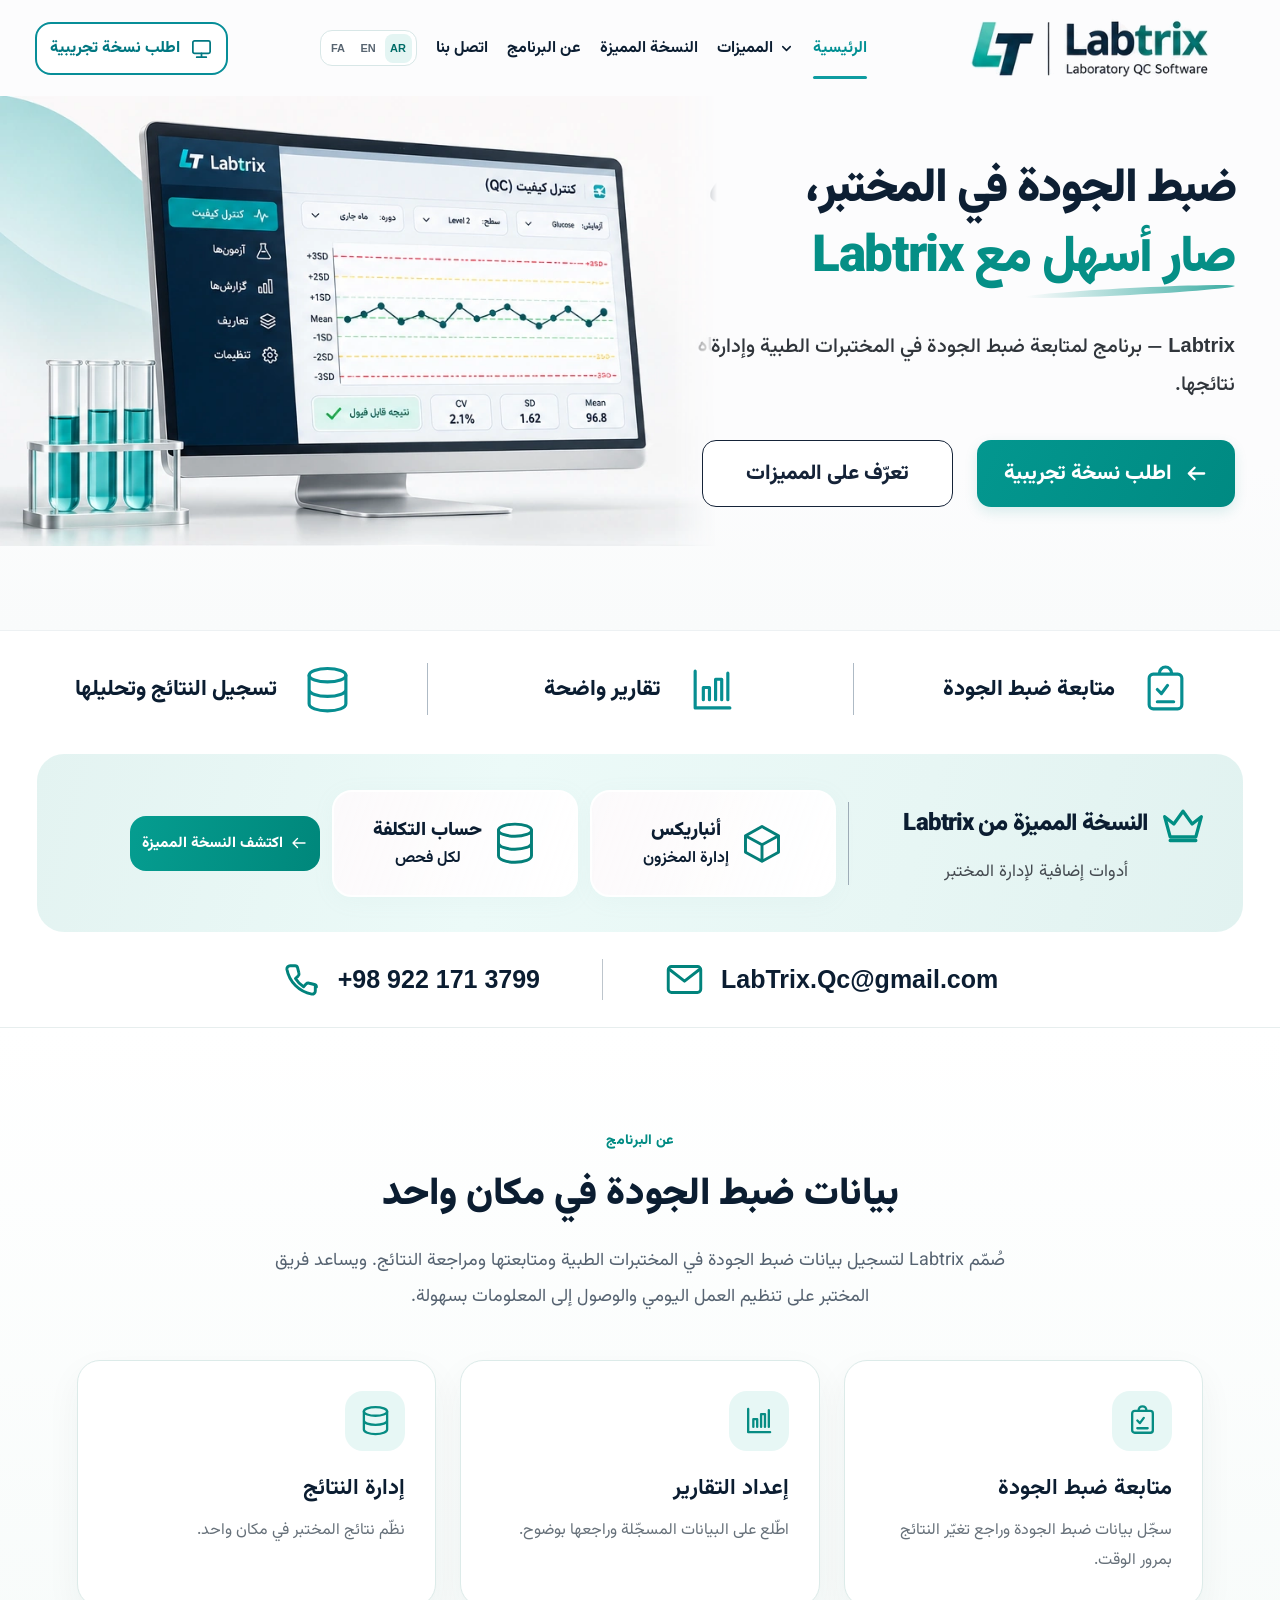
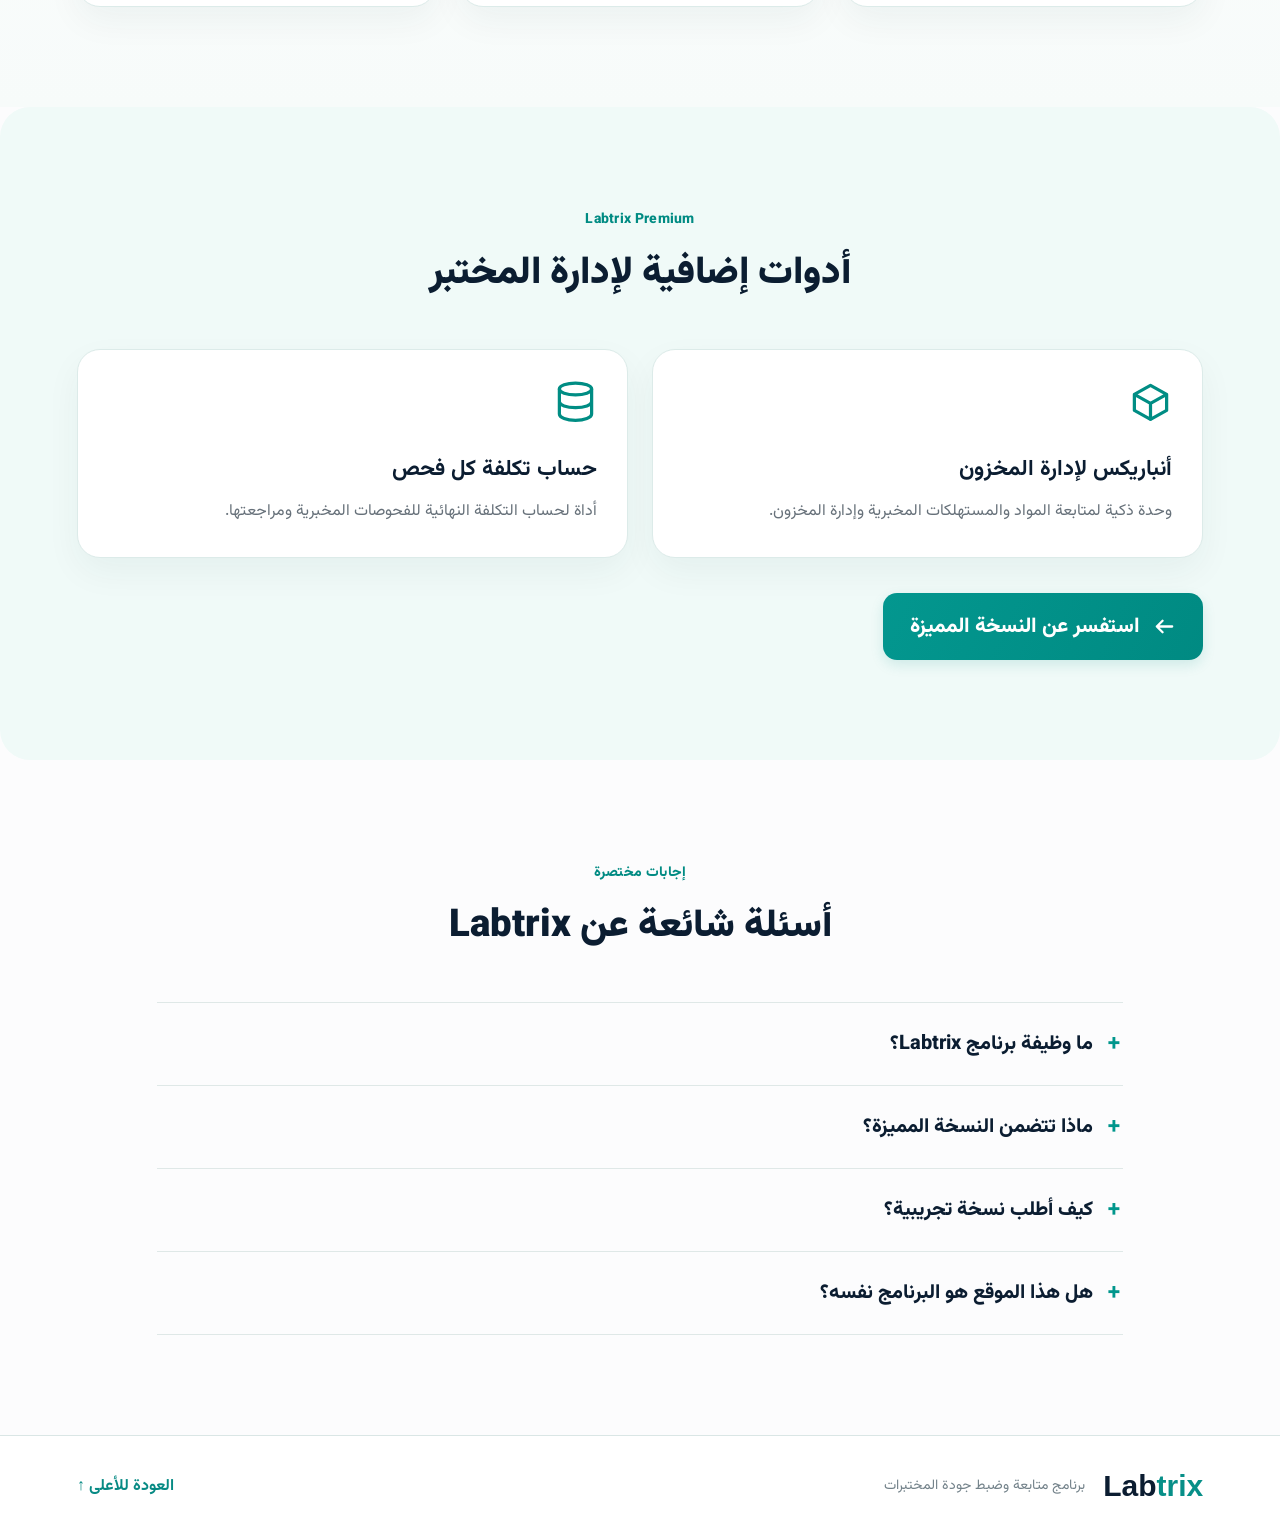
==== ar.html @ 28f6a4f5 "Add files via upload" ====
<!doctype html>
<html dir="rtl" lang="ar">
<head>
<meta charset="utf-8"/>
<meta content="width=device-width, initial-scale=1" name="viewport"/>
<meta content="#f9fafb" name="theme-color"/>

<link href="[data-uri]" rel="icon" type="image/svg+xml">
<meta content="يساعد برنامج Labtrix المختبرات الطبية على متابعة ضبط الجودة وتسجيل النتائج ومراجعتها وإعداد التقارير. وتشمل النسخة المميزة إدارة المخزون وحساب تكلفة كل فحص." name="description"/>
<meta content="Labtrix | ضبط جودة المختبرات بطريقة أبسط" property="og:title"/>
<meta content="برنامج لمتابعة ضبط الجودة في المختبرات الطبية، مع نسخة مميزة لإدارة المخزون وحساب تكلفة الفحوصات." property="og:description"/>
<meta content="website" property="og:type"/>
<meta content="ar_IQ" property="og:locale"/>

<title>Labtrix | برنامج ضبط الجودة للمختبرات الطبية</title>
<link href="https://fonts.googleapis.com" rel="preconnect"/>
<link crossorigin="" href="https://fonts.gstatic.com" rel="preconnect"/>
<link href="https://fonts.googleapis.com/css2?family=Vazirmatn:wght@400;500;600;700;800;900&amp;display=swap" rel="stylesheet"/>
<style>
:root{--ink:#0b1d31;--teal:#078d8b;--teal-dark:#057c78;--line:#d4dfe1;--white:#fff;--font:'Vazirmatn','Noto Sans Arabic',Tahoma,Arial,sans-serif;scroll-behavior:smooth}
*{box-sizing:border-box}html{scroll-padding-top:96px}body{margin:0;color:var(--ink);font-family:var(--font);background:#fcfcfd;overflow-x:hidden;-webkit-font-smoothing:antialiased}a{color:inherit;text-decoration:none}button{font:inherit}svg{width:24px;height:24px;fill:none;stroke:currentColor;stroke-width:1.8;stroke-linecap:round;stroke-linejoin:round;flex:none}svg.icons{position:absolute;width:0;height:0;overflow:hidden}.skip-link{position:absolute;top:-90px;right:24px;padding:10px;background:#fff;z-index:100}.skip-link:focus{top:10px}a:focus-visible,button:focus-visible,summary:focus-visible{outline:3px solid #04aeb2;outline-offset:3px}
/* Pixel-oriented header: approximately 96 px high at 1536px screenshot width */
.site-header{height:96px;background:linear-gradient(180deg,#fffcfd,#fcfcfd 92%);position:relative;z-index:20}.header-inner{height:100%;max-width:1480px;margin:auto;padding:0 55px;display:grid;grid-template-columns:290px minmax(560px,1fr) 220px;gap:20px;align-items:center}.brand{width:290px;display:flex;align-items:center;justify-content:flex-start}.brand img{display:block;width:290px;height:auto;mix-blend-mode:multiply}.desktop-nav{display:flex;align-items:center;justify-content:center;gap:49px;font-size:18px;font-weight:700;white-space:nowrap;height:100%}.desktop-nav a{position:relative;display:flex;align-items:center;gap:6px;height:100%;transition:color .18s}.desktop-nav a:hover,.desktop-nav a.active{color:#008f93}.desktop-nav a.active:after{content:"";position:absolute;bottom:17px;right:0;left:0;height:3px;background:#0e9ca1;border-radius:5px}.desktop-nav .chevron{width:15px;height:15px;stroke-width:2.5}.header-cta{display:inline-flex;height:53px;align-items:center;justify-content:center;gap:10px;border:2px solid #078e98;border-radius:16px;padding:0 20px;font-size:19px;font-weight:800;color:#007781;background:#fff;white-space:nowrap;transition:background .18s,transform .18s}.header-cta:hover{background:#e5f7f6;transform:translateY(-2px)}.header-cta svg{width:23px;height:23px}.menu-toggle,.mobile-nav{display:none}
/* Pixel-oriented hero */
.hero{height:534px;position:relative;background:linear-gradient(180deg,#fcfcfd 0%,#fcfcfd 69%,#f9fbfb 100%)}.hero-inner{position:relative;max-width:1536px;height:100%;margin:auto;display:flex;flex-direction:row}.hero-content{width:50.5%;position:relative;z-index:2;padding:60px 70px 0 15px;text-align:right}.hero-content h1{margin:0;font-size:clamp(44px,3.85vw,59px);font-weight:900;line-height:1.42;letter-spacing:-2.5px;white-space:nowrap;color:#0d1f33}.hero-content h1 span{display:block;color:#058f86;font-size:clamp(48px,4.3vw,66px);position:relative}.hero-content h1 span:after{content:"";position:absolute;width:210px;height:7px;bottom:1px;right:0;border-radius:50%;background:linear-gradient(90deg,transparent,#0a988c);transform:rotate(-3deg);opacity:.8}.hero-content p{font-size:24px;line-height:1.9;font-weight:500;margin:30px 0 36px;color:#30353b;white-space:nowrap}.hero-content p b{font-weight:800;font-family:Arial,sans-serif;display:inline}.hero-buttons{display:flex;gap:24px;align-items:center}.primary-btn,.secondary-btn{font-size:21px;font-weight:800;height:67px;display:inline-flex;align-items:center;justify-content:center;white-space:nowrap;border-radius:14px;transition:transform .2s,box-shadow .2s,background .2s}.primary-btn{background:linear-gradient(115deg,#03978f,#008a82);color:#fff;padding:0 27px;gap:13px;box-shadow:0 5px 13px #068d8424}.primary-btn svg{width:23px;transform:scaleX(-1);height:23px;stroke-width:2.4}.primary-btn:hover{background:#006f6c;transform:translateY(-3px);box-shadow:0 12px 26px #068d8430}.secondary-btn{border:1.8px solid #152338;background:#fff;padding:0 43px;color:#152338}.secondary-btn:hover{background:#ebf7f6;transform:translateY(-3px)}.hero-visual{width:49.5%;overflow:visible;position:relative}.hero-visual img{position:absolute;width:850px;height:auto;max-width:none;left:0;top:0;user-select:none;pointer-events:none;-webkit-mask-image:linear-gradient(to right,black 0%,black 94%,transparent 100%);mask-image:linear-gradient(to right,black 0%,black 94%,transparent 100%)}
/* Three features on a single white strip */
.feature-band{height:117px;background:#fff;border-top:1px solid #edf1f3;border-bottom:0;position:relative;z-index:4}.feature-band-inner{height:100%;max-width:1430px;margin:auto;display:grid;grid-template-columns:1fr 1fr 1fr;align-items:center}.feature-item{height:52px;display:flex;align-items:center;justify-content:center;gap:26px;position:relative}.feature-item:not(:last-child):after{content:"";position:absolute;left:0;height:52px;width:1px;background:#aebac5}.feature-item svg{width:49px;height:49px;color:#078e91;stroke-width:1.55}.feature-item strong{font-size:25px;font-weight:800;white-space:nowrap}
/* Premium callout matches the 177px mint panel */
.premium-section{padding:7px 37px 0;background:#fff}.premium-inner{height:178px;max-width:1464px;margin:auto;border-radius:27px;background:linear-gradient(105deg,#e3f3f1,#ecfaf8 38%,#e7f6f4 72%,#e1f2f0);display:grid;grid-template-columns:1.48fr 1fr 1fr 1fr;align-items:center;gap:14px;padding:20px 39px 20px 38px}.premium-heading{border-left:1px solid #9eacb7;padding:0 14px 0 17px;min-width:0}.premium-title{display:flex;align-items:center;gap:13px;white-space:nowrap}.premium-title svg{width:44px;height:44px;color:#008e83}.premium-title h2{font-size:29px;font-weight:900;margin:0;letter-spacing:-.9px}.premium-title h2 span{font-family:Arial,sans-serif}.premium-heading p{font-size:20px;color:#444a50;margin:13px 0 0 0;text-align:center;white-space:nowrap}.premium-perk{border:2px solid white;border-radius:20px;background:linear-gradient(110deg,#fffafcdd,#fff);height:107px;display:flex;align-items:center;justify-content:center;gap:11px;min-width:0;box-shadow:0 4px 22px #a5c0bd10}.premium-perk svg{width:44px;height:44px;color:#047f79;stroke-width:1.6}.premium-perk div{text-align:center;display:flex;flex-direction:column;gap:1px}.premium-perk strong{font-size:22px;font-weight:900;white-space:nowrap}.premium-perk span{font-size:18px;font-weight:650;white-space:nowrap}.premium-btn{width:fit-content;justify-self:start;padding:0 20px;height:55px;display:flex;align-items:center;justify-content:center;gap:7px;color:white;font-size:18px;font-weight:800;border-radius:16px;background:linear-gradient(100deg,#059d90,#00877b);white-space:nowrap;transition:transform .2s}.premium-btn:hover{transform:translateY(-3px)}.premium-btn svg{width:18px;transform:scaleX(-1)}
.contact-bar{direction:ltr;height:95px;max-width:1464px;padding:0 50px;margin:0 auto;background:#fff;display:flex;align-items:center;justify-content:center;gap:62px}.contact-link{direction:ltr;font-family:var(--font);display:flex;align-items:center;gap:17px;font-size:24px;font-weight:750;white-space:nowrap}.contact-link svg{width:39px;height:39px;color:#01837c}.contact-link.email span,.contact-link.phone span{font-family:Arial,sans-serif;font-size:25px}.contact-link:hover span{color:#047f7c}.contact-divider{width:1px;height:41px;background:#bdc5cc}
/* Useful content beyond the supplied 1024px-high reference */
.details,.premium-details,.faq-section{padding:100px 6%;margin:auto;max-width:1536px}.details{border-top:1px solid #e7eeee;background:linear-gradient(#fff,#f7fbfa)}.details-head{text-align:center;max-width:760px;margin:auto}.kicker{font-size:14px;font-weight:800;color:#008b83;letter-spacing:.3px}.details h2,.premium-details h2,.faq-section h2{font-size:clamp(29px,3vw,42px);font-weight:900;margin:14px 0 16px;line-height:1.5}.details-head p{font-size:18px;color:#566371;line-height:2}.details-grid,.premium-details-grid{display:grid;grid-template-columns:repeat(3,1fr);gap:24px;margin-top:45px}.details-grid article,.premium-details-grid article{background:white;border-radius:23px;padding:30px;border:1px solid #dcebe9;box-shadow:0 14px 35px #123b370d}.detail-icon{width:60px;height:60px;border-radius:18px;background:#e7f7f5;display:grid;place-items:center;color:#078c83}.detail-icon svg{width:31px;height:31px}.details-grid h3,.premium-details-grid h3{font-size:22px;margin:20px 0 10px}.details-grid p,.premium-details-grid p{font-size:16px;color:#67717a;line-height:1.9;margin:0}.premium-details{background:#f0faf8;border-radius:30px}.premium-details-head{text-align:center}.premium-details-grid{grid-template-columns:repeat(2,1fr)}.premium-details-grid article>svg{width:43px;height:43px;color:#008d84}.lower-cta{width:max-content;margin:35px auto 0}.faq-section{max-width:1120px}.faq-head{text-align:center}.faq-list{margin-top:45px;border-top:1px solid #dfe8e7}.faq-list details{border-bottom:1px solid #dfe8e7;padding:6px 0}.faq-list summary{list-style:none;cursor:pointer;font-weight:800;font-size:20px;padding:19px 30px 19px 10px;position:relative}.faq-list summary::marker{display:none}.faq-list summary:before{content:'+';position:absolute;right:2px;font-size:25px;top:14px;color:#00968c}.faq-list details[open] summary:before{content:'−'}.faq-list p{font-size:16px;color:#50606d;line-height:2;margin:0 0 25px 0}.faq-list a{color:#008980}.site-footer{border-top:1px solid #dae6e5;display:flex;align-items:center;justify-content:space-between;gap:24px;padding:33px 6%;background:white}.site-footer div{display:flex;gap:18px;align-items:center}.footer-brand{font-family:Arial,sans-serif;font-size:30px;font-weight:900;direction:ltr}.footer-brand span{color:#078f88}.site-footer div>span{font-size:14px;color:#73828a}.site-footer>a{color:#078a84;font-weight:700}
@media(max-width:1400px){.header-inner{padding:0 35px;grid-template-columns:286px minmax(480px,1fr) 193px;gap:15px}.brand,.brand img{width:286px}.desktop-nav{gap:27px;font-size:16px}.header-cta{font-size:16px}.hero-content{padding-right:45px}.hero-content h1{font-size:clamp(44px,4.65vw,68px)}.hero-content h1 span{font-size:clamp(46px,4.75vw,70px)}.hero-content p{font-size:20px}.hero-visual img{width:min(805px,56vw)}.premium-inner{padding:20px 24px;grid-template-columns:1.43fr .95fr .95fr 1fr;gap:12px}.premium-title h2{font-size:24px}.premium-heading p{font-size:17px}.premium-perk strong{font-size:19px}.premium-perk span{font-size:16px}.premium-btn{font-size:15px;padding:0 12px}}
@media(max-width:1100px){.site-header{height:82px}.header-inner{grid-template-columns:235px 1fr 174px;padding:0 26px}.brand,.brand img{width:235px}.desktop-nav{gap:17px;font-size:14px}.header-cta{height:45px;font-size:14px;padding:0 11px}.hero{height:480px}.hero-content{padding:50px 25px 0 3px;width:52%}.hero-content h1{font-size:clamp(37px,4.8vw,53px);letter-spacing:-1.5px}.hero-content h1 span{font-size:clamp(39px,4.9vw,55px)}.hero-content p{font-size:16px;margin:20px 0 25px}.primary-btn,.secondary-btn{height:54px;font-size:16px;padding:0 17px;border-radius:11px}.hero-buttons{gap:11px}.hero-visual{width:48%}.hero-visual img{width:590px;top:25px;left:-28px}.feature-band{height:100px}.feature-item{gap:11px}.feature-item svg{width:36px;height:36px}.feature-item strong{font-size:18px}.premium-section{padding:7px 20px 0}.premium-inner{height:auto;min-height:160px;gap:10px;padding:15px;grid-template-columns:1.3fr 1fr 1fr}.premium-btn{grid-column:1/-1;justify-self:center;height:44px}.premium-heading{padding-left:10px}.premium-title h2{font-size:20px}.premium-title svg{width:30px}.premium-heading p{font-size:14px}.premium-perk{height:93px}.premium-perk strong{font-size:16px}.premium-perk span{font-size:13px}.premium-perk svg{width:30px}.contact-bar{height:88px}.contact-link.email span,.contact-link.phone span{font-size:21px}}
@media(max-width:820px){.site-header{height:76px;box-shadow:0 2px 15px #d2e3e423}.header-inner{display:flex;justify-content:space-between;padding:0 21px}.brand,.brand img{width:225px}.desktop-nav{display:none}.header-cta{margin-right:auto;margin-left:18px}.menu-toggle{display:grid;place-items:center;background:#e5f5f4;border:1px solid #b5dad7;width:42px;height:42px;border-radius:12px;color:#007e78;cursor:pointer}.menu-toggle svg{width:24px;height:24px}.mobile-nav{position:absolute;top:75px;left:16px;right:16px;background:white;box-shadow:0 14px 40px #14363825;border:1px solid #d8e9e7;border-radius:17px;padding:12px;flex-direction:column}.mobile-nav:not([hidden]){display:flex}.mobile-nav a{padding:13px 15px;font-weight:700;border-radius:8px}.mobile-nav a:hover,.mobile-nav .nav-action{background:#e2f5f1;color:#087e76}.hero{height:auto}.hero-inner{flex-direction:column;min-height:0;align-items:center}.hero-content{order:0;padding:32px 24px 10px;width:100%;text-align:center}.hero-content h1{font-size:clamp(35px,6.2vw,52px);letter-spacing:-1px;line-height:1.5;white-space:normal}.hero-content h1 span{font-size:clamp(37px,6.7vw,55px)}.hero-content h1 span:after{width:130px;right:calc(50% - 65px);bottom:0}.hero-content p{white-space:normal;font-size:16px;line-height:1.85;margin:20px 0 24px}.hero-buttons{justify-content:center;flex-wrap:wrap}.primary-btn,.secondary-btn{font-size:15px;height:55px}.hero-visual{order:1;width:100%;height:min(67vw,550px);overflow:hidden}.hero-visual img{width:min(100%,805px);position:absolute;left:50%;transform:translateX(-50%);top:0;max-width:100%}.feature-band{height:auto;padding:20px 0}.feature-band-inner{grid-template-columns:1fr 1fr 1fr}.feature-item{height:64px;flex-direction:column;gap:3px}.feature-item svg{width:30px;height:30px}.feature-item strong{font-size:14px}.feature-item:not(:last-child):after{height:52px;top:7px}.premium-inner{grid-template-columns:1fr 1fr;padding:21px;gap:13px}.premium-heading{grid-column:1/-1;border-left:0;text-align:center;border-bottom:1px solid #a2bcba;padding:0 0 13px}.premium-title{justify-content:center}.premium-title h2{font-size:23px}.premium-perk{height:95px}.premium-btn{grid-column:1/-1}.contact-bar{height:auto;min-height:100px;flex-wrap:wrap;gap:10px;padding:18px 25px}.contact-link.email span,.contact-link.phone span{font-size:17px}.contact-link svg{width:27px;height:27px}.contact-divider{height:25px}.details,.premium-details,.faq-section{padding:65px 5%}.details-grid,.premium-details-grid{grid-template-columns:1fr;gap:15px}.site-footer{flex-direction:column}}
@media(max-width:510px){.header-inner{padding:0 14px}.brand,.brand img{width:184px}.header-cta{font-size:12px;height:40px;padding:0 9px;margin-left:8px}.header-cta svg{display:none}.hero-content{padding:25px 16px 7px}.hero-content h1{font-size:31px;line-height:1.6;letter-spacing:-.8px}.hero-content h1 span{font-size:35px}.hero-content p{font-size:14px;margin:17px 0 19px}.primary-btn,.secondary-btn{font-size:13px;height:49px;padding:0 13px;border-radius:10px}.hero-buttons{gap:8px}.primary-btn svg{width:16px}.hero-visual{height:67vw}.feature-band{padding:12px 5px}.feature-item{height:70px;gap:4px}.feature-item strong{font-size:11px}.feature-item svg{width:27px;height:27px}.premium-section{padding:7px 11px 0}.premium-inner{padding:16px 12px;border-radius:21px;gap:9px}.premium-title h2{font-size:18px}.premium-heading p{font-size:13px}.premium-perk{height:82px;gap:5px;padding:7px}.premium-perk svg{width:24px;height:24px}.premium-perk strong{font-size:13px}.premium-perk span{font-size:11px}.premium-btn{font-size:13px;height:43px}.contact-bar{flex-direction:column;gap:12px}.contact-divider{display:none}.contact-link.email span,.contact-link.phone span{font-size:18px}.details h2,.premium-details h2,.faq-section h2{font-size:29px}.faq-list summary{font-size:17px}.site-footer div{flex-direction:column;gap:3px}}
@media(prefers-reduced-motion:reduce){html{scroll-behavior:auto}*{transition:none!important}}
/* Edge case safeguards for narrow phones and compact laptop viewports */
@media(min-width:821px) and (max-width:1100px){.hero{overflow:hidden}}
@media(max-width:380px){.header-cta{display:none}.brand,.brand img{width:178px}.header-inner{gap:8px}.menu-toggle{margin-right:auto}.hero-content h1{font-size:28px}.hero-content h1 span{font-size:32px}}


/* Shared transparent logo asset and language navigation */
.site-header{background:#fcfcfd}
.brand img{mix-blend-mode:normal}
.desktop-nav{gap:clamp(14px,2.2vw,35px)}
.lang-switch{display:flex;flex:none;align-items:center;gap:3px;padding:4px;border:1px solid #d8e7e7;border-radius:12px;height:40px;background:#fff;direction:ltr}
.lang-switch a{height:29px;min-width:31px;padding:0 5px;font:700 12px Arial,sans-serif;display:grid;place-items:center;border-radius:8px;color:#586571}
.lang-switch a.current{background:#e4f5f3;color:#006c68}
.lang-switch a:hover{color:#047e7a}
.desktop-nav .lang-switch a:after{display:none}
.desktop-nav .lang-switch a{height:29px}
.mobile-languages{display:flex;justify-content:center;direction:ltr;gap:8px;padding:12px 4px 5px;border-top:1px solid #e8f1ef;margin-top:7px}
.mobile-languages a{padding:8px 12px;border:1px solid #d6e7e5;border-radius:10px;font-size:14px;font-weight:800;flex:1;text-align:center}
.mobile-languages a.current{background:#dff6f2;border-color:#6ac3bd;color:#007e77}
/* Arabic and English use the same design and localized reading directions */
html[lang=en] .hero-content{text-align:left;padding:64px 15px 0 66px}
html[lang=en] .hero-content h1,html[lang=en] .hero-content p{white-space:normal}
html[lang=en] .hero-content h1{font-family:'Inter',Arial,sans-serif;font-size:clamp(43px,3.15vw,55px);letter-spacing:-1.9px;line-height:1.35}
html[lang=en] .hero-content h1 span{font-family:'Inter',Arial,sans-serif;font-size:clamp(46px,3.7vw,62px);line-height:1.3}
html[lang=en] .hero-content h1 span:after{left:0;right:auto}
html[lang=en] .hero-content p{font-size:20px;line-height:1.7;max-width:660px}
html[lang=en] .hero-visual img{right:0;left:auto;-webkit-mask-image:linear-gradient(to left,black 0%,black 94%,transparent 100%);mask-image:linear-gradient(to left,black 0%,black 94%,transparent 100%)}
html[lang=en] .primary-btn svg,html[lang=en] .premium-btn svg{transform:none}
html[lang=en] .premium-heading{border-left:none;border-right:1px solid #9eacb7;padding:0 17px 0 14px}
html[lang=en] .premium-title h2{font-family:'Inter',Arial,sans-serif;font-size:25px;letter-spacing:-.7px}
html[lang=en] .premium-btn{justify-self:end}
html[lang=en] .feature-item strong{font-size:21px}
html[lang=en] .premium-perk strong{font-size:19px}
html[lang=en] .premium-perk span{font-size:15px}
html[lang=en] .faq-list summary{padding:19px 10px 19px 30px}
html[lang=en] .faq-list summary:before{left:2px;right:auto}
html[lang=ar] .hero-content h1{white-space:normal;font-size:clamp(44px,3.55vw,57px);letter-spacing:-1.6px}
html[lang=ar] .hero-content h1 span{font-size:clamp(43px,3.8vw,59px);white-space:normal}
html[lang=ar] .hero-content p{font-size:20px;white-space:normal;max-width:670px;line-height:1.9}
html[lang=ar] .premium-title h2{font-size:24px;white-space:normal}
html[lang=ar] .feature-item strong{font-size:22px}
/* Keep long localized labels readable while protecting the reference layout. */
@media(max-width:1400px){
 .desktop-nav{gap:clamp(10px,1.5vw,25px)}
 .lang-switch{height:36px}
 .lang-switch a{min-width:27px;font-size:11px}
 html[lang=en] .hero-content{padding-left:37px}
 html[lang=en] .hero-content h1{font-size:clamp(39px,3.6vw,52px)}
 html[lang=en] .hero-content h1 span{font-size:clamp(44px,4vw,57px)}
 html[lang=ar] .hero-content h1{font-size:clamp(41px,3.7vw,55px)}
 html[lang=ar] .hero-content h1 span{font-size:clamp(40px,4.0vw,57px)}
}
@media(max-width:1210px){
 .desktop-nav{display:none}
 .header-inner{display:flex;justify-content:space-between;padding:0 24px}
 .header-cta{margin-right:auto;margin-left:14px}
 .menu-toggle{display:grid;place-items:center;background:#e5f5f4;border:1px solid #b5dad7;width:42px;height:42px;border-radius:12px;color:#007e78;cursor:pointer}
 .mobile-nav{position:absolute;top:calc(100% - 1px);left:16px;right:16px;background:white;box-shadow:0 14px 40px #14363825;border:1px solid #d8e9e7;border-radius:17px;padding:12px;flex-direction:column}
 .mobile-nav:not([hidden]){display:flex}
 .mobile-nav a{padding:13px 15px;font-weight:700;border-radius:8px}
 .mobile-nav a:hover,.mobile-nav .nav-action{background:#e2f5f1;color:#087e76}
 html[lang=en] .header-cta{margin-left:auto;margin-right:14px}
 html[lang=en] .hero-content{padding:48px 12px 0 26px}
 html[lang=en] .hero-content h1{font-size:clamp(36px,4.2vw,48px)}
 html[lang=en] .hero-content h1 span{font-size:clamp(38px,4.6vw,53px)}
}
@media(max-width:820px){
 html[lang=en] .hero-content{padding:32px 24px 10px;text-align:center}
 html[lang=en] .hero-content h1{font-size:clamp(34px,6vw,46px)}
 html[lang=en] .hero-content h1 span{font-size:clamp(37px,6.5vw,50px)}
 html[lang=en] .hero-content h1 span:after{left:calc(50% - 65px)}
 html[lang=en] .hero-visual img{right:auto;left:50%;transform:translateX(-50%);-webkit-mask-image:none;mask-image:none}
 html[lang=en] .premium-heading{border-right:0;border-bottom:1px solid #a2bcba;padding:0 0 13px}
 html[lang=en] .premium-title h2{font-size:23px}
 html[lang=en] .premium-btn{justify-self:center}
 html[lang=ar] .hero-content h1,html[lang=ar] .hero-content h1 span{font-size:clamp(32px,6.2vw,52px)}
 html[lang=en] .feature-item strong,html[lang=ar] .feature-item strong{font-size:14px}
}
@media(max-width:510px){
 .header-inner{padding:0 14px}
 html[lang=en] .hero-content{padding:27px 18px 7px}
 html[lang=en] .hero-content h1{font-size:29px;line-height:1.5}
 html[lang=en] .hero-content h1 span{font-size:32px}
 html[lang=en] .hero-content p,html[lang=ar] .hero-content p{font-size:14px}
 html[lang=en] .premium-title h2,html[lang=ar] .premium-title h2{font-size:18px}
 html[lang=en] .premium-perk strong,html[lang=ar] .premium-perk strong{font-size:13px}
 html[lang=en] .premium-perk span,html[lang=ar] .premium-perk span{font-size:11px}
 html[lang=en] .feature-item strong,html[lang=ar] .feature-item strong{font-size:11px}
}

</style>

<link href="index.html" hreflang="fa-IR" rel="alternate"/><link href="en.html" hreflang="en" rel="alternate"/><link href="ar.html" hreflang="ar-IQ" rel="alternate"/></head>
<body>
<a class="skip-link" href="#main">الانتقال إلى المحتوى</a>
<svg aria-hidden="true" class="icons" xmlns="http://www.w3.org/2000/svg">
<symbol id="ico-monitor" viewbox="0 0 24 24"><rect height="13" rx="1.7" width="18" x="3" y="4"></rect><path d="M12 17v4m-5 0h10"></path></symbol>
<symbol id="ico-clipboard" viewbox="0 0 24 24"><rect height="17" rx="2" width="16" x="4" y="4.5"></rect><path d="M9 4a3 3 0 0 1 6 0M8 12l2 2 3-4M8 18h8"></path></symbol>
<symbol id="ico-chart" viewbox="0 0 24 24"><path d="M4 21V3M4 21h17M8 17V11h3v6M14 17V7h3v10M20 17V4"></path></symbol>
<symbol id="ico-database" viewbox="0 0 24 24"><ellipse cx="12" cy="5" rx="9" ry="3.3"></ellipse><path d="M3 5v14c0 2 4 3.5 9 3.5s9-1.5 9-3.5V5M3 12c0 2 4 3.4 9 3.4s9-1.4 9-3.4"></path></symbol>
<symbol id="ico-box" viewbox="0 0 24 24"><path d="M3 8l9-5 9 5v9l-9 5-9-5V8zM3 8l9 5 9-5M12 13v9"></path></symbol>
<symbol id="ico-mail" viewbox="0 0 24 24"><rect height="16" rx="2" width="20" x="2" y="4"></rect><path d="m3 6 9 7 9-7"></path></symbol>
<symbol id="ico-phone" viewbox="0 0 24 24"><path d="M20.5 16v3a2 2 0 0 1-2.2 2 19.2 19.2 0 0 1-15.3-15.3A2 2 0 0 1 5 3.5h3a1.7 1.7 0 0 1 1.6 1.3l.8 3.1a2 2 0 0 1-.5 2l-1.6 1.5a15 15 0 0 0 5 5l1.5-1.6a2 2 0 0 1 2-.5l3.1.8a1.7 1.7 0 0 1 1.3 1.6Z"></path></symbol>
<symbol id="ico-arrow" viewbox="0 0 24 24"><path d="M4 12h16m-6-6 6 6-6 6"></path></symbol>
<symbol id="ico-chevron" viewbox="0 0 24 24"><path d="m6 9 6 6 6-6"></path></symbol>
<symbol id="ico-crown" viewbox="0 0 24 24"><path d="M2 8l5 4 5-7 5 7 5-4-3 11H5L2 8ZM5 21h14"></path></symbol>
<symbol id="ico-check" viewbox="0 0 24 24"><path d="m4 12 5 5L20 6"></path></symbol>
<symbol id="ico-menu" viewbox="0 0 24 24"><path d="M3 7h18M3 12h18M3 17h18"></path></symbol>
<symbol id="ico-close" viewbox="0 0 24 24"><path d="M5 5 19 19M19 5 5 19"></path></symbol>
</svg>
<header class="site-header" id="top">
<div class="header-inner">
<a aria-label="الرئيسية — Labtrix" class="brand" href="#top"><img alt="Labtrix — Laboratory QC Software" height="86" src="[data-uri]" width="338"/></a>
<nav aria-label="قائمة الهاتف" class="desktop-nav">
<a class="active" href="#top">الرئيسية</a>
<a href="#features"><svg class="chevron"><use href="#ico-chevron"></use></svg> المميزات</a>
<a href="#premium">النسخة المميزة</a>
<a href="#about">عن البرنامج</a>
<a href="#contact">اتصل بنا</a>
<div aria-label="لغة الموقع" class="lang-switch" role="navigation"><a aria-label="فارسی" href="index.html" lang="fa">FA</a><a aria-label="English" href="en.html" lang="en">EN</a><a aria-current="page" aria-label="العربية" class="current" href="ar.html" lang="ar">AR</a></div></nav>
<a class="header-cta" href="#contact"><svg><use href="#ico-monitor"></use></svg> اطلب نسخة تجريبية</a>
<button aria-controls="mobileNav" aria-expanded="false" aria-label="قائمة الهاتف" class="menu-toggle" data-close-label="إغلاق القائمة" data-open-label="قائمة الهاتف" type="button"><svg><use href="#ico-menu"></use></svg></button>
</div>
<nav aria-label="قائمة الهاتف" class="mobile-nav" hidden="" id="mobileNav">
<a href="#top">الرئيسية</a><a href="#features">المميزات</a><a href="#premium">النسخة المميزة</a><a href="#about">عن البرنامج</a><a href="#contact">اتصل بنا</a><a class="nav-action" href="#contact">اطلب نسخة تجريبية</a>
<div aria-label="لغة الموقع" class="mobile-languages" role="navigation"><a aria-label="فارسی" href="index.html" lang="fa">فارسی</a><a aria-label="English" href="en.html" lang="en">English</a><a aria-current="page" aria-label="العربية" class="current" href="ar.html" lang="ar">العربية</a></div></nav>
</header>
<main id="main">
<section aria-label="التعريف ببرنامج Labtrix" class="hero">
<div class="hero-inner">
<div class="hero-content">
<h1>ضبط الجودة في المختبر،<span>صار أسهل مع Labtrix</span></h1>
<p><b dir="ltr">Labtrix</b> — برنامج لمتابعة ضبط الجودة في المختبرات الطبية وإدارة نتائجها.</p>
<div class="hero-buttons"><a class="primary-btn" href="#contact"><svg><use href="#ico-arrow"></use></svg> اطلب نسخة تجريبية</a><a class="secondary-btn" href="#features">تعرّف على المميزات</a></div>
</div>
<div class="hero-visual"><img alt="عرض توضيحي لواجهة برنامج Labtrix لضبط جودة المختبرات على شاشة إلى جانب أنابيب فحص" fetchpriority="high" height="534" src="[data-uri]" width="805"/></div>
</div>
</section>
<section aria-label="المميزات الرئيسية" class="feature-band" id="features">
<div class="feature-band-inner">
<div class="feature-item"><svg><use href="#ico-clipboard"></use></svg><strong>متابعة ضبط الجودة</strong></div>
<div class="feature-item"><svg><use href="#ico-chart"></use></svg><strong>تقارير واضحة</strong></div>
<div class="feature-item"><svg><use href="#ico-database"></use></svg><strong>تسجيل النتائج وتحليلها</strong></div>
</div>
</section>
<section aria-labelledby="premium-heading" class="premium-section" id="premium">
<div class="premium-inner">
<div class="premium-heading"><div class="premium-title"><svg><use href="#ico-crown"></use></svg><h2 id="premium-heading">النسخة المميزة من Labtrix</h2></div><p>أدوات إضافية لإدارة المختبر</p></div>
<div class="premium-perk"><svg><use href="#ico-box"></use></svg><div><strong>أنباريكس</strong><span>إدارة المخزون</span></div></div>
<div class="premium-perk"><svg><use href="#ico-database"></use></svg><div><strong>حساب التكلفة</strong><span>لكل فحص</span></div></div>
<a class="premium-btn" href="#premium-details"><svg><use href="#ico-arrow"></use></svg> اكتشف النسخة المميزة</a>
</div>
</section>
<section aria-label="وسائل التواصل" class="contact-bar" id="contact">
<a class="contact-link phone" href="tel:+989221713799"><svg><use href="#ico-phone"></use></svg><span dir="ltr">+98 922 171 3799</span></a>
<span aria-hidden="true" class="contact-divider"></span>
<a class="contact-link email" href="mailto:LabTrix.Qc@gmail.com?subject=Labtrix%20Demo%20Request"><svg><use href="#ico-mail"></use></svg><span dir="ltr">LabTrix.Qc@gmail.com</span></a>
</section>
<!-- The reference contains the main viewport above. Useful detailed sections begin BELOW the reproduced layout. -->
<section class="details" id="about">
<div class="details-head"><span class="kicker">عن البرنامج</span><h2>بيانات ضبط الجودة في مكان واحد</h2><p>صُمّم Labtrix لتسجيل بيانات ضبط الجودة في المختبرات الطبية ومتابعتها ومراجعة النتائج. ويساعد فريق المختبر على تنظيم العمل اليومي والوصول إلى المعلومات بسهولة.</p></div>
<div class="details-grid">
<article><span class="detail-icon"><svg><use href="#ico-clipboard"></use></svg></span><h3>متابعة ضبط الجودة</h3><p>سجّل بيانات ضبط الجودة وراجع تغيّر النتائج بمرور الوقت.</p></article>
<article><span class="detail-icon"><svg><use href="#ico-chart"></use></svg></span><h3>إعداد التقارير</h3><p>اطّلع على البيانات المسجّلة وراجعها بوضوح.</p></article>
<article><span class="detail-icon"><svg><use href="#ico-database"></use></svg></span><h3>إدارة النتائج</h3><p>نظّم نتائج المختبر في مكان واحد.</p></article>
</div>
</section>
<section class="premium-details" id="premium-details"><div class="premium-details-head"><span class="kicker">Labtrix Premium</span><h2>أدوات إضافية لإدارة المختبر</h2></div><div class="premium-details-grid"><article><svg><use href="#ico-box"></use></svg><h3>أنباريكس لإدارة المخزون</h3><p>وحدة ذكية لمتابعة المواد والمستهلكات المخبرية وإدارة المخزون.</p></article><article><svg><use href="#ico-database"></use></svg><h3>حساب تكلفة كل فحص</h3><p>أداة لحساب التكلفة النهائية للفحوصات المخبرية ومراجعتها.</p></article></div><a class="primary-btn lower-cta" href="mailto:LabTrix.Qc@gmail.com?subject=Labtrix%20Premium%20Demo"><svg><use href="#ico-arrow"></use></svg> استفسر عن النسخة المميزة</a></section>
<section aria-labelledby="faq-title" class="faq-section"><div class="faq-head"><span class="kicker">إجابات مختصرة</span><h2 id="faq-title">أسئلة شائعة عن Labtrix</h2></div><div class="faq-list"><details><summary>ما وظيفة برنامج Labtrix؟</summary><p>يساعد Labtrix المختبرات الطبية على متابعة بيانات ضبط الجودة وتسجيلها وإدارتها.</p></details><details><summary>ماذا تتضمن النسخة المميزة؟</summary><p>تشمل النسخة المميزة وحدة أنباريكس لإدارة المخزون وبرنامج حساب التكلفة النهائية لكل فحص.</p></details><details><summary>كيف أطلب نسخة تجريبية؟</summary><p>لطلب نسخة تجريبية أو الاستفسار عنها، اتصل على <a dir="ltr" href="tel:+989221713799">+98 922 171 3799</a> أو راسلنا على <a dir="ltr" href="mailto:LabTrix.Qc@gmail.com">LabTrix.Qc@gmail.com</a>.</p></details><details><summary>هل هذا الموقع هو البرنامج نفسه؟</summary><p>لا. هذا الموقع مخصص للتعريف ببرنامج Labtrix، ويمكنك التواصل معنا للحصول على تفاصيل النسخة المناسبة لك.</p></details></div></section>
</main>
<footer class="site-footer"><div><a class="footer-brand" href="#top">Lab<span>trix</span></a><span>برنامج متابعة وضبط جودة المختبرات</span></div><a href="#top">العودة للأعلى ↑</a></footer>
<script>
(() => {
 const button=document.querySelector('.menu-toggle');
 const nav=document.getElementById('mobileNav');
 if(!button || !nav)return;
 const use=button.querySelector('use');
 const close=()=>{nav.hidden=true;button.setAttribute('aria-expanded','false');button.setAttribute('aria-label',button.dataset.openLabel||'Open menu');use.setAttribute('href','#ico-menu')};
 button.addEventListener('click',()=>{
  const opening=button.getAttribute('aria-expanded')!=='true';
  nav.hidden=!opening;
  button.setAttribute('aria-expanded',String(opening));
  button.setAttribute('aria-label',opening?(button.dataset.closeLabel||'Close menu'):(button.dataset.openLabel||'Open menu'));
  use.setAttribute('href',opening?'#ico-close':'#ico-menu');
 });
 nav.querySelectorAll('a').forEach(link=>link.addEventListener('click',close));
 document.addEventListener('keydown',event=>{if(event.key==='Escape')close()});
 document.addEventListener('click',event=>{if(!nav.hidden && !nav.contains(event.target) && !button.contains(event.target))close()});
})();

</script>
</body></html>
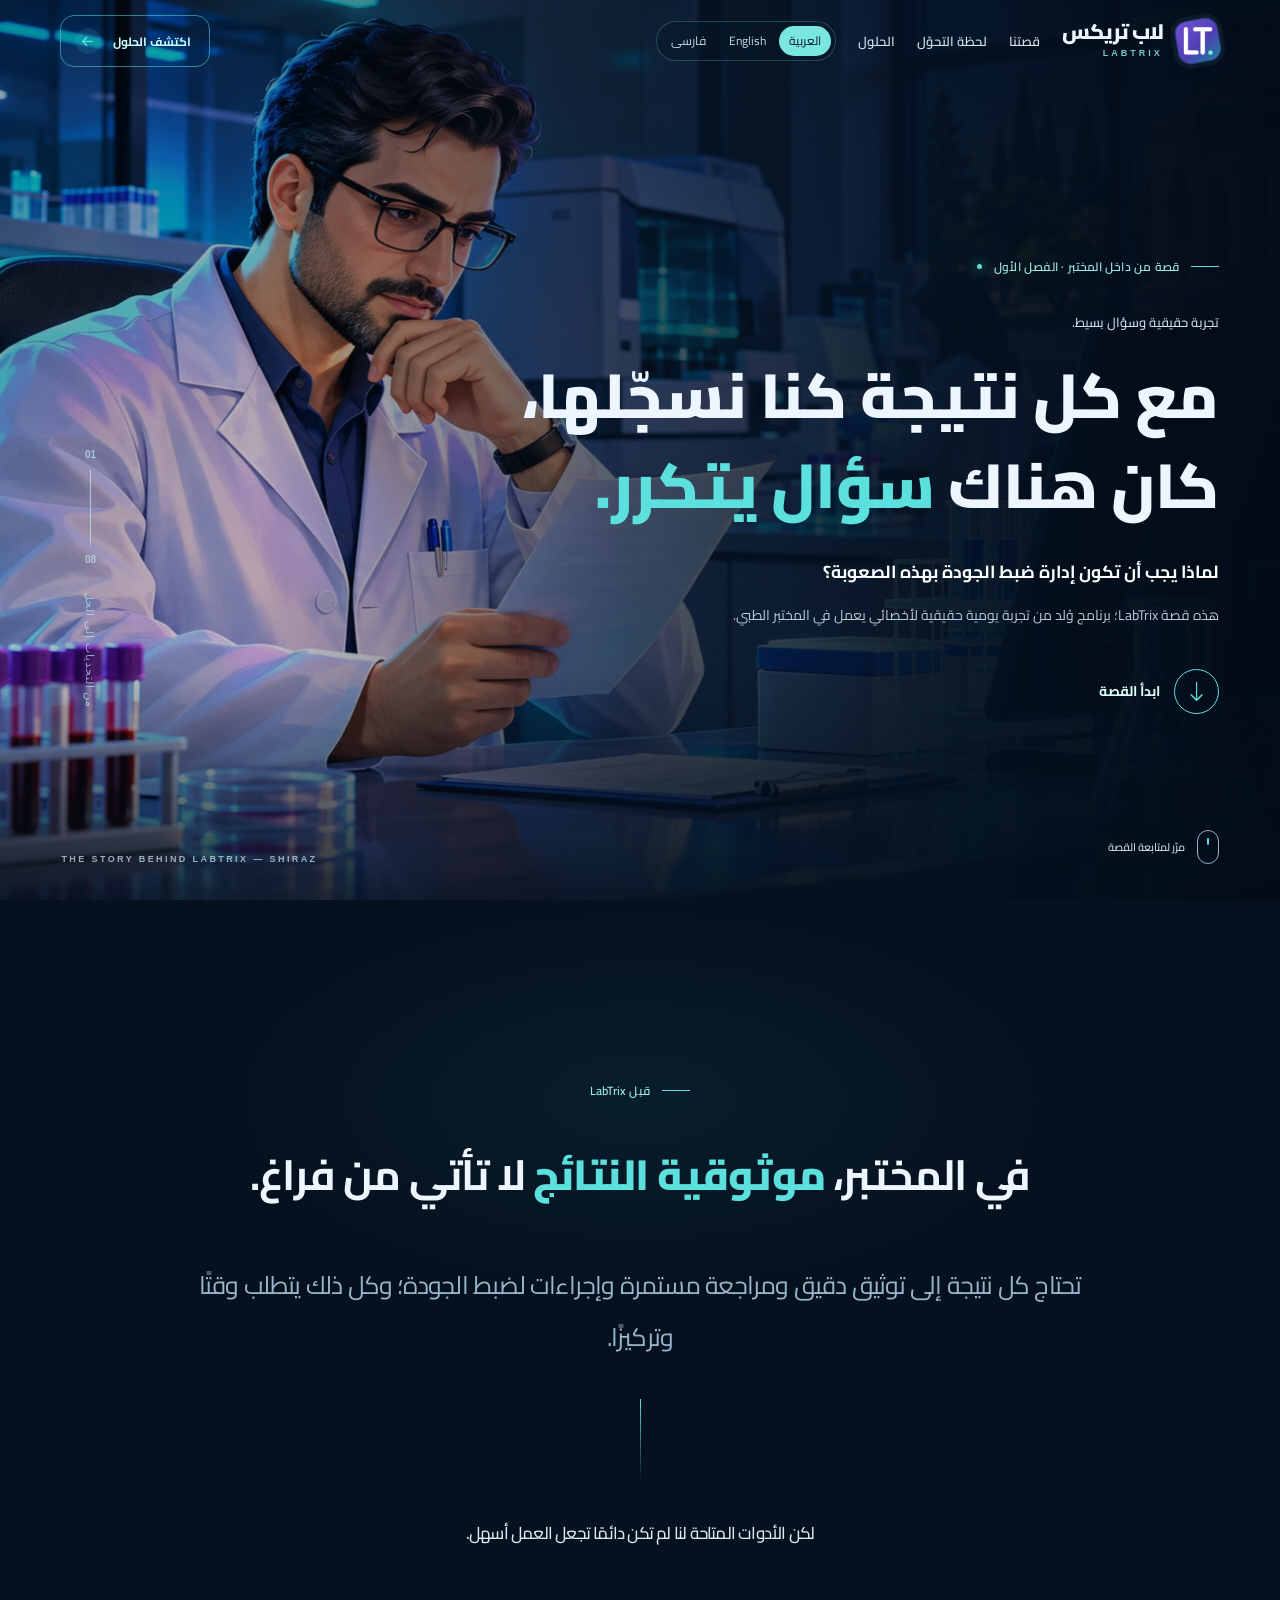
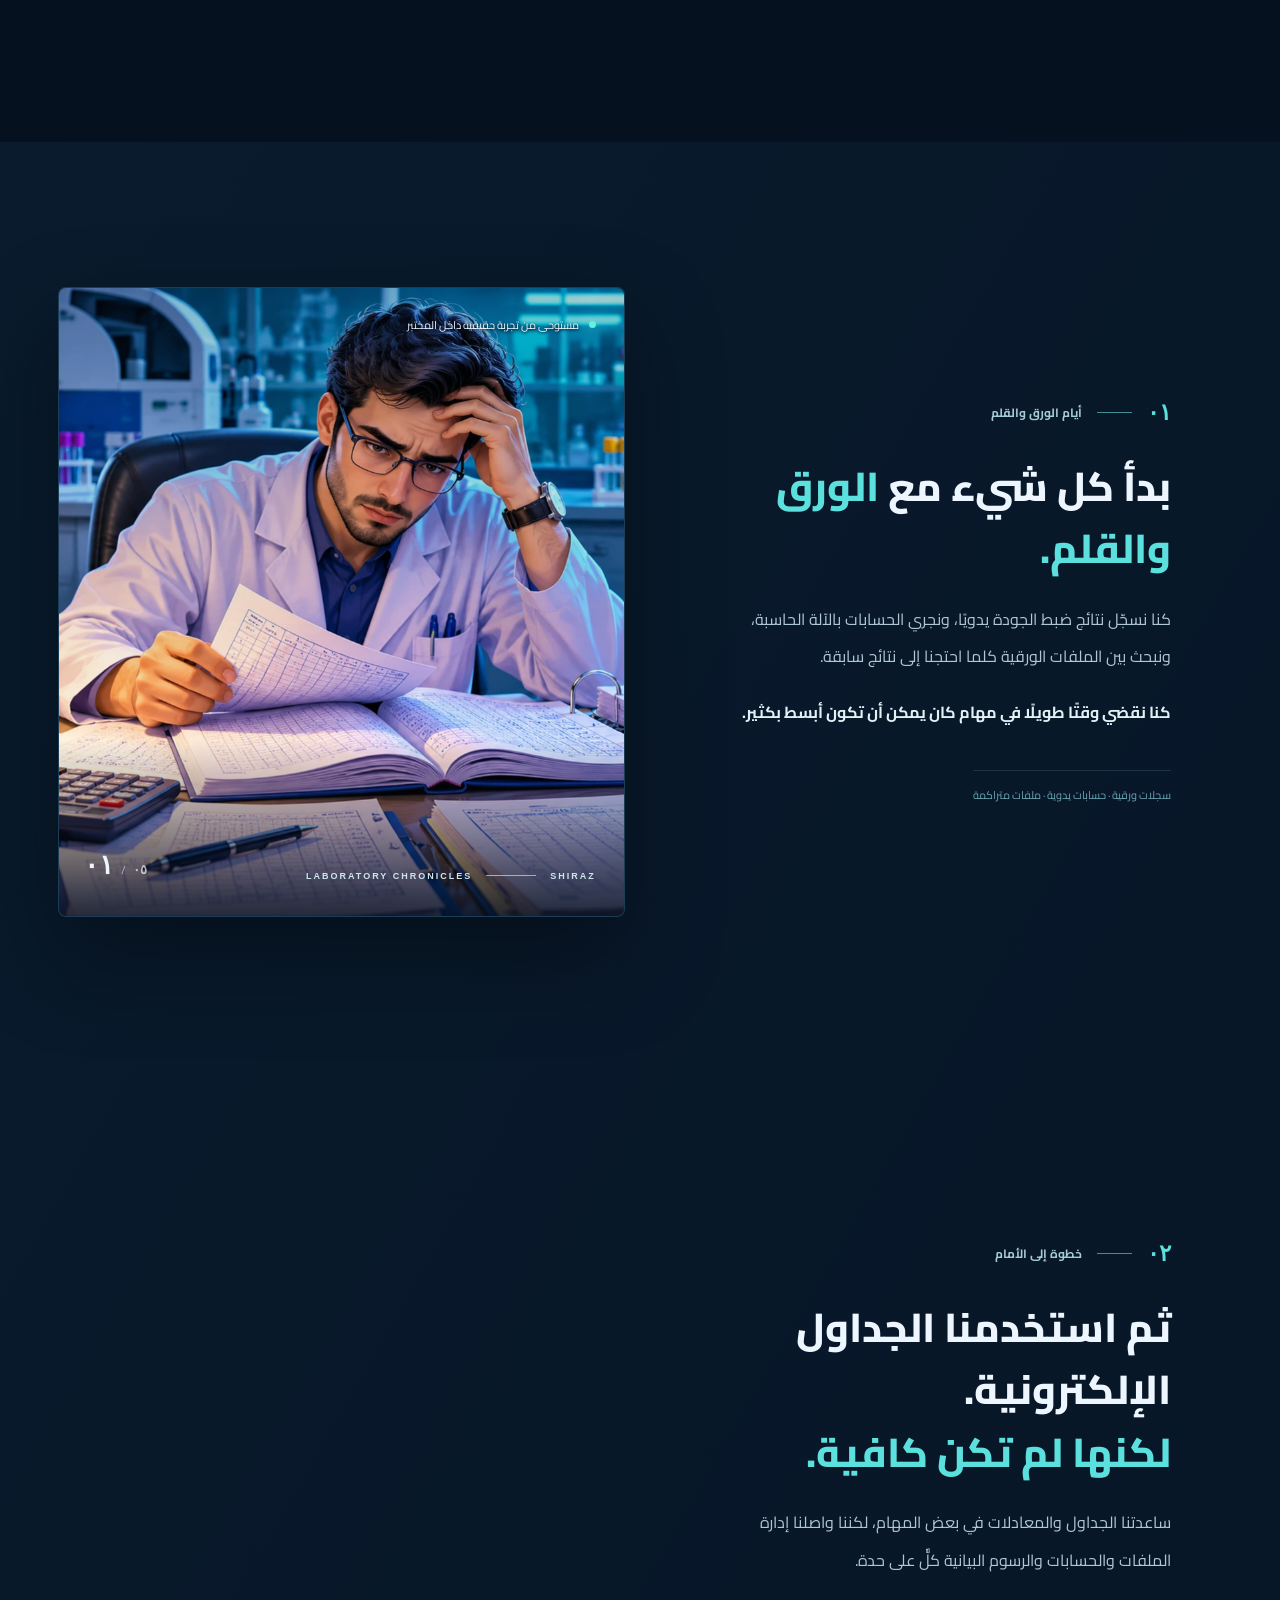
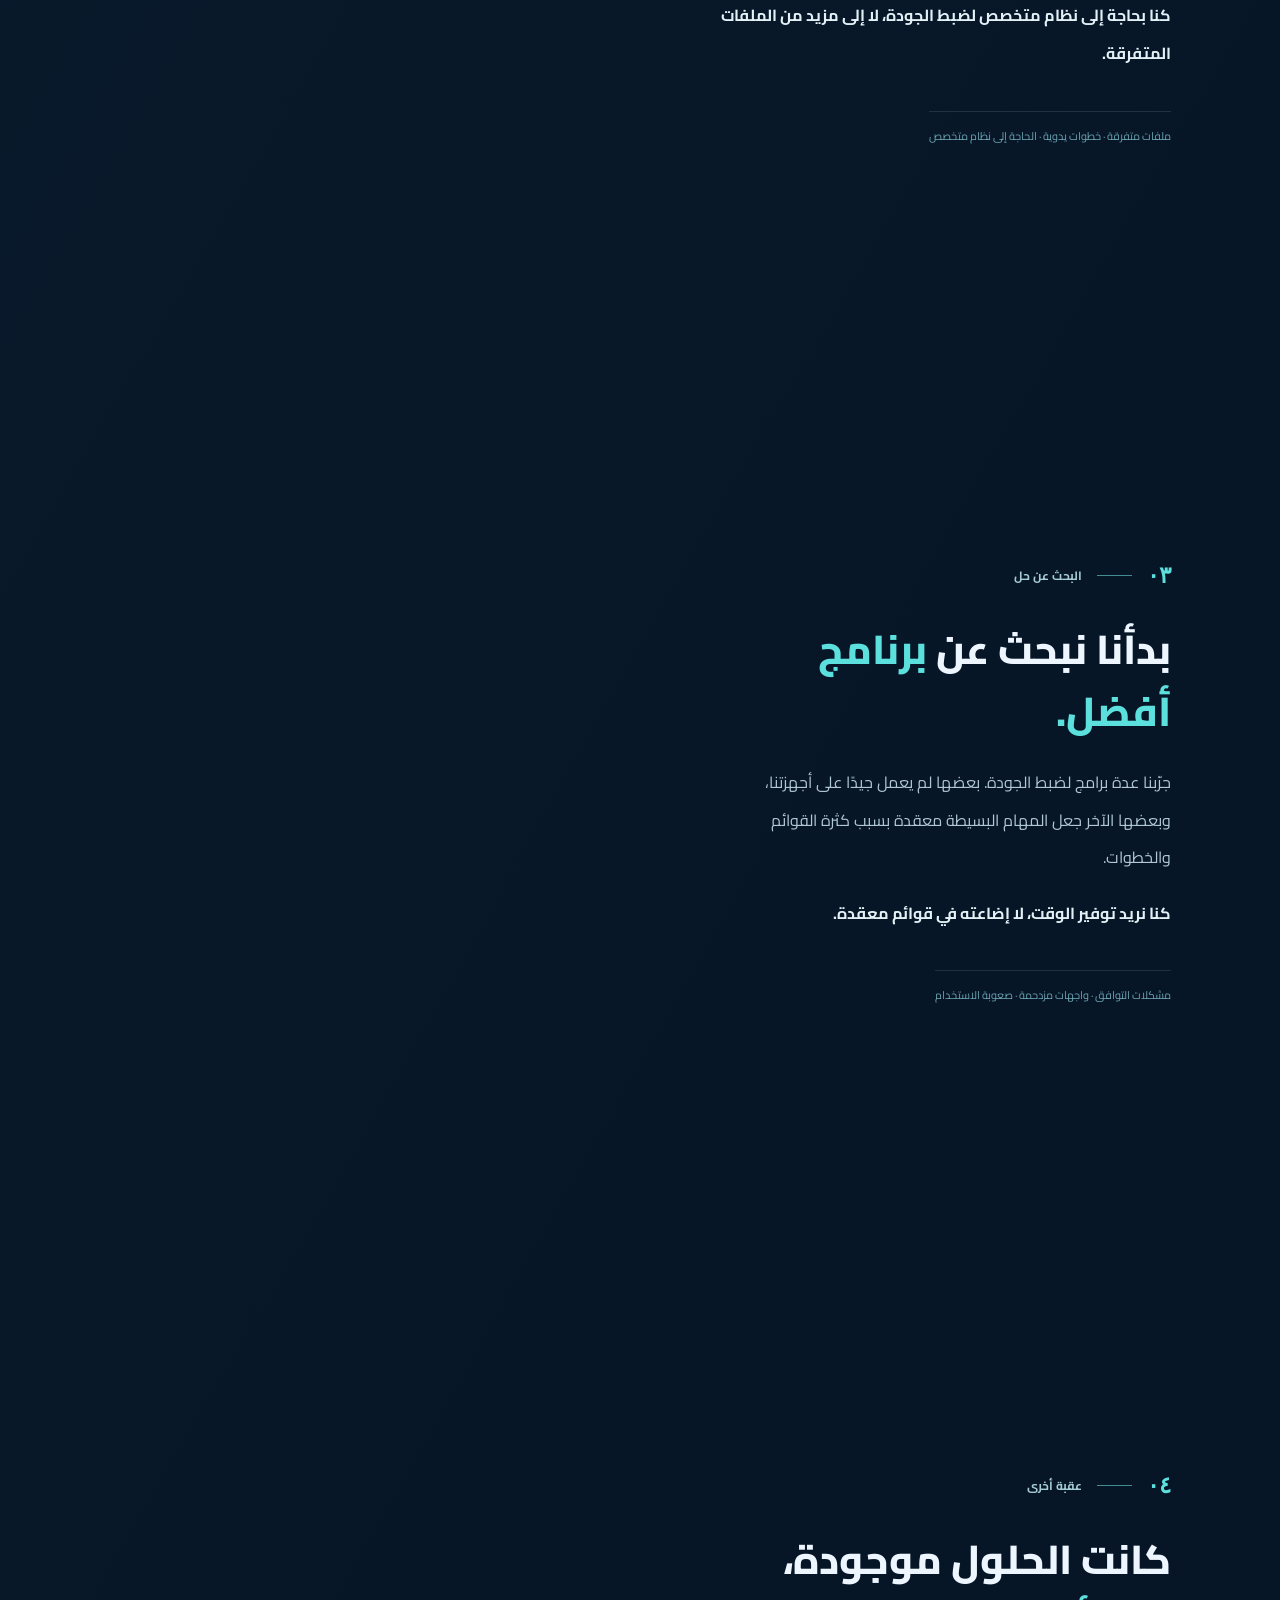
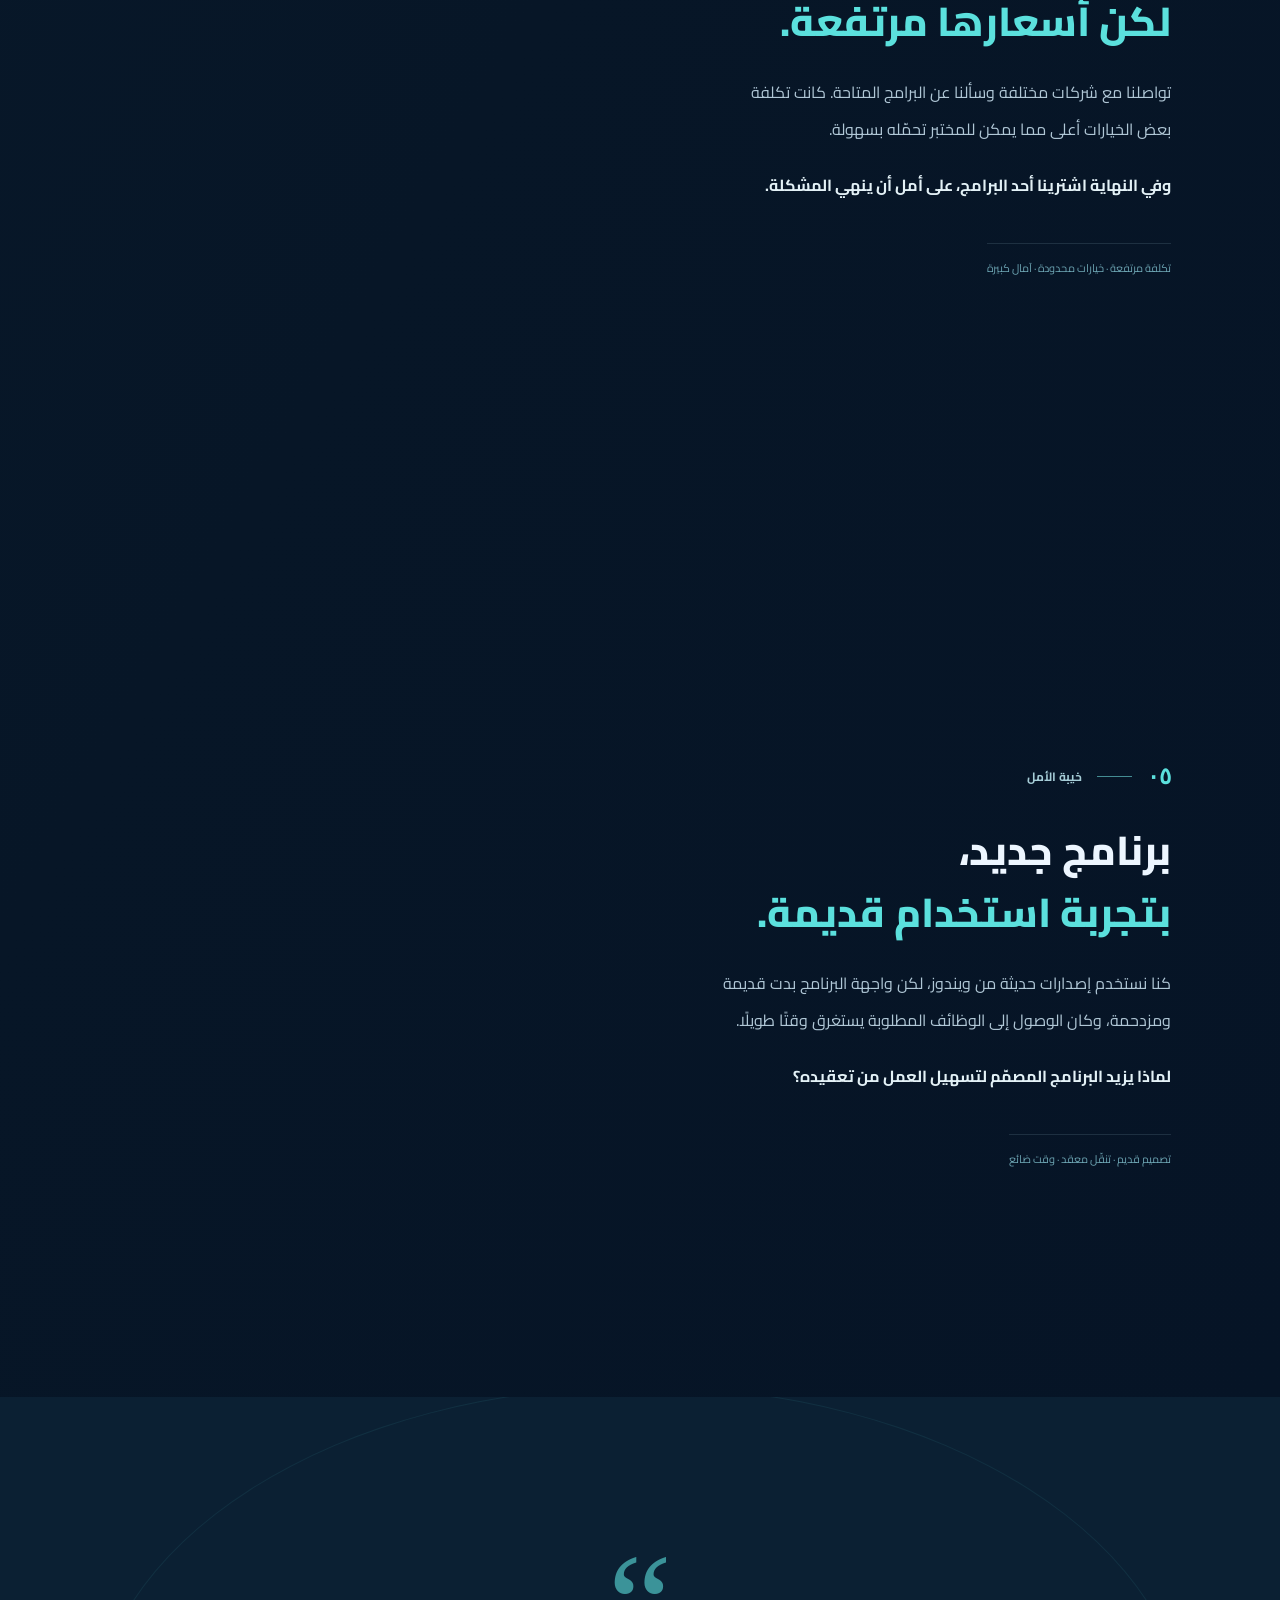
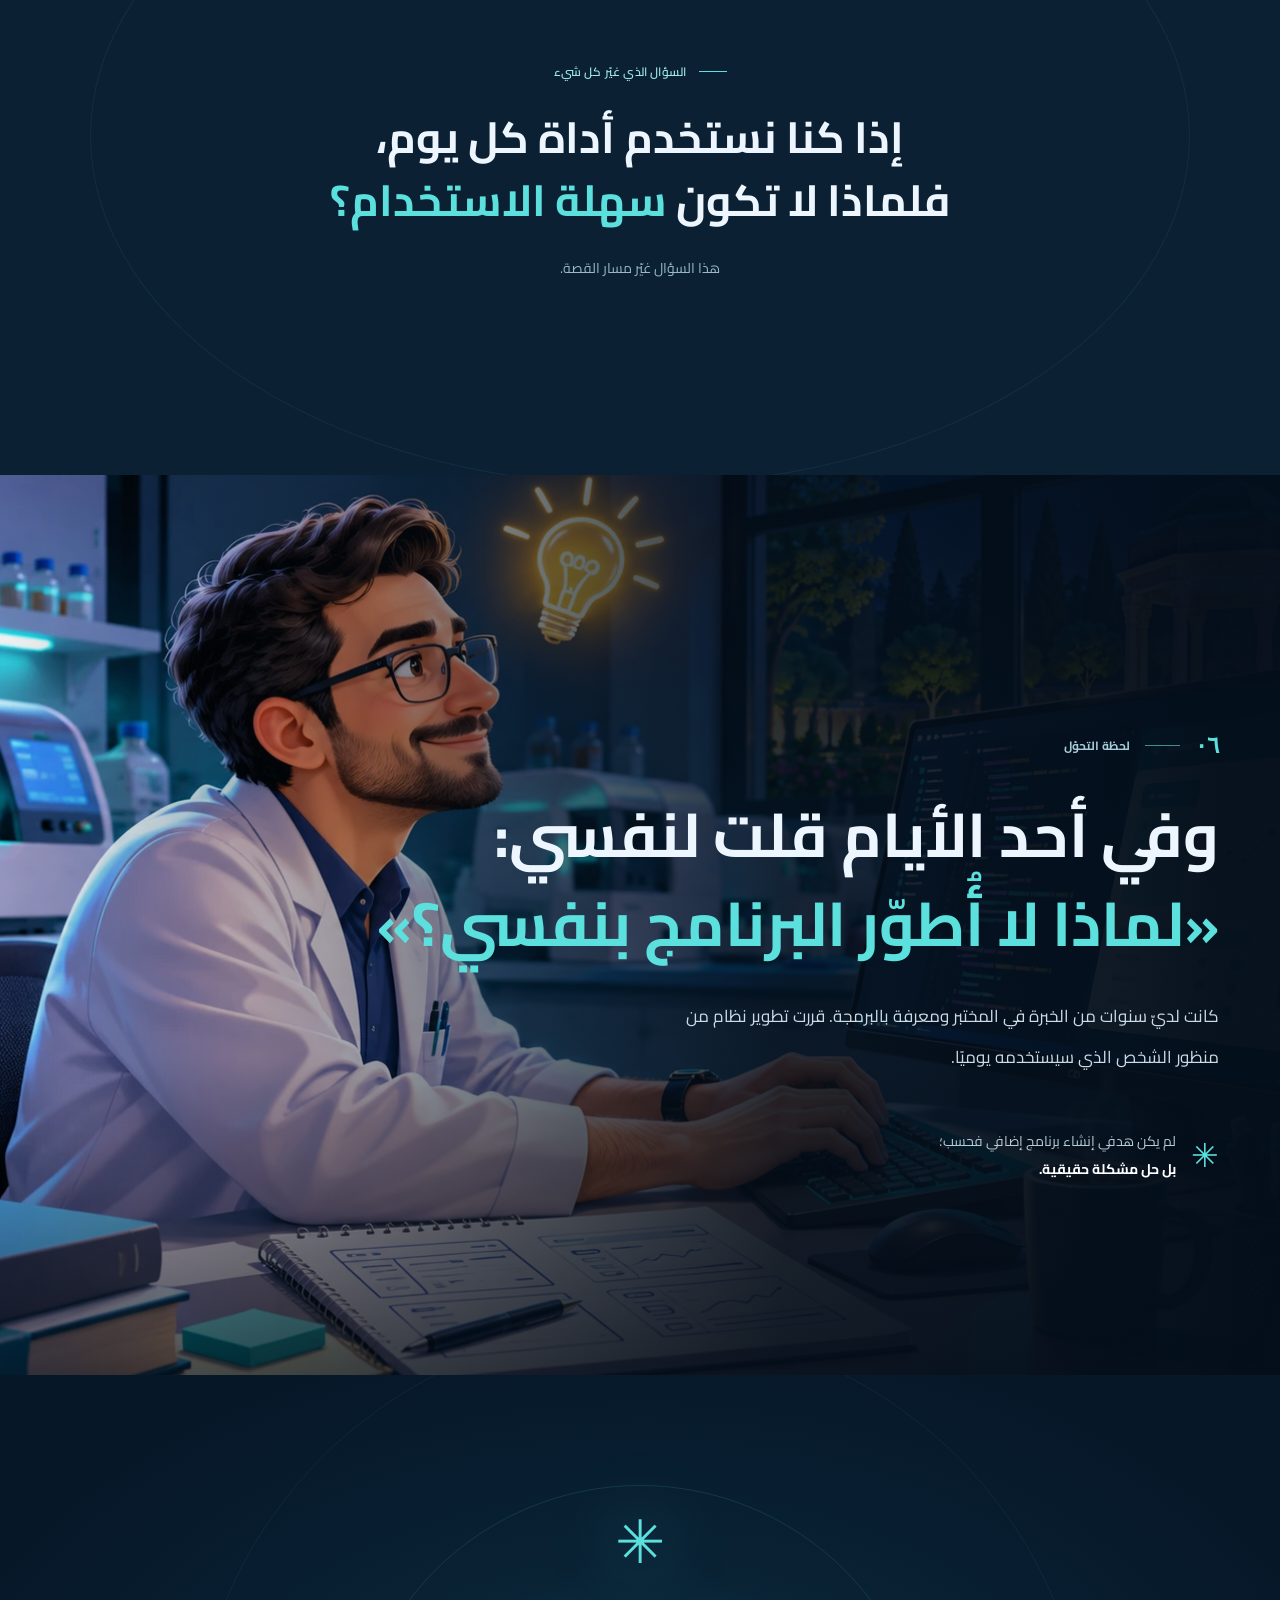
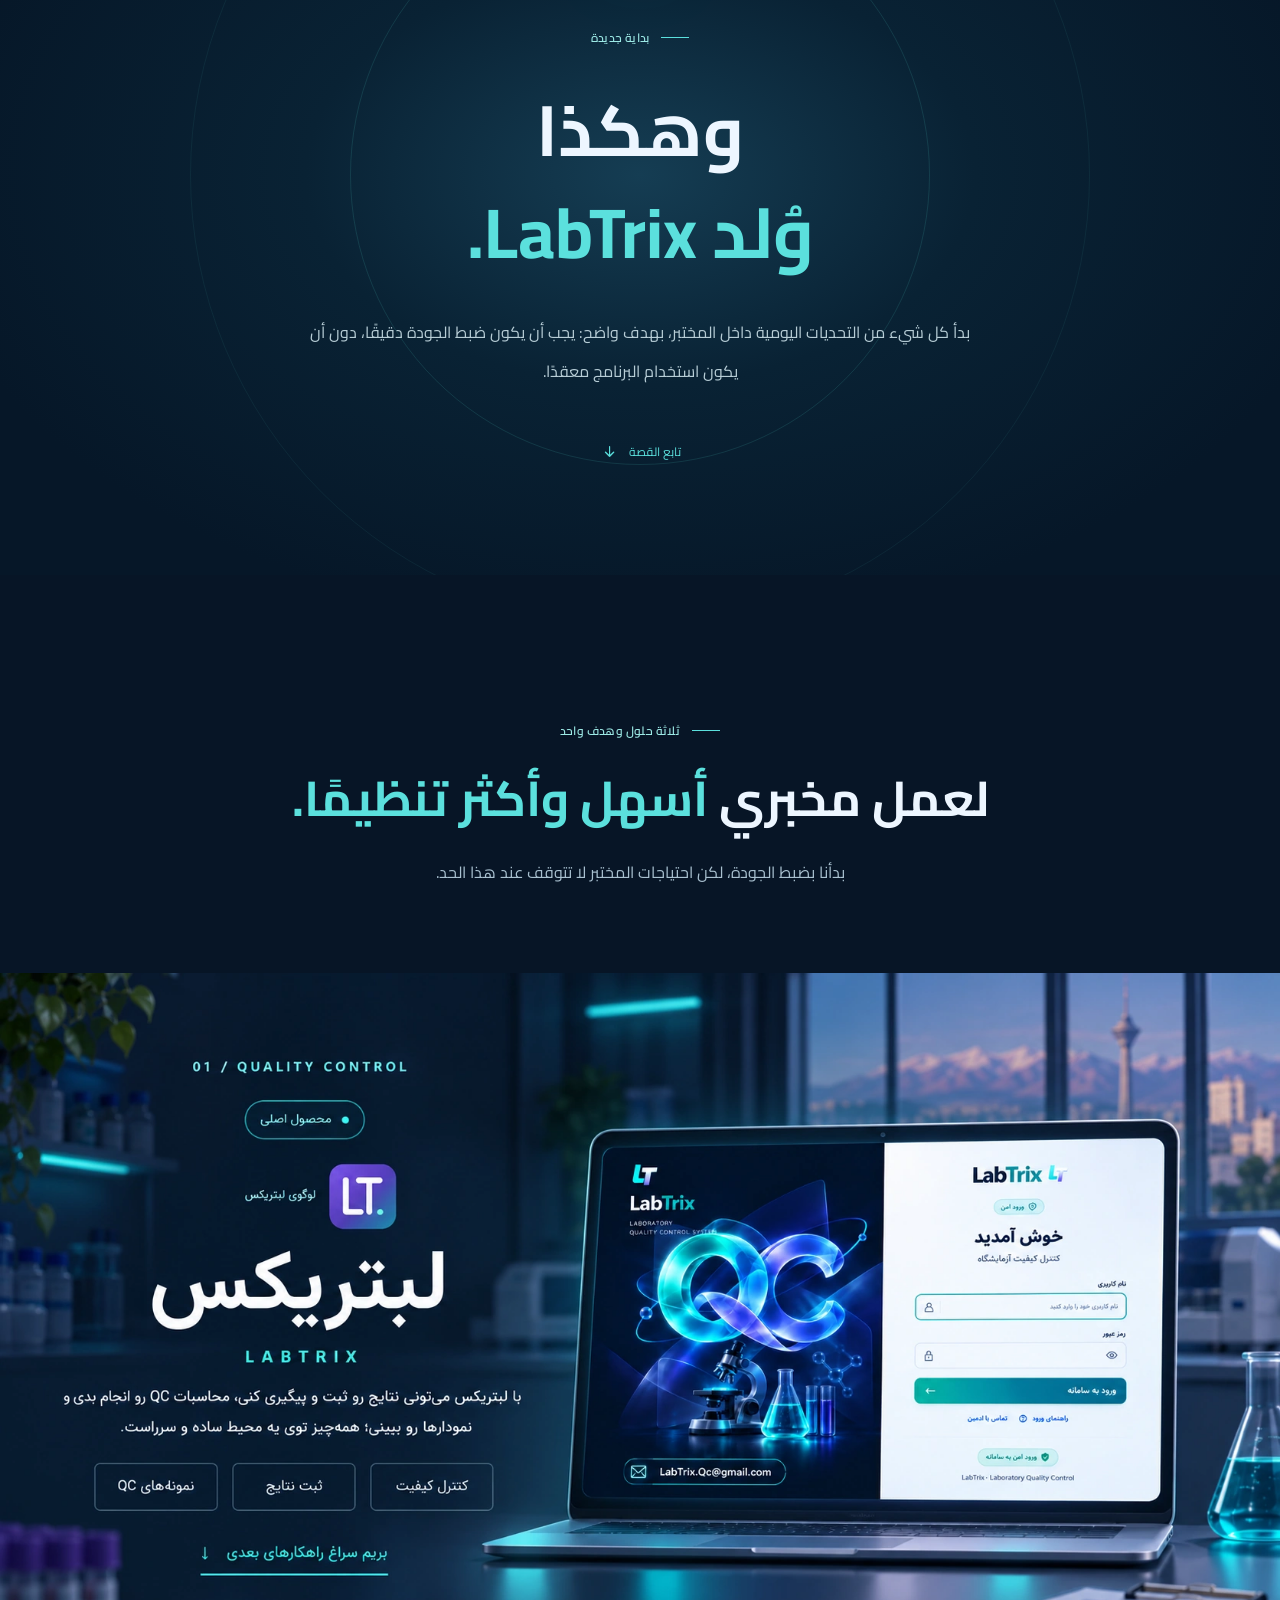
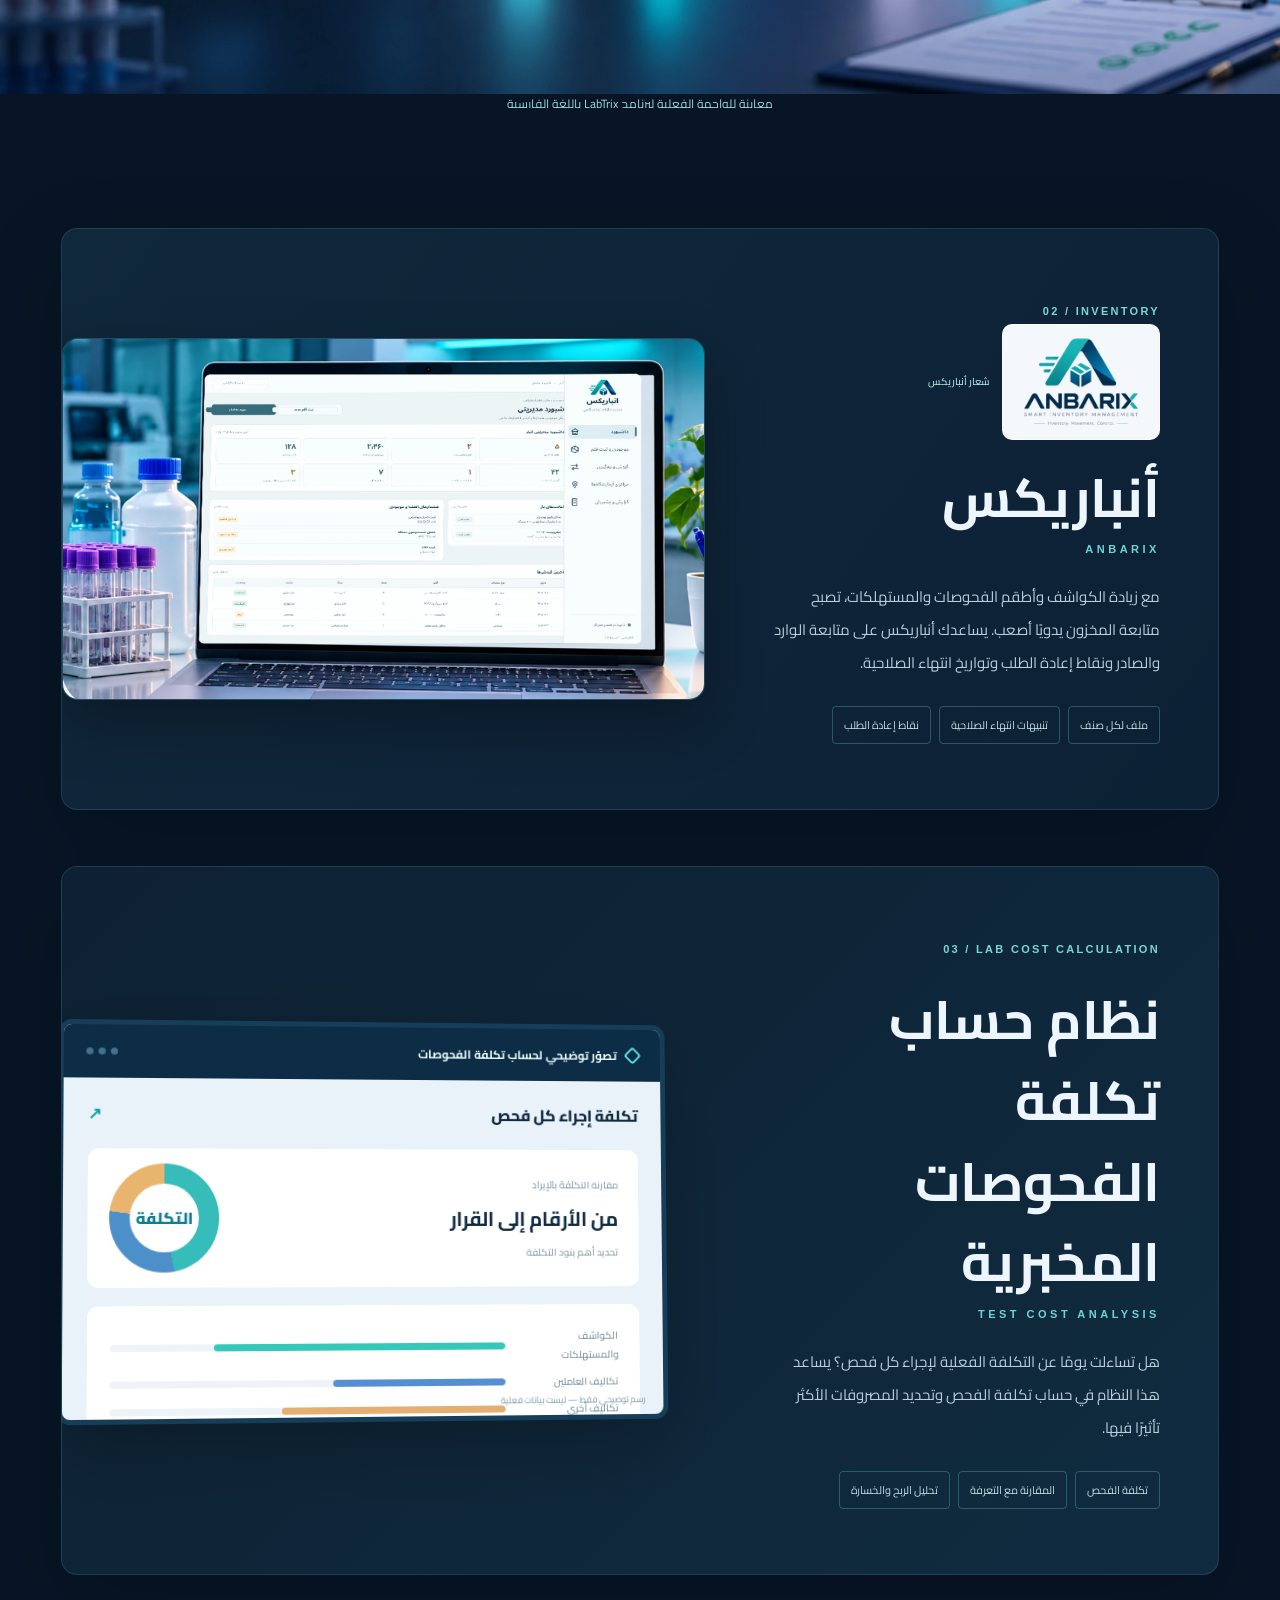
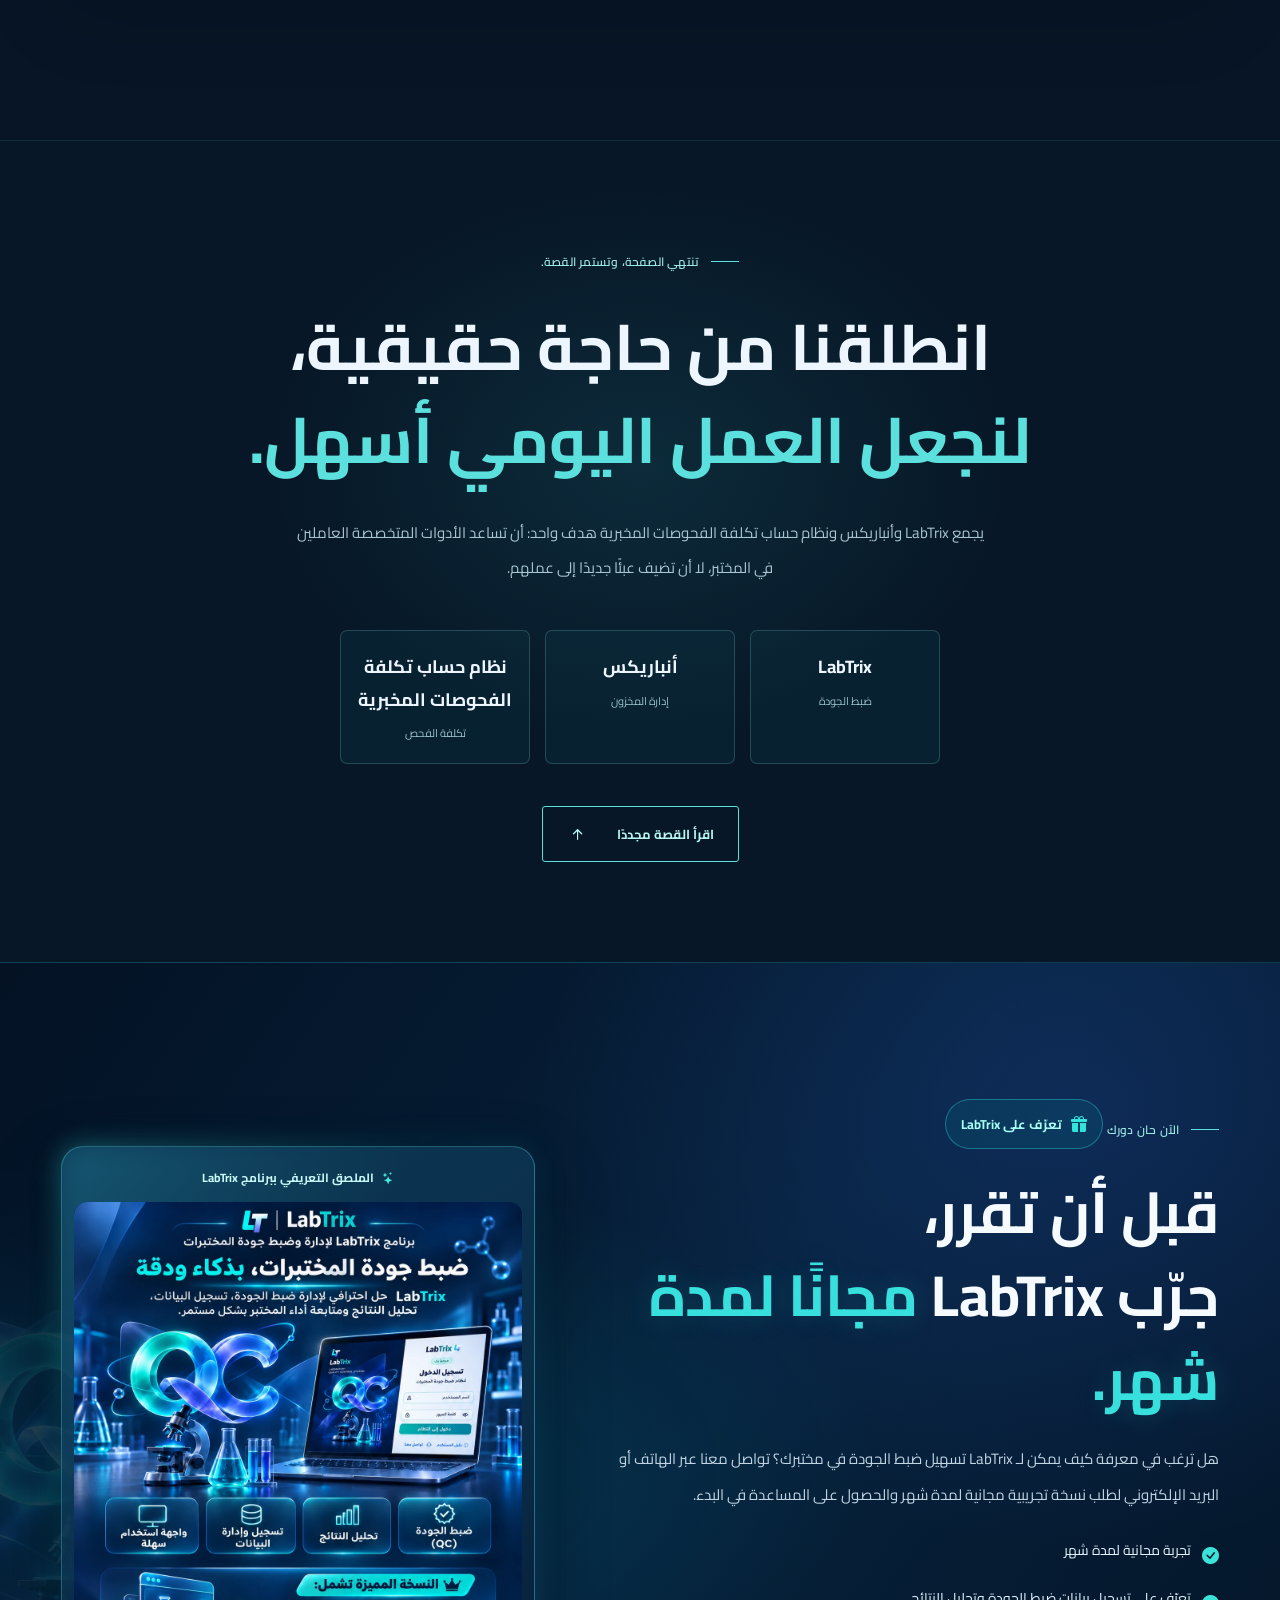
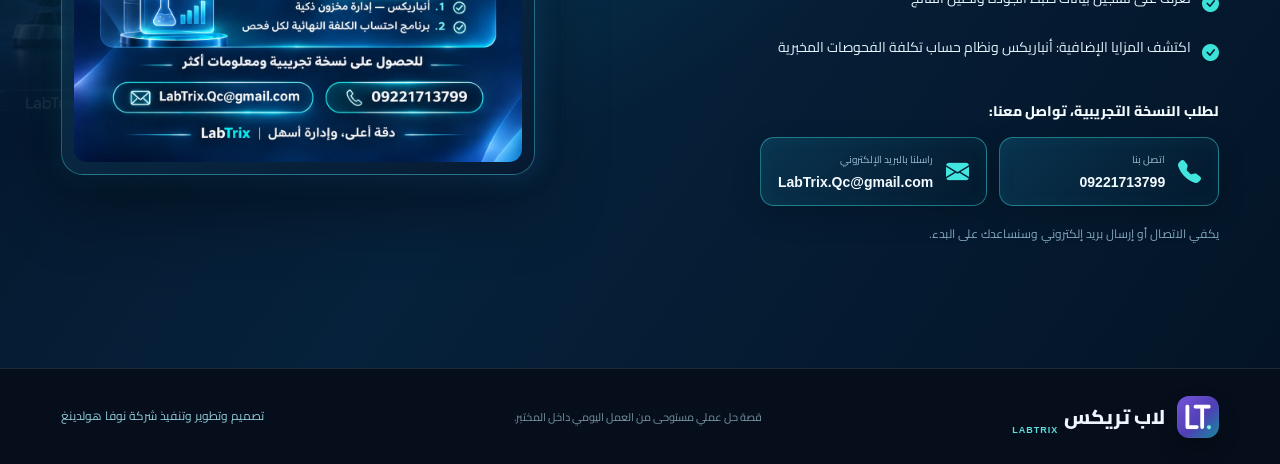
==== commit 532bd1f8: "Add files via upload" ====
--- a/ar.html
+++ b/ar.html
@@ -1,228 +1,198 @@
-<!doctype html>
+<!DOCTYPE html>
+
 <html dir="rtl" lang="ar">
 <head>
 <meta charset="utf-8"/>
-<meta content="width=device-width, initial-scale=1" name="viewport"/>
-<meta content="#f9fafb" name="theme-color"/>
-
-<link href="[data-uri]" rel="icon" type="image/svg+xml">
-<meta content="يساعد برنامج Labtrix المختبرات الطبية على متابعة ضبط الجودة وتسجيل النتائج ومراجعتها وإعداد التقارير. وتشمل النسخة المميزة إدارة المخزون وحساب تكلفة كل فحص." name="description"/>
-<meta content="Labtrix | ضبط جودة المختبرات بطريقة أبسط" property="og:title"/>
-<meta content="برنامج لمتابعة ضبط الجودة في المختبرات الطبية، مع نسخة مميزة لإدارة المخزون وحساب تكلفة الفحوصات." property="og:description"/>
-<meta content="website" property="og:type"/>
-<meta content="ar_IQ" property="og:locale"/>
-
-<title>Labtrix | برنامج ضبط الجودة للمختبرات الطبية</title>
+<meta content="width=device-width, initial-scale=1, viewport-fit=cover" name="viewport"/>
+<meta content="#071526" name="theme-color"/>
+<meta content="اكتشف قصة تطوير LabTrix من تحديات ضبط الجودة اليومية في المختبر إلى نظام عملي وسهل الاستخدام، مع أنباريكس لإدارة المخزون وحساب تكلفة الفحوصات المخبرية." name="description"/>
+<meta content="LabTrix | قصة بدأت من داخل المختبر" property="og:title"/>
+<meta content="اكتشف قصة تطوير LabTrix من تحديات ضبط الجودة اليومية في المختبر إلى نظام عملي وسهل الاستخدام، مع أنباريكس لإدارة المخزون وحساب تكلفة الفحوصات المخبرية." property="og:description"/>
+<title>LabTrix | قصة بدأت من داخل المختبر</title>
 <link href="https://fonts.googleapis.com" rel="preconnect"/>
 <link crossorigin="" href="https://fonts.gstatic.com" rel="preconnect"/>
-<link href="https://fonts.googleapis.com/css2?family=Vazirmatn:wght@400;500;600;700;800;900&amp;display=swap" rel="stylesheet"/>
-<style>
-:root{--ink:#0b1d31;--teal:#078d8b;--teal-dark:#057c78;--line:#d4dfe1;--white:#fff;--font:'Vazirmatn','Noto Sans Arabic',Tahoma,Arial,sans-serif;scroll-behavior:smooth}
-*{box-sizing:border-box}html{scroll-padding-top:96px}body{margin:0;color:var(--ink);font-family:var(--font);background:#fcfcfd;overflow-x:hidden;-webkit-font-smoothing:antialiased}a{color:inherit;text-decoration:none}button{font:inherit}svg{width:24px;height:24px;fill:none;stroke:currentColor;stroke-width:1.8;stroke-linecap:round;stroke-linejoin:round;flex:none}svg.icons{position:absolute;width:0;height:0;overflow:hidden}.skip-link{position:absolute;top:-90px;right:24px;padding:10px;background:#fff;z-index:100}.skip-link:focus{top:10px}a:focus-visible,button:focus-visible,summary:focus-visible{outline:3px solid #04aeb2;outline-offset:3px}
-/* Pixel-oriented header: approximately 96 px high at 1536px screenshot width */
-.site-header{height:96px;background:linear-gradient(180deg,#fffcfd,#fcfcfd 92%);position:relative;z-index:20}.header-inner{height:100%;max-width:1480px;margin:auto;padding:0 55px;display:grid;grid-template-columns:290px minmax(560px,1fr) 220px;gap:20px;align-items:center}.brand{width:290px;display:flex;align-items:center;justify-content:flex-start}.brand img{display:block;width:290px;height:auto;mix-blend-mode:multiply}.desktop-nav{display:flex;align-items:center;justify-content:center;gap:49px;font-size:18px;font-weight:700;white-space:nowrap;height:100%}.desktop-nav a{position:relative;display:flex;align-items:center;gap:6px;height:100%;transition:color .18s}.desktop-nav a:hover,.desktop-nav a.active{color:#008f93}.desktop-nav a.active:after{content:"";position:absolute;bottom:17px;right:0;left:0;height:3px;background:#0e9ca1;border-radius:5px}.desktop-nav .chevron{width:15px;height:15px;stroke-width:2.5}.header-cta{display:inline-flex;height:53px;align-items:center;justify-content:center;gap:10px;border:2px solid #078e98;border-radius:16px;padding:0 20px;font-size:19px;font-weight:800;color:#007781;background:#fff;white-space:nowrap;transition:background .18s,transform .18s}.header-cta:hover{background:#e5f7f6;transform:translateY(-2px)}.header-cta svg{width:23px;height:23px}.menu-toggle,.mobile-nav{display:none}
-/* Pixel-oriented hero */
-.hero{height:534px;position:relative;background:linear-gradient(180deg,#fcfcfd 0%,#fcfcfd 69%,#f9fbfb 100%)}.hero-inner{position:relative;max-width:1536px;height:100%;margin:auto;display:flex;flex-direction:row}.hero-content{width:50.5%;position:relative;z-index:2;padding:60px 70px 0 15px;text-align:right}.hero-content h1{margin:0;font-size:clamp(44px,3.85vw,59px);font-weight:900;line-height:1.42;letter-spacing:-2.5px;white-space:nowrap;color:#0d1f33}.hero-content h1 span{display:block;color:#058f86;font-size:clamp(48px,4.3vw,66px);position:relative}.hero-content h1 span:after{content:"";position:absolute;width:210px;height:7px;bottom:1px;right:0;border-radius:50%;background:linear-gradient(90deg,transparent,#0a988c);transform:rotate(-3deg);opacity:.8}.hero-content p{font-size:24px;line-height:1.9;font-weight:500;margin:30px 0 36px;color:#30353b;white-space:nowrap}.hero-content p b{font-weight:800;font-family:Arial,sans-serif;display:inline}.hero-buttons{display:flex;gap:24px;align-items:center}.primary-btn,.secondary-btn{font-size:21px;font-weight:800;height:67px;display:inline-flex;align-items:center;justify-content:center;white-space:nowrap;border-radius:14px;transition:transform .2s,box-shadow .2s,background .2s}.primary-btn{background:linear-gradient(115deg,#03978f,#008a82);color:#fff;padding:0 27px;gap:13px;box-shadow:0 5px 13px #068d8424}.primary-btn svg{width:23px;transform:scaleX(-1);height:23px;stroke-width:2.4}.primary-btn:hover{background:#006f6c;transform:translateY(-3px);box-shadow:0 12px 26px #068d8430}.secondary-btn{border:1.8px solid #152338;background:#fff;padding:0 43px;color:#152338}.secondary-btn:hover{background:#ebf7f6;transform:translateY(-3px)}.hero-visual{width:49.5%;overflow:visible;position:relative}.hero-visual img{position:absolute;width:850px;height:auto;max-width:none;left:0;top:0;user-select:none;pointer-events:none;-webkit-mask-image:linear-gradient(to right,black 0%,black 94%,transparent 100%);mask-image:linear-gradient(to right,black 0%,black 94%,transparent 100%)}
-/* Three features on a single white strip */
-.feature-band{height:117px;background:#fff;border-top:1px solid #edf1f3;border-bottom:0;position:relative;z-index:4}.feature-band-inner{height:100%;max-width:1430px;margin:auto;display:grid;grid-template-columns:1fr 1fr 1fr;align-items:center}.feature-item{height:52px;display:flex;align-items:center;justify-content:center;gap:26px;position:relative}.feature-item:not(:last-child):after{content:"";position:absolute;left:0;height:52px;width:1px;background:#aebac5}.feature-item svg{width:49px;height:49px;color:#078e91;stroke-width:1.55}.feature-item strong{font-size:25px;font-weight:800;white-space:nowrap}
-/* Premium callout matches the 177px mint panel */
-.premium-section{padding:7px 37px 0;background:#fff}.premium-inner{height:178px;max-width:1464px;margin:auto;border-radius:27px;background:linear-gradient(105deg,#e3f3f1,#ecfaf8 38%,#e7f6f4 72%,#e1f2f0);display:grid;grid-template-columns:1.48fr 1fr 1fr 1fr;align-items:center;gap:14px;padding:20px 39px 20px 38px}.premium-heading{border-left:1px solid #9eacb7;padding:0 14px 0 17px;min-width:0}.premium-title{display:flex;align-items:center;gap:13px;white-space:nowrap}.premium-title svg{width:44px;height:44px;color:#008e83}.premium-title h2{font-size:29px;font-weight:900;margin:0;letter-spacing:-.9px}.premium-title h2 span{font-family:Arial,sans-serif}.premium-heading p{font-size:20px;color:#444a50;margin:13px 0 0 0;text-align:center;white-space:nowrap}.premium-perk{border:2px solid white;border-radius:20px;background:linear-gradient(110deg,#fffafcdd,#fff);height:107px;display:flex;align-items:center;justify-content:center;gap:11px;min-width:0;box-shadow:0 4px 22px #a5c0bd10}.premium-perk svg{width:44px;height:44px;color:#047f79;stroke-width:1.6}.premium-perk div{text-align:center;display:flex;flex-direction:column;gap:1px}.premium-perk strong{font-size:22px;font-weight:900;white-space:nowrap}.premium-perk span{font-size:18px;font-weight:650;white-space:nowrap}.premium-btn{width:fit-content;justify-self:start;padding:0 20px;height:55px;display:flex;align-items:center;justify-content:center;gap:7px;color:white;font-size:18px;font-weight:800;border-radius:16px;background:linear-gradient(100deg,#059d90,#00877b);white-space:nowrap;transition:transform .2s}.premium-btn:hover{transform:translateY(-3px)}.premium-btn svg{width:18px;transform:scaleX(-1)}
-.contact-bar{direction:ltr;height:95px;max-width:1464px;padding:0 50px;margin:0 auto;background:#fff;display:flex;align-items:center;justify-content:center;gap:62px}.contact-link{direction:ltr;font-family:var(--font);display:flex;align-items:center;gap:17px;font-size:24px;font-weight:750;white-space:nowrap}.contact-link svg{width:39px;height:39px;color:#01837c}.contact-link.email span,.contact-link.phone span{font-family:Arial,sans-serif;font-size:25px}.contact-link:hover span{color:#047f7c}.contact-divider{width:1px;height:41px;background:#bdc5cc}
-/* Useful content beyond the supplied 1024px-high reference */
-.details,.premium-details,.faq-section{padding:100px 6%;margin:auto;max-width:1536px}.details{border-top:1px solid #e7eeee;background:linear-gradient(#fff,#f7fbfa)}.details-head{text-align:center;max-width:760px;margin:auto}.kicker{font-size:14px;font-weight:800;color:#008b83;letter-spacing:.3px}.details h2,.premium-details h2,.faq-section h2{font-size:clamp(29px,3vw,42px);font-weight:900;margin:14px 0 16px;line-height:1.5}.details-head p{font-size:18px;color:#566371;line-height:2}.details-grid,.premium-details-grid{display:grid;grid-template-columns:repeat(3,1fr);gap:24px;margin-top:45px}.details-grid article,.premium-details-grid article{background:white;border-radius:23px;padding:30px;border:1px solid #dcebe9;box-shadow:0 14px 35px #123b370d}.detail-icon{width:60px;height:60px;border-radius:18px;background:#e7f7f5;display:grid;place-items:center;color:#078c83}.detail-icon svg{width:31px;height:31px}.details-grid h3,.premium-details-grid h3{font-size:22px;margin:20px 0 10px}.details-grid p,.premium-details-grid p{font-size:16px;color:#67717a;line-height:1.9;margin:0}.premium-details{background:#f0faf8;border-radius:30px}.premium-details-head{text-align:center}.premium-details-grid{grid-template-columns:repeat(2,1fr)}.premium-details-grid article>svg{width:43px;height:43px;color:#008d84}.lower-cta{width:max-content;margin:35px auto 0}.faq-section{max-width:1120px}.faq-head{text-align:center}.faq-list{margin-top:45px;border-top:1px solid #dfe8e7}.faq-list details{border-bottom:1px solid #dfe8e7;padding:6px 0}.faq-list summary{list-style:none;cursor:pointer;font-weight:800;font-size:20px;padding:19px 30px 19px 10px;position:relative}.faq-list summary::marker{display:none}.faq-list summary:before{content:'+';position:absolute;right:2px;font-size:25px;top:14px;color:#00968c}.faq-list details[open] summary:before{content:'−'}.faq-list p{font-size:16px;color:#50606d;line-height:2;margin:0 0 25px 0}.faq-list a{color:#008980}.site-footer{border-top:1px solid #dae6e5;display:flex;align-items:center;justify-content:space-between;gap:24px;padding:33px 6%;background:white}.site-footer div{display:flex;gap:18px;align-items:center}.footer-brand{font-family:Arial,sans-serif;font-size:30px;font-weight:900;direction:ltr}.footer-brand span{color:#078f88}.site-footer div>span{font-size:14px;color:#73828a}.site-footer>a{color:#078a84;font-weight:700}
-@media(max-width:1400px){.header-inner{padding:0 35px;grid-template-columns:286px minmax(480px,1fr) 193px;gap:15px}.brand,.brand img{width:286px}.desktop-nav{gap:27px;font-size:16px}.header-cta{font-size:16px}.hero-content{padding-right:45px}.hero-content h1{font-size:clamp(44px,4.65vw,68px)}.hero-content h1 span{font-size:clamp(46px,4.75vw,70px)}.hero-content p{font-size:20px}.hero-visual img{width:min(805px,56vw)}.premium-inner{padding:20px 24px;grid-template-columns:1.43fr .95fr .95fr 1fr;gap:12px}.premium-title h2{font-size:24px}.premium-heading p{font-size:17px}.premium-perk strong{font-size:19px}.premium-perk span{font-size:16px}.premium-btn{font-size:15px;padding:0 12px}}
-@media(max-width:1100px){.site-header{height:82px}.header-inner{grid-template-columns:235px 1fr 174px;padding:0 26px}.brand,.brand img{width:235px}.desktop-nav{gap:17px;font-size:14px}.header-cta{height:45px;font-size:14px;padding:0 11px}.hero{height:480px}.hero-content{padding:50px 25px 0 3px;width:52%}.hero-content h1{font-size:clamp(37px,4.8vw,53px);letter-spacing:-1.5px}.hero-content h1 span{font-size:clamp(39px,4.9vw,55px)}.hero-content p{font-size:16px;margin:20px 0 25px}.primary-btn,.secondary-btn{height:54px;font-size:16px;padding:0 17px;border-radius:11px}.hero-buttons{gap:11px}.hero-visual{width:48%}.hero-visual img{width:590px;top:25px;left:-28px}.feature-band{height:100px}.feature-item{gap:11px}.feature-item svg{width:36px;height:36px}.feature-item strong{font-size:18px}.premium-section{padding:7px 20px 0}.premium-inner{height:auto;min-height:160px;gap:10px;padding:15px;grid-template-columns:1.3fr 1fr 1fr}.premium-btn{grid-column:1/-1;justify-self:center;height:44px}.premium-heading{padding-left:10px}.premium-title h2{font-size:20px}.premium-title svg{width:30px}.premium-heading p{font-size:14px}.premium-perk{height:93px}.premium-perk strong{font-size:16px}.premium-perk span{font-size:13px}.premium-perk svg{width:30px}.contact-bar{height:88px}.contact-link.email span,.contact-link.phone span{font-size:21px}}
-@media(max-width:820px){.site-header{height:76px;box-shadow:0 2px 15px #d2e3e423}.header-inner{display:flex;justify-content:space-between;padding:0 21px}.brand,.brand img{width:225px}.desktop-nav{display:none}.header-cta{margin-right:auto;margin-left:18px}.menu-toggle{display:grid;place-items:center;background:#e5f5f4;border:1px solid #b5dad7;width:42px;height:42px;border-radius:12px;color:#007e78;cursor:pointer}.menu-toggle svg{width:24px;height:24px}.mobile-nav{position:absolute;top:75px;left:16px;right:16px;background:white;box-shadow:0 14px 40px #14363825;border:1px solid #d8e9e7;border-radius:17px;padding:12px;flex-direction:column}.mobile-nav:not([hidden]){display:flex}.mobile-nav a{padding:13px 15px;font-weight:700;border-radius:8px}.mobile-nav a:hover,.mobile-nav .nav-action{background:#e2f5f1;color:#087e76}.hero{height:auto}.hero-inner{flex-direction:column;min-height:0;align-items:center}.hero-content{order:0;padding:32px 24px 10px;width:100%;text-align:center}.hero-content h1{font-size:clamp(35px,6.2vw,52px);letter-spacing:-1px;line-height:1.5;white-space:normal}.hero-content h1 span{font-size:clamp(37px,6.7vw,55px)}.hero-content h1 span:after{width:130px;right:calc(50% - 65px);bottom:0}.hero-content p{white-space:normal;font-size:16px;line-height:1.85;margin:20px 0 24px}.hero-buttons{justify-content:center;flex-wrap:wrap}.primary-btn,.secondary-btn{font-size:15px;height:55px}.hero-visual{order:1;width:100%;height:min(67vw,550px);overflow:hidden}.hero-visual img{width:min(100%,805px);position:absolute;left:50%;transform:translateX(-50%);top:0;max-width:100%}.feature-band{height:auto;padding:20px 0}.feature-band-inner{grid-template-columns:1fr 1fr 1fr}.feature-item{height:64px;flex-direction:column;gap:3px}.feature-item svg{width:30px;height:30px}.feature-item strong{font-size:14px}.feature-item:not(:last-child):after{height:52px;top:7px}.premium-inner{grid-template-columns:1fr 1fr;padding:21px;gap:13px}.premium-heading{grid-column:1/-1;border-left:0;text-align:center;border-bottom:1px solid #a2bcba;padding:0 0 13px}.premium-title{justify-content:center}.premium-title h2{font-size:23px}.premium-perk{height:95px}.premium-btn{grid-column:1/-1}.contact-bar{height:auto;min-height:100px;flex-wrap:wrap;gap:10px;padding:18px 25px}.contact-link.email span,.contact-link.phone span{font-size:17px}.contact-link svg{width:27px;height:27px}.contact-divider{height:25px}.details,.premium-details,.faq-section{padding:65px 5%}.details-grid,.premium-details-grid{grid-template-columns:1fr;gap:15px}.site-footer{flex-direction:column}}
-@media(max-width:510px){.header-inner{padding:0 14px}.brand,.brand img{width:184px}.header-cta{font-size:12px;height:40px;padding:0 9px;margin-left:8px}.header-cta svg{display:none}.hero-content{padding:25px 16px 7px}.hero-content h1{font-size:31px;line-height:1.6;letter-spacing:-.8px}.hero-content h1 span{font-size:35px}.hero-content p{font-size:14px;margin:17px 0 19px}.primary-btn,.secondary-btn{font-size:13px;height:49px;padding:0 13px;border-radius:10px}.hero-buttons{gap:8px}.primary-btn svg{width:16px}.hero-visual{height:67vw}.feature-band{padding:12px 5px}.feature-item{height:70px;gap:4px}.feature-item strong{font-size:11px}.feature-item svg{width:27px;height:27px}.premium-section{padding:7px 11px 0}.premium-inner{padding:16px 12px;border-radius:21px;gap:9px}.premium-title h2{font-size:18px}.premium-heading p{font-size:13px}.premium-perk{height:82px;gap:5px;padding:7px}.premium-perk svg{width:24px;height:24px}.premium-perk strong{font-size:13px}.premium-perk span{font-size:11px}.premium-btn{font-size:13px;height:43px}.contact-bar{flex-direction:column;gap:12px}.contact-divider{display:none}.contact-link.email span,.contact-link.phone span{font-size:18px}.details h2,.premium-details h2,.faq-section h2{font-size:29px}.faq-list summary{font-size:17px}.site-footer div{flex-direction:column;gap:3px}}
-@media(prefers-reduced-motion:reduce){html{scroll-behavior:auto}*{transition:none!important}}
-/* Edge case safeguards for narrow phones and compact laptop viewports */
-@media(min-width:821px) and (max-width:1100px){.hero{overflow:hidden}}
-@media(max-width:380px){.header-cta{display:none}.brand,.brand img{width:178px}.header-inner{gap:8px}.menu-toggle{margin-right:auto}.hero-content h1{font-size:28px}.hero-content h1 span{font-size:32px}}
-
-
-/* Shared transparent logo asset and language navigation */
-.site-header{background:#fcfcfd}
-.brand img{mix-blend-mode:normal}
-.desktop-nav{gap:clamp(14px,2.2vw,35px)}
-.lang-switch{display:flex;flex:none;align-items:center;gap:3px;padding:4px;border:1px solid #d8e7e7;border-radius:12px;height:40px;background:#fff;direction:ltr}
-.lang-switch a{height:29px;min-width:31px;padding:0 5px;font:700 12px Arial,sans-serif;display:grid;place-items:center;border-radius:8px;color:#586571}
-.lang-switch a.current{background:#e4f5f3;color:#006c68}
-.lang-switch a:hover{color:#047e7a}
-.desktop-nav .lang-switch a:after{display:none}
-.desktop-nav .lang-switch a{height:29px}
-.mobile-languages{display:flex;justify-content:center;direction:ltr;gap:8px;padding:12px 4px 5px;border-top:1px solid #e8f1ef;margin-top:7px}
-.mobile-languages a{padding:8px 12px;border:1px solid #d6e7e5;border-radius:10px;font-size:14px;font-weight:800;flex:1;text-align:center}
-.mobile-languages a.current{background:#dff6f2;border-color:#6ac3bd;color:#007e77}
-/* Arabic and English use the same design and localized reading directions */
-html[lang=en] .hero-content{text-align:left;padding:64px 15px 0 66px}
-html[lang=en] .hero-content h1,html[lang=en] .hero-content p{white-space:normal}
-html[lang=en] .hero-content h1{font-family:'Inter',Arial,sans-serif;font-size:clamp(43px,3.15vw,55px);letter-spacing:-1.9px;line-height:1.35}
-html[lang=en] .hero-content h1 span{font-family:'Inter',Arial,sans-serif;font-size:clamp(46px,3.7vw,62px);line-height:1.3}
-html[lang=en] .hero-content h1 span:after{left:0;right:auto}
-html[lang=en] .hero-content p{font-size:20px;line-height:1.7;max-width:660px}
-html[lang=en] .hero-visual img{right:0;left:auto;-webkit-mask-image:linear-gradient(to left,black 0%,black 94%,transparent 100%);mask-image:linear-gradient(to left,black 0%,black 94%,transparent 100%)}
-html[lang=en] .primary-btn svg,html[lang=en] .premium-btn svg{transform:none}
-html[lang=en] .premium-heading{border-left:none;border-right:1px solid #9eacb7;padding:0 17px 0 14px}
-html[lang=en] .premium-title h2{font-family:'Inter',Arial,sans-serif;font-size:25px;letter-spacing:-.7px}
-html[lang=en] .premium-btn{justify-self:end}
-html[lang=en] .feature-item strong{font-size:21px}
-html[lang=en] .premium-perk strong{font-size:19px}
-html[lang=en] .premium-perk span{font-size:15px}
-html[lang=en] .faq-list summary{padding:19px 10px 19px 30px}
-html[lang=en] .faq-list summary:before{left:2px;right:auto}
-html[lang=ar] .hero-content h1{white-space:normal;font-size:clamp(44px,3.55vw,57px);letter-spacing:-1.6px}
-html[lang=ar] .hero-content h1 span{font-size:clamp(43px,3.8vw,59px);white-space:normal}
-html[lang=ar] .hero-content p{font-size:20px;white-space:normal;max-width:670px;line-height:1.9}
-html[lang=ar] .premium-title h2{font-size:24px;white-space:normal}
-html[lang=ar] .feature-item strong{font-size:22px}
-/* Keep long localized labels readable while protecting the reference layout. */
-@media(max-width:1400px){
- .desktop-nav{gap:clamp(10px,1.5vw,25px)}
- .lang-switch{height:36px}
- .lang-switch a{min-width:27px;font-size:11px}
- html[lang=en] .hero-content{padding-left:37px}
- html[lang=en] .hero-content h1{font-size:clamp(39px,3.6vw,52px)}
- html[lang=en] .hero-content h1 span{font-size:clamp(44px,4vw,57px)}
- html[lang=ar] .hero-content h1{font-size:clamp(41px,3.7vw,55px)}
- html[lang=ar] .hero-content h1 span{font-size:clamp(40px,4.0vw,57px)}
-}
-@media(max-width:1210px){
- .desktop-nav{display:none}
- .header-inner{display:flex;justify-content:space-between;padding:0 24px}
- .header-cta{margin-right:auto;margin-left:14px}
- .menu-toggle{display:grid;place-items:center;background:#e5f5f4;border:1px solid #b5dad7;width:42px;height:42px;border-radius:12px;color:#007e78;cursor:pointer}
- .mobile-nav{position:absolute;top:calc(100% - 1px);left:16px;right:16px;background:white;box-shadow:0 14px 40px #14363825;border:1px solid #d8e9e7;border-radius:17px;padding:12px;flex-direction:column}
- .mobile-nav:not([hidden]){display:flex}
- .mobile-nav a{padding:13px 15px;font-weight:700;border-radius:8px}
- .mobile-nav a:hover,.mobile-nav .nav-action{background:#e2f5f1;color:#087e76}
- html[lang=en] .header-cta{margin-left:auto;margin-right:14px}
- html[lang=en] .hero-content{padding:48px 12px 0 26px}
- html[lang=en] .hero-content h1{font-size:clamp(36px,4.2vw,48px)}
- html[lang=en] .hero-content h1 span{font-size:clamp(38px,4.6vw,53px)}
-}
-@media(max-width:820px){
- html[lang=en] .hero-content{padding:32px 24px 10px;text-align:center}
- html[lang=en] .hero-content h1{font-size:clamp(34px,6vw,46px)}
- html[lang=en] .hero-content h1 span{font-size:clamp(37px,6.5vw,50px)}
- html[lang=en] .hero-content h1 span:after{left:calc(50% - 65px)}
- html[lang=en] .hero-visual img{right:auto;left:50%;transform:translateX(-50%);-webkit-mask-image:none;mask-image:none}
- html[lang=en] .premium-heading{border-right:0;border-bottom:1px solid #a2bcba;padding:0 0 13px}
- html[lang=en] .premium-title h2{font-size:23px}
- html[lang=en] .premium-btn{justify-self:center}
- html[lang=ar] .hero-content h1,html[lang=ar] .hero-content h1 span{font-size:clamp(32px,6.2vw,52px)}
- html[lang=en] .feature-item strong,html[lang=ar] .feature-item strong{font-size:14px}
-}
-@media(max-width:510px){
- .header-inner{padding:0 14px}
- html[lang=en] .hero-content{padding:27px 18px 7px}
- html[lang=en] .hero-content h1{font-size:29px;line-height:1.5}
- html[lang=en] .hero-content h1 span{font-size:32px}
- html[lang=en] .hero-content p,html[lang=ar] .hero-content p{font-size:14px}
- html[lang=en] .premium-title h2,html[lang=ar] .premium-title h2{font-size:18px}
- html[lang=en] .premium-perk strong,html[lang=ar] .premium-perk strong{font-size:13px}
- html[lang=en] .premium-perk span,html[lang=ar] .premium-perk span{font-size:11px}
- html[lang=en] .feature-item strong,html[lang=ar] .feature-item strong{font-size:11px}
-}
-
-</style>
-
-<link href="index.html" hreflang="fa-IR" rel="alternate"/><link href="en.html" hreflang="en" rel="alternate"/><link href="ar.html" hreflang="ar-IQ" rel="alternate"/></head>
-<body>
-<a class="skip-link" href="#main">الانتقال إلى المحتوى</a>
-<svg aria-hidden="true" class="icons" xmlns="http://www.w3.org/2000/svg">
-<symbol id="ico-monitor" viewbox="0 0 24 24"><rect height="13" rx="1.7" width="18" x="3" y="4"></rect><path d="M12 17v4m-5 0h10"></path></symbol>
-<symbol id="ico-clipboard" viewbox="0 0 24 24"><rect height="17" rx="2" width="16" x="4" y="4.5"></rect><path d="M9 4a3 3 0 0 1 6 0M8 12l2 2 3-4M8 18h8"></path></symbol>
-<symbol id="ico-chart" viewbox="0 0 24 24"><path d="M4 21V3M4 21h17M8 17V11h3v6M14 17V7h3v10M20 17V4"></path></symbol>
-<symbol id="ico-database" viewbox="0 0 24 24"><ellipse cx="12" cy="5" rx="9" ry="3.3"></ellipse><path d="M3 5v14c0 2 4 3.5 9 3.5s9-1.5 9-3.5V5M3 12c0 2 4 3.4 9 3.4s9-1.4 9-3.4"></path></symbol>
-<symbol id="ico-box" viewbox="0 0 24 24"><path d="M3 8l9-5 9 5v9l-9 5-9-5V8zM3 8l9 5 9-5M12 13v9"></path></symbol>
-<symbol id="ico-mail" viewbox="0 0 24 24"><rect height="16" rx="2" width="20" x="2" y="4"></rect><path d="m3 6 9 7 9-7"></path></symbol>
-<symbol id="ico-phone" viewbox="0 0 24 24"><path d="M20.5 16v3a2 2 0 0 1-2.2 2 19.2 19.2 0 0 1-15.3-15.3A2 2 0 0 1 5 3.5h3a1.7 1.7 0 0 1 1.6 1.3l.8 3.1a2 2 0 0 1-.5 2l-1.6 1.5a15 15 0 0 0 5 5l1.5-1.6a2 2 0 0 1 2-.5l3.1.8a1.7 1.7 0 0 1 1.3 1.6Z"></path></symbol>
-<symbol id="ico-arrow" viewbox="0 0 24 24"><path d="M4 12h16m-6-6 6 6-6 6"></path></symbol>
-<symbol id="ico-chevron" viewbox="0 0 24 24"><path d="m6 9 6 6 6-6"></path></symbol>
-<symbol id="ico-crown" viewbox="0 0 24 24"><path d="M2 8l5 4 5-7 5 7 5-4-3 11H5L2 8ZM5 21h14"></path></symbol>
-<symbol id="ico-check" viewbox="0 0 24 24"><path d="m4 12 5 5L20 6"></path></symbol>
-<symbol id="ico-menu" viewbox="0 0 24 24"><path d="M3 7h18M3 12h18M3 17h18"></path></symbol>
-<symbol id="ico-close" viewbox="0 0 24 24"><path d="M5 5 19 19M19 5 5 19"></path></symbol>
-</svg>
-<header class="site-header" id="top">
+<link href="https://fonts.googleapis.com/css2?family=Cairo:wght@400;500;600;700;800;900&amp;display=swap" rel="stylesheet"/>
+<link as="image" href="assets/scene-01.webp" rel="preload"/>
+<link href="assets/logo-lt.png" rel="icon" type="image/png"/>
+<link href="https://cdn.jsdelivr.net/npm/bootstrap-icons@1.11.3/font/bootstrap-icons.min.css" rel="stylesheet"/>
+<link href="styles.css" rel="stylesheet"/>
+<script defer="" src="app.js"></script>
+<link href="index.html" hreflang="fa" rel="alternate"/><link href="en.html" hreflang="en" rel="alternate"/><link href="ar.html" hreflang="ar" rel="alternate"/></head>
+<body class="lang-ar">
+<a class="skip-link" href="#main">الانتقال إلى المحتوى الرئيسي</a>
+<div aria-hidden="true" class="reading-progress"><span id="reading-progress-fill"></span></div>
+<header class="site-header" id="site-header">
 <div class="header-inner">
-<a aria-label="الرئيسية — Labtrix" class="brand" href="#top"><img alt="Labtrix — Laboratory QC Software" height="86" src="[data-uri]" width="338"/></a>
-<nav aria-label="قائمة الهاتف" class="desktop-nav">
-<a class="active" href="#top">الرئيسية</a>
-<a href="#features"><svg class="chevron"><use href="#ico-chevron"></use></svg> المميزات</a>
-<a href="#premium">النسخة المميزة</a>
-<a href="#about">عن البرنامج</a>
-<a href="#contact">اتصل بنا</a>
-<div aria-label="لغة الموقع" class="lang-switch" role="navigation"><a aria-label="فارسی" href="index.html" lang="fa">FA</a><a aria-label="English" href="en.html" lang="en">EN</a><a aria-current="page" aria-label="العربية" class="current" href="ar.html" lang="ar">AR</a></div></nav>
-<a class="header-cta" href="#contact"><svg><use href="#ico-monitor"></use></svg> اطلب نسخة تجريبية</a>
-<button aria-controls="mobileNav" aria-expanded="false" aria-label="قائمة الهاتف" class="menu-toggle" data-close-label="إغلاق القائمة" data-open-label="قائمة الهاتف" type="button"><svg><use href="#ico-menu"></use></svg></button>
+<a aria-label="فتح الصورة أو الانتقال" class="brand" href="#top">
+<span aria-hidden="true" class="brand-mark brand-mark-image"><img alt="شعار لاب تريكس" src="assets/logo-lt.png"/></span>
+<span class="brand-type"><strong>لاب تريكس</strong><small>LABTRIX</small></span>
+</a>
+<nav aria-label="القائمة الرئيسية" class="desktop-nav">
+<a href="#story">قصتنا</a>
+<a href="#turning-point">لحظة التحوّل</a>
+<a href="#solutions">الحلول</a>
+</nav><div aria-label="اختيار اللغة" class="language-switcher"><a class="lang-option" href="index.html" lang="fa">فارسی</a> <a class="lang-option" href="en.html" lang="en">English</a> <a aria-current="page" class="lang-option is-active" href="ar.html" lang="ar">العربية</a></div>
+<a class="nav-cta" href="#solutions"><span>اكتشف الحلول</span><i aria-hidden="true" class="bi bi-arrow-left-short"></i></a>
+<button aria-controls="mobile-nav" aria-expanded="false" aria-label="فتح القائمة" class="menu-toggle" id="menu-toggle" type="button"><span></span><span></span></button>
 </div>
-<nav aria-label="قائمة الهاتف" class="mobile-nav" hidden="" id="mobileNav">
-<a href="#top">الرئيسية</a><a href="#features">المميزات</a><a href="#premium">النسخة المميزة</a><a href="#about">عن البرنامج</a><a href="#contact">اتصل بنا</a><a class="nav-action" href="#contact">اطلب نسخة تجريبية</a>
-<div aria-label="لغة الموقع" class="mobile-languages" role="navigation"><a aria-label="فارسی" href="index.html" lang="fa">فارسی</a><a aria-label="English" href="en.html" lang="en">English</a><a aria-current="page" aria-label="العربية" class="current" href="ar.html" lang="ar">العربية</a></div></nav>
+<nav aria-label="القائمة الرئيسية" class="mobile-nav" hidden="" id="mobile-nav">
+<a href="#story">قصتنا</a><a href="#turning-point">لحظة التحوّل</a><a href="#solutions">الحلول</a>
+<div class="mobile-languages"><a class="lang-option" href="index.html" lang="fa">فارسی</a> <a class="lang-option" href="en.html" lang="en">English</a> <a aria-current="page" class="lang-option is-active" href="ar.html" lang="ar">العربية</a></div></nav>
 </header>
 <main id="main">
-<section aria-label="التعريف ببرنامج Labtrix" class="hero">
-<div class="hero-inner">
-<div class="hero-content">
-<h1>ضبط الجودة في المختبر،<span>صار أسهل مع Labtrix</span></h1>
-<p><b dir="ltr">Labtrix</b> — برنامج لمتابعة ضبط الجودة في المختبرات الطبية وإدارة نتائجها.</p>
-<div class="hero-buttons"><a class="primary-btn" href="#contact"><svg><use href="#ico-arrow"></use></svg> اطلب نسخة تجريبية</a><a class="secondary-btn" href="#features">تعرّف على المميزات</a></div>
+<section aria-labelledby="hero-title" class="hero" id="top">
+<div aria-label="مشهد من قصة تدور في مختبر طبي حديث" class="hero-photo" role="img"></div>
+<div class="hero-scrim"></div>
+<div aria-hidden="true" class="hero-noise"></div>
+<div class="hero-inner container">
+<div class="hero-copy reveal is-visible">
+<div class="eyebrow"><span class="eyebrow-line"></span> قصة من داخل المختبر · الفصل الأول <span class="eyebrow-dot"></span></div>
+<p class="hero-kicker">تجربة حقيقية وسؤال بسيط.</p>
+<h1 id="hero-title">مع كل نتيجة كنا نسجّلها،<br/>كان هناك <em>سؤال يتكرر.</em></h1>
+<p class="hero-question">لماذا يجب أن تكون إدارة ضبط الجودة بهذه الصعوبة؟</p>
+<p class="hero-description">هذه قصة LabTrix؛ برنامج وُلد من تجربة يومية حقيقية لأخصائي يعمل في المختبر الطبي.</p>
+<a class="primary-link" href="#story"><span>ابدأ القصة</span><span aria-hidden="true" class="circle-arrow"><i class="bi bi-arrow-down"></i></span></a>
 </div>
-<div class="hero-visual"><img alt="عرض توضيحي لواجهة برنامج Labtrix لضبط جودة المختبرات على شاشة إلى جانب أنابيب فحص" fetchpriority="high" height="534" src="[data-uri]" width="805"/></div>
+<div aria-hidden="true" class="hero-note"><span>01</span><span class="line"></span><span>08</span><small>من التحديات إلى الحل</small></div>
+</div>
+<a aria-label="فتح الصورة أو الانتقال" class="scroll-indicator" href="#story"><span class="scroll-track"><i></i></span><span>مرّر لمتابعة القصة</span></a>
+<span aria-hidden="true" class="hero-edge-label">THE STORY BEHIND LABTRIX — SHIRAZ</span>
+</section>
+<section aria-label="قسم القصة" class="opening-statement">
+<div aria-hidden="true" class="statement-glow"></div>
+<div class="container statement-inner reveal">
+<span class="section-overline"><span></span> قبل LabTrix</span>
+<p>في المختبر، <strong>موثوقية النتائج</strong> لا تأتي من فراغ.</p>
+<p class="statement-muted">تحتاج كل نتيجة إلى توثيق دقيق ومراجعة مستمرة وإجراءات لضبط الجودة؛ وكل ذلك يتطلب وقتًا وتركيزًا.</p>
+<span aria-hidden="true" class="statement-rule"></span>
+<p class="statement-tail">لكن الأدوات المتاحة لنا لم تكن دائمًا تجعل العمل أسهل.</p>
 </div>
 </section>
-<section aria-label="المميزات الرئيسية" class="feature-band" id="features">
-<div class="feature-band-inner">
-<div class="feature-item"><svg><use href="#ico-clipboard"></use></svg><strong>متابعة ضبط الجودة</strong></div>
-<div class="feature-item"><svg><use href="#ico-chart"></use></svg><strong>تقارير واضحة</strong></div>
-<div class="feature-item"><svg><use href="#ico-database"></use></svg><strong>تسجيل النتائج وتحليلها</strong></div>
+<section aria-label="قسم القصة" class="story-tunnel" id="story">
+<div class="story-visual">
+<div class="photo-stage" id="photo-stage">
+<div class="stage-photo is-active"><img alt="أخصائي مختبر يراجع سجلات ضبط الجودة الورقية" loading="eager" src="assets/scene-02.webp"/></div>
+<div class="stage-photo"><img alt="أخصائي مختبر يعمل على الجداول الإلكترونية" loading="lazy" src="assets/scene-03.webp"/></div>
+<div class="stage-photo"><img alt="أخصائي مختبر يقارن برامج مختلفة" loading="lazy" src="assets/scene-04.webp"/></div>
+<div class="stage-photo"><img alt="أخصائي مختبر يتحدث عبر الهاتف" loading="lazy" src="assets/scene-05.webp"/></div>
+<div class="stage-photo"><img alt="أخصائي مختبر أمام برنامج قديم" loading="lazy" src="assets/scene-06.webp"/></div>
+<div class="stage-photo-tint"></div>
+<div class="stage-topline"><span class="live-beacon"></span> مستوحى من تجربة حقيقية داخل المختبر</div>
+<div aria-hidden="true" class="stage-corner"><span id="scene-counter">٠١</span><span class="slash">/</span><span>٠٥</span></div>
+<div class="stage-bottom"><span>LABORATORY CHRONICLES</span><span class="stage-line"></span><span>SHIRAZ</span></div>
+</div>
+</div>
+<div class="story-copy">
+<article class="story-chapter reveal" data-scene="0" id="chapter-paper">
+<div class="chapter-meta"><span class="chapter-num">٠١</span><span class="chapter-separator"></span><span>أيام الورق والقلم</span></div>
+<h2>بدأ كل شيء مع <mark>الورق والقلم.</mark></h2>
+<p>كنا نسجّل نتائج ضبط الجودة يدويًا، ونجري الحسابات بالآلة الحاسبة، ونبحث بين الملفات الورقية كلما احتجنا إلى نتائج سابقة.</p>
+<p class="chapter-emphasis">كنا نقضي وقتًا طويلًا في مهام كان يمكن أن تكون أبسط بكثير.</p>
+<span class="chapter-footnote">سجلات ورقية · حسابات يدوية · ملفات متراكمة</span>
+</article>
+<article class="story-chapter reveal" data-scene="1" id="chapter-excel">
+<div class="chapter-meta"><span class="chapter-num">٠٢</span><span class="chapter-separator"></span><span>خطوة إلى الأمام</span></div>
+<h2>ثم استخدمنا الجداول الإلكترونية.<br/><mark>لكنها لم تكن كافية.</mark></h2>
+<p>ساعدتنا الجداول والمعادلات في بعض المهام، لكننا واصلنا إدارة الملفات والحسابات والرسوم البيانية كلٌّ على حدة.</p>
+<p class="chapter-emphasis">كنا بحاجة إلى نظام متخصص لضبط الجودة، لا إلى مزيد من الملفات المتفرقة.</p>
+<span class="chapter-footnote">ملفات متفرقة · خطوات يدوية · الحاجة إلى نظام متخصص</span>
+</article>
+<article class="story-chapter reveal" data-scene="2" id="chapter-search">
+<div class="chapter-meta"><span class="chapter-num">٠٣</span><span class="chapter-separator"></span><span>البحث عن حل</span></div>
+<h2>بدأنا نبحث عن <mark>برنامج أفضل.</mark></h2>
+<p>جرّبنا عدة برامج لضبط الجودة. بعضها لم يعمل جيدًا على أجهزتنا، وبعضها الآخر جعل المهام البسيطة معقدة بسبب كثرة القوائم والخطوات.</p>
+<p class="chapter-emphasis">كنا نريد توفير الوقت، لا إضاعته في قوائم معقدة.</p>
+<span class="chapter-footnote">مشكلات التوافق · واجهات مزدحمة · صعوبة الاستخدام</span>
+</article>
+<article class="story-chapter reveal" data-scene="3" id="chapter-cost">
+<div class="chapter-meta"><span class="chapter-num">٠٤</span><span class="chapter-separator"></span><span>عقبة أخرى</span></div>
+<h2>كانت الحلول موجودة،<br/><mark>لكن أسعارها مرتفعة.</mark></h2>
+<p>تواصلنا مع شركات مختلفة وسألنا عن البرامج المتاحة. كانت تكلفة بعض الخيارات أعلى مما يمكن للمختبر تحمّله بسهولة.</p>
+<p class="chapter-emphasis">وفي النهاية اشترينا أحد البرامج، على أمل أن ينهي المشكلة.</p>
+<span class="chapter-footnote">تكلفة مرتفعة · خيارات محدودة · آمال كبيرة</span>
+</article>
+<article class="story-chapter reveal" data-scene="4" id="chapter-old">
+<div class="chapter-meta"><span class="chapter-num">٠٥</span><span class="chapter-separator"></span><span>خيبة الأمل</span></div>
+<h2>برنامج جديد،<br/><mark>بتجربة استخدام قديمة.</mark></h2>
+<p>كنا نستخدم إصدارات حديثة من ويندوز، لكن واجهة البرنامج بدت قديمة ومزدحمة، وكان الوصول إلى الوظائف المطلوبة يستغرق وقتًا طويلًا.</p>
+<p class="chapter-emphasis">لماذا يزيد البرنامج المصمّم لتسهيل العمل من تعقيده؟</p>
+<span class="chapter-footnote">تصميم قديم · تنقّل معقد · وقت ضائع</span>
+</article>
 </div>
 </section>
-<section aria-labelledby="premium-heading" class="premium-section" id="premium">
-<div class="premium-inner">
-<div class="premium-heading"><div class="premium-title"><svg><use href="#ico-crown"></use></svg><h2 id="premium-heading">النسخة المميزة من Labtrix</h2></div><p>أدوات إضافية لإدارة المختبر</p></div>
-<div class="premium-perk"><svg><use href="#ico-box"></use></svg><div><strong>أنباريكس</strong><span>إدارة المخزون</span></div></div>
-<div class="premium-perk"><svg><use href="#ico-database"></use></svg><div><strong>حساب التكلفة</strong><span>لكل فحص</span></div></div>
-<a class="premium-btn" href="#premium-details"><svg><use href="#ico-arrow"></use></svg> اكتشف النسخة المميزة</a>
+<section aria-label="قسم القصة" class="pivot-quote"><div class="container reveal"><div aria-hidden="true" class="giant-quote">“</div><span class="section-overline"><span></span> السؤال الذي غيّر كل شيء</span><h2>إذا كنا نستخدم أداة كل يوم،<br/>فلماذا لا تكون <em>سهلة الاستخدام؟</em></h2><p>هذا السؤال غيّر مسار القصة.</p></div></section>
+<section aria-labelledby="turning-title" class="turning-point" id="turning-point">
+<div aria-label="مشهد من قصة تدور في مختبر طبي حديث" class="turning-background" role="img"></div>
+<div class="turning-shade"></div>
+<div class="container turning-inner reveal">
+<div class="chapter-meta"><span class="chapter-num">٠٦</span><span class="chapter-separator"></span><span>لحظة التحوّل</span></div>
+<h2 id="turning-title">وفي أحد الأيام قلت لنفسي:<br/><em>«لماذا لا أُطوّر البرنامج بنفسي؟»</em></h2>
+<p>كانت لديّ سنوات من الخبرة في المختبر ومعرفة بالبرمجة. قررت تطوير نظام من منظور الشخص الذي سيستخدمه يوميًا.</p>
+<div class="decision-note"><span aria-hidden="true" class="note-symbol">✳</span><span>لم يكن هدفي إنشاء برنامج إضافي فحسب؛<br/><strong>بل حل مشكلة حقيقية.</strong></span></div>
 </div>
 </section>
-<section aria-label="وسائل التواصل" class="contact-bar" id="contact">
-<a class="contact-link phone" href="tel:+989221713799"><svg><use href="#ico-phone"></use></svg><span dir="ltr">+98 922 171 3799</span></a>
-<span aria-hidden="true" class="contact-divider"></span>
-<a class="contact-link email" href="mailto:LabTrix.Qc@gmail.com?subject=Labtrix%20Demo%20Request"><svg><use href="#ico-mail"></use></svg><span dir="ltr">LabTrix.Qc@gmail.com</span></a>
-</section>
-<!-- The reference contains the main viewport above. Useful detailed sections begin BELOW the reproduced layout. -->
-<section class="details" id="about">
-<div class="details-head"><span class="kicker">عن البرنامج</span><h2>بيانات ضبط الجودة في مكان واحد</h2><p>صُمّم Labtrix لتسجيل بيانات ضبط الجودة في المختبرات الطبية ومتابعتها ومراجعة النتائج. ويساعد فريق المختبر على تنظيم العمل اليومي والوصول إلى المعلومات بسهولة.</p></div>
-<div class="details-grid">
-<article><span class="detail-icon"><svg><use href="#ico-clipboard"></use></svg></span><h3>متابعة ضبط الجودة</h3><p>سجّل بيانات ضبط الجودة وراجع تغيّر النتائج بمرور الوقت.</p></article>
-<article><span class="detail-icon"><svg><use href="#ico-chart"></use></svg></span><h3>إعداد التقارير</h3><p>اطّلع على البيانات المسجّلة وراجعها بوضوح.</p></article>
-<article><span class="detail-icon"><svg><use href="#ico-database"></use></svg></span><h3>إدارة النتائج</h3><p>نظّم نتائج المختبر في مكان واحد.</p></article>
+<section aria-labelledby="birth-title" class="birth-intro" id="birth"><div class="container reveal"><span aria-hidden="true" class="birth-spark">✳</span><span class="section-overline"><span></span> بداية جديدة</span><h2 id="birth-title">وهكذا<br/><em>وُلد LabTrix.</em></h2><p>بدأ كل شيء من التحديات اليومية داخل المختبر، بهدف واضح: يجب أن يكون ضبط الجودة دقيقًا، دون أن يكون استخدام البرنامج معقدًا.</p><span class="birth-scroll">تابع القصة <i aria-hidden="true" class="bi bi-arrow-down-short"></i></span></div></section>
+<section aria-labelledby="solutions-title" class="solutions" id="solutions">
+<div class="container solutions-heading reveal"><span class="section-overline"><span></span> ثلاثة حلول وهدف واحد</span><h2 id="solutions-title">لعمل مخبري <em>أسهل وأكثر تنظيمًا.</em></h2><p>بدأنا بضبط الجودة، لكن احتياجات المختبر لا تتوقف عند هذا الحد.</p></div>
+<article aria-labelledby="labtrix-title" class="labtrix-image-showcase reveal" id="labtrix">
+<h3 class="showcase-title-hidden" id="labtrix-title">LabTrix — برنامج ضبط الجودة في المختبرات</h3>
+<figure class="labtrix-showcase-figure">
+<img alt="صورة ترويجية لبرنامج LabTrix لضبط الجودة" height="941" loading="lazy" src="assets/labtrix-showcase.webp" width="1672"/>
+<figcaption class="original-ui-caption">معاينة للواجهة الفعلية لبرنامج LabTrix باللغة الفارسية</figcaption></figure>
+</article>
+<div class="container additional-solutions" id="more-solutions">
+<article aria-labelledby="inventory-title" class="product-panel inventory-panel reveal">
+<div class="product-copy"><span class="solution-index">02 / INVENTORY</span><div class="product-logo-block"><img alt="شعار أنباريكس" src="assets/logo-anbarix.png"/><span>شعار أنباريكس</span></div><h3 id="inventory-title">أنباريكس <small>ANBARIX</small></h3><p>مع زيادة الكواشف وأطقم الفحوصات والمستهلكات، تصبح متابعة المخزون يدويًا أصعب. يساعدك أنباريكس على متابعة الوارد والصادر ونقاط إعادة الطلب وتواريخ انتهاء الصلاحية.</p><div class="feature-row"><span>ملف لكل صنف</span><span>تنبيهات انتهاء الصلاحية</span><span>نقاط إعادة الطلب</span></div></div>
+<figure class="anbarix-real-showcase">
+<a aria-label="فتح الصورة أو الانتقال" href="assets/anbarix-inventory-showcase.webp" rel="noopener" target="_blank">
+<img alt="لوحة إدارة المخزون في أنباريكس معروضة على حاسوب محمول داخل مختبر" decoding="async" height="945" loading="lazy" src="assets/anbarix-inventory-showcase.webp" width="1680"/>
+</a>
+</figure>
+</article>
+<article aria-labelledby="finance-title" class="product-panel finance-panel reveal">
+<div class="product-copy"><span class="solution-index">03 / LAB COST CALCULATION</span><h3 id="finance-title">نظام حساب تكلفة الفحوصات المخبرية <small>TEST COST ANALYSIS</small></h3><p>هل تساءلت يومًا عن التكلفة الفعلية لإجراء كل فحص؟ يساعد هذا النظام في حساب تكلفة الفحص وتحديد المصروفات الأكثر تأثيرًا فيها.</p><div class="feature-row"><span>تكلفة الفحص</span><span>المقارنة مع التعرفة</span><span>تحليل الربح والخسارة</span></div></div>
+<div aria-label="صورة توضيحية" class="ui-art finance-art" role="img">
+<div class="ui-panel-head"><span class="mock-logo"><span class="mock-diamond"></span> تصوّر توضيحي لحساب تكلفة الفحوصات</span><span class="mock-dots"><i></i><i></i><i></i></span></div>
+<div class="mini-title">تكلفة إجراء كل فحص <span>↗</span></div>
+<div class="cost-box"><div class="cost-copy"><small>مقارنة التكلفة بالإيراد</small><strong>من الأرقام إلى القرار</strong><span>تحديد أهم بنود التكلفة</span></div><div class="donut"><div class="donut-hole">التكلفة</div></div></div>
+<div class="cost-bars"><div><span>الكواشف والمستهلكات</span><i><b style="width:74%"></b></i></div><div><span>تكاليف العاملين</span><i><b style="width:44%"></b></i></div><div><span>تكاليف أخرى</span><i><b style="width:57%"></b></i></div></div>
+<span class="concept-label">رسم توضيحي فقط — ليست بيانات فعلية</span>
+</div>
+</article>
 </div>
 </section>
-<section class="premium-details" id="premium-details"><div class="premium-details-head"><span class="kicker">Labtrix Premium</span><h2>أدوات إضافية لإدارة المختبر</h2></div><div class="premium-details-grid"><article><svg><use href="#ico-box"></use></svg><h3>أنباريكس لإدارة المخزون</h3><p>وحدة ذكية لمتابعة المواد والمستهلكات المخبرية وإدارة المخزون.</p></article><article><svg><use href="#ico-database"></use></svg><h3>حساب تكلفة كل فحص</h3><p>أداة لحساب التكلفة النهائية للفحوصات المخبرية ومراجعتها.</p></article></div><a class="primary-btn lower-cta" href="mailto:LabTrix.Qc@gmail.com?subject=Labtrix%20Premium%20Demo"><svg><use href="#ico-arrow"></use></svg> استفسر عن النسخة المميزة</a></section>
-<section aria-labelledby="faq-title" class="faq-section"><div class="faq-head"><span class="kicker">إجابات مختصرة</span><h2 id="faq-title">أسئلة شائعة عن Labtrix</h2></div><div class="faq-list"><details><summary>ما وظيفة برنامج Labtrix؟</summary><p>يساعد Labtrix المختبرات الطبية على متابعة بيانات ضبط الجودة وتسجيلها وإدارتها.</p></details><details><summary>ماذا تتضمن النسخة المميزة؟</summary><p>تشمل النسخة المميزة وحدة أنباريكس لإدارة المخزون وبرنامج حساب التكلفة النهائية لكل فحص.</p></details><details><summary>كيف أطلب نسخة تجريبية؟</summary><p>لطلب نسخة تجريبية أو الاستفسار عنها، اتصل على <a dir="ltr" href="tel:+989221713799">+98 922 171 3799</a> أو راسلنا على <a dir="ltr" href="mailto:LabTrix.Qc@gmail.com">LabTrix.Qc@gmail.com</a>.</p></details><details><summary>هل هذا الموقع هو البرنامج نفسه؟</summary><p>لا. هذا الموقع مخصص للتعريف ببرنامج Labtrix، ويمكنك التواصل معنا للحصول على تفاصيل النسخة المناسبة لك.</p></details></div></section>
+<section aria-labelledby="closing-title" class="closing" id="closing"><div aria-hidden="true" class="closing-orb"></div><div class="container closing-inner reveal"><span class="section-overline"><span></span> تنتهي الصفحة، وتستمر القصة.</span><h2 id="closing-title">انطلقنا من حاجة حقيقية،<br/><em>لنجعل العمل اليومي أسهل.</em></h2><p>يجمع LabTrix وأنباريكس ونظام حساب تكلفة الفحوصات المخبرية هدف واحد: أن تساعد الأدوات المتخصصة العاملين في المختبر، لا أن تضيف عبئًا جديدًا إلى عملهم.</p><div class="three-brands"><a href="#labtrix"><b>LabTrix</b><small>ضبط الجودة</small></a><a href="#more-solutions"><b>أنباريكس</b><small>إدارة المخزون</small></a><a href="#finance-title"><b>نظام حساب تكلفة الفحوصات المخبرية</b><small>تكلفة الفحص</small></a></div><a class="closing-button" href="#top">اقرأ القصة مجددًا <i aria-hidden="true" class="bi bi-arrow-up-short"></i></a></div></section>
+<section aria-labelledby="trial-title" class="trial-cta" id="free-trial">
+<div aria-hidden="true" class="trial-ambient-art"></div>
+<div class="container trial-grid">
+<div class="trial-copy reveal">
+<span class="section-overline"><span></span> الآن حان دورك</span>
+<span class="trial-kicker"><i aria-hidden="true" class="bi bi-gift-fill"></i> تعرّف على LabTrix</span>
+<h2 id="trial-title">قبل أن تقرر،<br/>جرّب LabTrix <em>مجانًا لمدة شهر.</em></h2>
+<p>هل ترغب في معرفة كيف يمكن لـ LabTrix تسهيل ضبط الجودة في مختبرك؟ تواصل معنا عبر الهاتف أو البريد الإلكتروني لطلب نسخة تجريبية مجانية لمدة شهر والحصول على المساعدة في البدء.</p>
+<div class="trial-benefits">
+<div><i aria-hidden="true" class="bi bi-check-circle-fill"></i><span>تجربة مجانية لمدة شهر</span></div>
+<div><i aria-hidden="true" class="bi bi-check-circle-fill"></i><span>تعرّف على تسجيل بيانات ضبط الجودة وتحليل النتائج</span></div>
+<div><i aria-hidden="true" class="bi bi-check-circle-fill"></i><span>اكتشف المزايا الإضافية: أنباريكس ونظام حساب تكلفة الفحوصات المخبرية</span></div>
+</div>
+<div class="trial-contact-label">لطلب النسخة التجريبية، تواصل معنا:</div>
+<div class="trial-contact-actions">
+<a class="trial-contact phone-contact" href="tel:+989221713799"><i aria-hidden="true" class="bi bi-telephone-fill"></i><span><small>اتصل بنا</small><b dir="ltr">09221713799</b></span></a>
+<a class="trial-contact email-contact" href="mailto:LabTrix.Qc@gmail.com"><i aria-hidden="true" class="bi bi-envelope-fill"></i><span><small>راسلنا بالبريد الإلكتروني</small><b dir="ltr">LabTrix.Qc@gmail.com</b></span></a>
+</div>
+<p class="trial-note">يكفي الاتصال أو إرسال بريد إلكتروني وسنساعدك على البدء.</p>
+</div>
+<div class="trial-poster-wrap reveal">
+<div class="trial-poster-frame">
+<span class="poster-caption"><i aria-hidden="true" class="bi bi-stars"></i> الملصق التعريفي ببرنامج LabTrix</span>
+<a aria-label="فتح الصورة أو الانتقال" href="assets/labtrix-poster-ar.webp" rel="noopener" target="_blank">
+<img alt="الملصق التعريفي لبرنامج LabTrix" height="1402" loading="lazy" src="assets/labtrix-poster-ar.webp" width="1122"/>
+</a>
+</div>
+</div>
+</div>
+</section>
 </main>
-<footer class="site-footer"><div><a class="footer-brand" href="#top">Lab<span>trix</span></a><span>برنامج متابعة وضبط جودة المختبرات</span></div><a href="#top">العودة للأعلى ↑</a></footer>
-<script>
-(() => {
- const button=document.querySelector('.menu-toggle');
- const nav=document.getElementById('mobileNav');
- if(!button || !nav)return;
- const use=button.querySelector('use');
- const close=()=>{nav.hidden=true;button.setAttribute('aria-expanded','false');button.setAttribute('aria-label',button.dataset.openLabel||'Open menu');use.setAttribute('href','#ico-menu')};
- button.addEventListener('click',()=>{
-  const opening=button.getAttribute('aria-expanded')!=='true';
-  nav.hidden=!opening;
-  button.setAttribute('aria-expanded',String(opening));
-  button.setAttribute('aria-label',opening?(button.dataset.closeLabel||'Close menu'):(button.dataset.openLabel||'Open menu'));
-  use.setAttribute('href',opening?'#ico-close':'#ico-menu');
- });
- nav.querySelectorAll('a').forEach(link=>link.addEventListener('click',close));
- document.addEventListener('keydown',event=>{if(event.key==='Escape')close()});
- document.addEventListener('click',event=>{if(!nav.hidden && !nav.contains(event.target) && !button.contains(event.target))close()});
-})();
-
-</script>
-</body></html>+<footer class="site-footer"><div class="container footer-inner"><a class="footer-brand" href="#top"><img alt="شعار لاب تريكس" src="assets/logo-lt.png"/><span class="footer-brand-text">لاب تريكس <span>LABTRIX</span></span></a><p>قصة حل عملي مستوحى من العمل اليومي داخل المختبر.</p><span>تصميم وتطوير وتنفيذ شركة نوفا هولدينغ</span></div></footer>
+</body>
+</html>
--- a/styles.css
+++ b/styles.css
@@ -0,0 +1,293 @@
+:root{--navy:#071526;--ink:#091a2d;--deep:#040c16;--surface:#0c1d31;--surface2:#112842;--line:rgba(187,226,247,.13);--cyan:#5be0dd;--cyan-bright:#69f2e4;--text:#edf6ff;--muted:#aec3d4;--cream:#e5e9e9;--header:76px;--max:1320px}
+*,*::before,*::after{box-sizing:border-box}
+html{scroll-behavior:smooth;scroll-padding-top:var(--header)}
+body{margin:0;color:var(--text);background:var(--navy);font-family:"Vazirmatn",Tahoma,"Segoe UI",sans-serif;font-size:16px;overflow-x:hidden;direction:rtl;-webkit-font-smoothing:antialiased}
+body::selection{background:var(--cyan);color:var(--navy)}a{text-decoration:none;color:inherit}button{font:inherit}img{max-width:100%;display:block}h1,h2,h3,p{margin-top:0}.container{width:min(calc(100% - 9.5vw),var(--max));margin-inline:auto}.skip-link{position:fixed;top:-80px;right:14px;z-index:100;background:var(--cyan);color:var(--navy);padding:12px 20px;border-radius:8px}.skip-link:focus{top:10px}
+.reading-progress{height:3px;position:fixed;right:0;left:0;top:0;z-index:101;background:transparent;pointer-events:none}.reading-progress span{height:100%;width:0;display:block;background:linear-gradient(90deg,#4ba6ff,#72edda);box-shadow:0 0 15px rgba(91,224,221,.7);transition:width .1s linear}
+.site-header{position:fixed;z-index:100;top:3px;right:0;left:0;transition:background .35s,border-color .35s; border-bottom:1px solid transparent}.site-header.is-scrolled{background:rgba(4,15,27,.9);border-bottom-color:var(--line);backdrop-filter:blur(22px);-webkit-backdrop-filter:blur(22px)}.header-inner{max-width:1470px;margin:auto;height:var(--header);padding:0 4.7vw;display:flex;align-items:center;gap:50px}.brand{display:inline-flex;align-items:center;gap:13px;white-space:nowrap}.brand-mark{width:44px;height:44px;border:1px solid rgba(107,243,229,.6);border-radius:13px;display:flex;align-items:center;justify-content:center;gap:4px;transform:rotate(-10deg);box-shadow:0 0 0 4px rgba(107,243,229,.045);overflow:hidden;background:rgba(10,31,52,.55)}.brand-mark i{width:5px;background:var(--cyan);border-radius:5px;display:block}.brand-mark i:nth-child(1){height:14px}.brand-mark i:nth-child(2){height:25px}.brand-mark i:nth-child(3){height:19px}.brand-mark-image{padding:0;border-color:rgba(116,171,255,.28);box-shadow:0 0 0 4px rgba(116,171,255,.08)}.brand-mark-image img{width:100%;height:100%;object-fit:cover;transform:rotate(10deg) scale(1.14)}.brand-type{display:flex;align-items:flex-start;flex-direction:column;line-height:1.1}.brand-type strong{font-size:21px;font-weight:850;letter-spacing:-1px}.brand-type small{font:700 9px/2 sans-serif;letter-spacing:3px;color:#70cacd}.desktop-nav{display:flex;gap:36px;margin-inline-start:auto}.desktop-nav a{color:#d1e1e9;font-size:13px;font-weight:600;transition:color .2s}.desktop-nav a:hover{color:var(--cyan)}.nav-cta{display:inline-flex;align-items:center;gap:24px;border:1px solid rgba(90,221,215,.53);padding:11px 18px;border-radius:2px;font-size:12px;font-weight:700;color:#c8ffff;transition:background .25s}.nav-cta:hover{background:rgba(91,224,221,.12)}.nav-cta span:last-child{font-size:22px;line-height:1}.menu-toggle,.mobile-nav{display:none}
+.hero{min-height:760px;height:100svh;position:relative;isolation:isolate;display:flex;align-items:center;overflow:hidden;background:#102f50}.hero-photo,.hero-scrim,.hero-noise{position:absolute;inset:0;z-index:-1}.hero-photo{background:url('assets/scene-01.webp') center 45%/cover no-repeat;transform:scale(1.035);will-change:transform}.hero-scrim{background:linear-gradient(270deg,rgba(3,12,24,.99) 3%,rgba(5,18,32,.92) 28%,rgba(5,17,31,.65) 51%,rgba(5,17,30,.08) 80%),linear-gradient(0deg,rgba(4,12,22,.82),transparent 26%,rgba(5,18,32,.23))}.hero-noise{background:radial-gradient(circle at 55% 32%,transparent,rgba(1,11,25,.19) 70%)}.hero-inner{position:relative;display:flex;align-items:center;justify-content:space-between;height:100%;padding-top:60px}.hero-copy{max-width:740px}.eyebrow,.section-overline{display:inline-flex;align-items:center;gap:12px;font-size:12px;font-weight:600;letter-spacing:.2px;color:#9deae6}.eyebrow-line,.section-overline>span:first-child{display:inline-block;background:var(--cyan);width:28px;height:1px}.eyebrow-dot{border-radius:50%;width:5px;height:5px;background:var(--cyan);box-shadow:0 0 12px var(--cyan)}.hero-kicker{font-size:13px;color:#cfdfeb;margin:32px 0 16px;font-weight:500}.hero h1{font-size:clamp(42px,5.15vw,84px);line-height:1.33;font-weight:850;letter-spacing:-2.7px;margin:0}.hero h1 em,.turning-point h2 em,.birth-intro h2 em,.solutions-heading h2 em,.closing h2 em{font-style:normal;color:var(--cyan)}.hero-question{font-size:clamp(15px,1.37vw,21px);font-weight:700;margin:25px 0 12px;color:#fbfdff}.hero-description{font-size:14px;line-height:2.2;color:#b8cad7;max-width:510px}.primary-link{display:inline-flex;align-items:center;gap:34px;margin-top:24px;font-size:14px;font-weight:700;color:#defef9}.circle-arrow{width:45px;height:45px;border-radius:50%;display:grid;place-items:center;border:1px solid var(--cyan);color:var(--cyan);font-size:21px;transition:background .25s,transform .25s}.primary-link:hover .circle-arrow{background:var(--cyan);color:var(--navy);transform:translateY(5px)}.hero-note{display:flex;flex-direction:column;align-items:center;gap:10px;color:#bce8f2;opacity:.7;position:absolute;left:2%;top:50%;font:600 10px/1 sans-serif}.hero-note .line{height:75px;width:1px;background:#bce8f2}.hero-note small{writing-mode:vertical-rl;letter-spacing:1px;font:400 11px Vazirmatn;margin-top:17px}.scroll-indicator{position:absolute;bottom:36px;right:4.8vw;display:flex;align-items:center;gap:12px;color:#d0e2eb;font-size:11px;font-weight:500;z-index:2}.scroll-track{display:block;height:34px;width:22px;border:1px solid #92b3c6;border-radius:15px;position:relative}.scroll-track i{position:absolute;left:9px;top:7px;height:7px;width:2px;background:var(--cyan);border-radius:3px;animation:scroll-cue 1.7s infinite}@keyframes scroll-cue{to{transform:translateY(10px);opacity:0}}.hero-edge-label{position:absolute;left:4.8vw;bottom:36px;color:#bcd3df;font:600 9px/1 sans-serif;letter-spacing:2.4px;opacity:.8}
+.opening-statement{position:relative;background:#06111f;padding:170px 0 175px;overflow:hidden}.statement-glow{position:absolute;width:850px;height:400px;left:50%;top:0;transform:translateX(-50%);background:radial-gradient(ellipse,rgba(20,105,127,.14),transparent 68%);pointer-events:none}.statement-inner{text-align:center;max-width:920px;position:relative}.statement-inner .section-overline{margin-bottom:32px}.statement-inner p{font-size:clamp(24px,3.3vw,46px);line-height:1.95;letter-spacing:-.8px;font-weight:700}.statement-inner p strong{color:var(--cyan);font-weight:850}.statement-inner .statement-muted{font-size:clamp(17px,2.1vw,25px);color:#99b5c9;font-weight:400;line-height:2.1;margin-top:2px}.statement-rule{display:block;width:1px;height:82px;margin:35px auto;background:linear-gradient(var(--cyan),transparent)}.statement-inner .statement-tail{font-size:17px;color:#dceaf3;font-weight:500;line-height:2}
+.story-tunnel{background:linear-gradient(120deg,#091b2d,#071627 60%,#061426);display:grid;grid-template-columns:52% 48%;position:relative;direction:ltr}.story-visual{position:sticky;top:0;height:100svh;display:flex;align-items:center;justify-content:center;padding:86px 3.2vw 66px 4.5vw;direction:rtl}.photo-stage{height:min(70vh,720px);width:100%;position:relative;border-radius:8px;overflow:hidden;background:#09203a;box-shadow:0 40px 95px rgba(0,0,0,.38);border:1px solid rgba(128,198,222,.17)}.stage-photo{position:absolute;inset:0;opacity:0;transform:scale(1.095);transition:opacity .65s ease,transform 1.2s cubic-bezier(.2,.8,.2,1);will-change:opacity,transform}.stage-photo.is-active{opacity:1;transform:scale(1)}.stage-photo img{height:100%;width:100%;object-fit:cover;object-position:center}.stage-photo-tint{position:absolute;inset:0;background:linear-gradient(0deg,rgba(5,15,27,.84),transparent 28%,rgba(6,13,24,.20));pointer-events:none}.stage-topline,.stage-bottom,.stage-corner{position:absolute;z-index:2}.stage-topline{top:27px;right:28px;font-size:11px;display:flex;align-items:center;gap:10px;text-shadow:0 1px 3px #000}.live-beacon{display:inline-block;width:7px;height:7px;border-radius:50%;background:#63f1dd;box-shadow:0 0 15px #65d7d7;flex:none}.stage-corner{left:25px;bottom:35px;display:flex;align-items:baseline;gap:8px;direction:ltr;font:700 27px Vazirmatn}.stage-corner .slash{font-size:13px;opacity:.6}.stage-corner span:last-child{font-size:13px;opacity:.7}.stage-bottom{right:28px;bottom:35px;display:flex;align-items:center;gap:14px;direction:ltr;color:#cfe5ee;letter-spacing:2px;font:600 9px sans-serif}.stage-line{width:50px;height:1px;background:rgba(223,246,255,.6)}.story-copy{direction:rtl;padding:0 8.5vw 0 4vw}.story-chapter{min-height:99svh;display:flex;flex-direction:column;align-items:flex-start;justify-content:center;scroll-margin-top:50px;padding:115px 0 85px;max-width:580px;opacity:.32;transition:opacity .5s ease}.story-chapter.is-current{opacity:1}.chapter-meta{display:inline-flex;align-items:center;gap:15px;color:#a6cdd7;font-size:12px;font-weight:700;white-space:nowrap}.chapter-num{font:800 23px Vazirmatn;color:var(--cyan)}.chapter-separator{height:1px;width:35px;background:rgba(110,221,220,.6)}.story-chapter h2{font-size:clamp(31px,3.15vw,52px);line-height:1.57;letter-spacing:-1.6px;font-weight:800;margin:29px 0 21px}.story-chapter h2 mark{color:var(--cyan);background:transparent}.story-chapter p{font-size:clamp(14px,1.25vw,17px);line-height:2.35;color:#b0c7d6;margin-bottom:18px}.story-chapter .chapter-emphasis{font-weight:700;color:#e3f1f6}.chapter-footnote{display:inline-block;padding-top:15px;border-top:1px solid var(--line);margin-top:20px;font-size:11px;line-height:1.8;color:#6da5b3}
+.pivot-quote{text-align:center;padding:160px 0 180px;background:#0b2033;position:relative;overflow:hidden}.pivot-quote::after{content:"";position:absolute;left:50%;top:50%;transform:translate(-50%,-50%);width:90vw;height:90vw;max-width:1100px;max-height:700px;border:1px solid rgba(91,224,221,.08);border-radius:50%;pointer-events:none}.giant-quote{font:300 145px Georgia;color:var(--cyan);line-height:.65;opacity:.6}.pivot-quote h2{font-size:clamp(27px,3.4vw,51px);line-height:1.8;letter-spacing:-1px;margin:23px 0}.pivot-quote h2 em{font-style:normal;color:var(--cyan)}.pivot-quote p{font-size:14px;color:#9ab8c8}
+.turning-point{height:min(100svh,950px);min-height:680px;position:relative;isolation:isolate;display:flex;align-items:center;background:#102c49;overflow:hidden}.turning-background,.turning-shade{position:absolute;inset:0;z-index:-1}.turning-background{background:url('assets/scene-07.webp') center/cover no-repeat;transform:scale(1.05)}.turning-shade{background:linear-gradient(270deg,rgba(4,14,26,.98) 5%,rgba(4,14,25,.85) 39%,rgba(4,14,25,.35) 74%,rgba(4,14,25,.05)),linear-gradient(0deg,rgba(1,8,15,.65),transparent 35%)}.turning-inner{padding-top:70px}.turning-inner h2{font-size:clamp(42px,4.8vw,74px);line-height:1.45;letter-spacing:-2px;margin:28px 0}.turning-inner>p{font-size:17px;line-height:2.4;max-width:565px;color:#cbdce6}.decision-note{margin-top:45px;display:flex;gap:15px;align-items:center;color:#b6cbd5;font-size:14px;line-height:2}.decision-note strong{color:#fff}.note-symbol{font-size:33px;color:var(--cyan)}
+.birth-intro{min-height:690px;display:flex;align-items:center;text-align:center;background:radial-gradient(ellipse at 50% 50%,#153d53 0%,#092234 37%,#061728 80%);position:relative;overflow:hidden;padding:110px 0}.birth-intro::before,.birth-intro::after{content:"";position:absolute;border:1px solid rgba(95,236,222,.12);border-radius:50%;width:580px;height:580px;left:50%;top:50%;transform:translate(-50%,-50%)}.birth-intro::after{width:900px;height:900px;opacity:.5}.birth-intro .container{position:relative;z-index:1}.birth-spark{display:block;color:var(--cyan);font-size:60px;margin-bottom:20px;text-shadow:0 0 70px rgba(91,224,221,.65)}.birth-intro h2{font-size:clamp(40px,5.5vw,77px);line-height:1.48;letter-spacing:-2px;margin:30px 0}.birth-intro p{max-width:660px;margin:0 auto;color:#b7cdd6;line-height:2.4;font-size:16px}.birth-scroll{display:inline-flex;gap:20px;margin-top:50px;align-items:center;font-size:12px;color:var(--cyan)}
+.solutions{background:#071526;padding:135px 0 0}.solutions-heading{max-width:900px;text-align:center;margin-bottom:85px}.solutions-heading h2{font-size:clamp(31px,3.8vw,58px);line-height:1.6;letter-spacing:-1.3px;margin:22px 0}.solutions-heading>p{color:#a9c1d0;line-height:2;font-size:16px}.solution-main{height:760px;min-height:650px;position:relative;isolation:isolate;background:#08213a;overflow:hidden}.solution-image{position:absolute;inset:0;z-index:-1}.solution-image::after{content:"";position:absolute;inset:0;background:linear-gradient(270deg,rgba(5,19,32,.99) 0%,rgba(5,18,31,.89) 30%,rgba(7,25,42,.25) 72%,rgba(7,25,42,.04)),linear-gradient(0deg,rgba(3,11,19,.6),transparent 45%)}.solution-image img{width:100%;height:100%;object-fit:cover;object-position:center}.image-caption{position:absolute;bottom:21px;left:4.8vw;z-index:1;background:rgba(3,12,22,.58);padding:8px 12px;border-radius:5px;color:#e4f4f8;font-size:10px}.solution-overlay{height:100%;display:flex;align-items:center}.solution-content{max-width:510px}.solution-index{font:700 11px/1.5 sans-serif;letter-spacing:2.3px;color:#7ad6d7;display:inline-block;direction:ltr}.solution-pill{display:table;border:1px solid rgba(91,224,221,.4);background:rgba(37,108,127,.16);border-radius:100px;color:#bceeee;font-size:11px;padding:7px 12px;margin:22px 0;white-space:nowrap}.solution-pill .live-beacon{width:5px;height:5px;margin-left:7px}.solution-content h3{font-size:clamp(49px,6vw,91px);letter-spacing:-3px;line-height:1.2;margin:6px 0 22px}.latin-name{display:block;font:700 13px/2 sans-serif;letter-spacing:5px;color:var(--cyan)}.solution-content p{font-size:17px;line-height:2.4;color:#c7dce5}.solution-tags{display:flex;gap:9px;flex-wrap:wrap;margin:26px 0 30px}.solution-tags span{border:1px solid rgba(170,222,225,.3);border-radius:4px;padding:9px 13px;color:#c8e2e5;font-size:11px}.text-link{border-bottom:1px solid var(--cyan);color:var(--cyan);font-size:13px;padding-bottom:8px}.text-link span{margin-right:12px}
+.additional-solutions{padding-top:120px;padding-bottom:165px;display:grid;gap:56px}.product-panel{min-height:500px;background:linear-gradient(125deg,#10283b,#0d2135);border:1px solid rgba(128,216,223,.14);border-radius:16px;display:grid;grid-template-columns:42% 58%;align-items:center;overflow:hidden;box-shadow:0 30px 85px rgba(0,0,0,.17)}.finance-panel{background:linear-gradient(135deg,#0d2132,#102b40)}.product-copy{padding:65px 12% 65px 8%;align-self:center}.product-copy h3{font-size:clamp(45px,4.2vw,64px);letter-spacing:-2px;margin:18px 0 20px}.product-copy h3 small{display:block;font:700 11px/2 sans-serif;color:#6ad5d5;letter-spacing:3.5px}.product-copy p{color:#b9cedb;font-size:15px;line-height:2.2}.feature-row{display:flex;flex-wrap:wrap;gap:8px;margin-top:27px}.feature-row span{border:1px solid rgba(109,220,217,.29);padding:8px 11px;border-radius:4px;font-size:11px;color:#bfdfdf}.ui-art{height:400px;background:#ebf6fa;color:#112b44;max-width:610px;width:92%;margin:50px auto 50px 0;border-radius:13px;box-shadow:0 25px 80px rgba(0,0,0,.25);overflow:hidden;transform:perspective(1300px) rotateY(4deg) rotateX(2deg);border:5px solid #163e59;position:relative}.ui-panel-head{height:53px;background:#0d2c46;color:#efffff;display:flex;align-items:center;justify-content:space-between;padding:0 22px;font-size:12px;font-weight:700}.mock-logo{display:flex;gap:10px;align-items:center}.mock-diamond{width:13px;height:13px;border:2px solid var(--cyan);transform:rotate(45deg);border-radius:3px}.mock-dots{display:flex;gap:5px;direction:ltr}.mock-dots i{background:#43738c;width:7px;height:7px;border-radius:50%}.mini-title{font-size:16px;font-weight:800;display:flex;align-items:center;justify-content:space-between;margin:20px 24px}.mini-title span{color:#13a4a5}.mini-stats{display:flex;gap:12px;margin:0 24px 20px}.mini-stats>div{flex:1;background:white;border-radius:9px;padding:11px 14px;box-shadow:0 3px 12px rgba(13,71,92,.07)}.mini-stats small,.cost-copy small{display:block;color:#7792a7;font-size:10px}.mini-stats b{font-size:12px;font-weight:700;display:flex;gap:9px;align-items:center;margin-top:8px;white-space:nowrap}.stat-icon{font-size:13px;font-style:normal;border-radius:7px;width:25px;height:25px;display:grid;place-items:center}.stat-icon.aqua{background:#e6faf7;color:#008982}.stat-icon.yellow{background:#fff5df;color:#ae7b00}.mock-table{background:white;border-radius:10px;margin:0 24px;overflow:hidden;font-size:11px;color:#324c5f}.mock-table>div{display:grid;grid-template-columns:44% 26% 30%;align-items:center;padding:12px 14px;border-bottom:1px solid #e6eef2}.mock-table .mock-table-head{color:#7594a6;background:#f5fafb;font-size:10px}.product-dot{width:7px;height:7px;border-radius:2px;display:inline-block;margin-left:5px}.product-dot.purple{background:#9e83eb}.product-dot.teal{background:#30ada5}.product-dot.orange{background:#e5a24f}.fake-bar{width:90%;height:6px;background:#e9f3f5;border-radius:7px;display:block;overflow:hidden}.fake-bar i{height:100%;display:block;background:#4bcdbf;border-radius:9px}.mock-status{border-radius:15px;display:inline-block;font-size:9px;width:max-content;padding:5px 8px}.mock-status.good{background:#e4f6ea;color:#20804f}.mock-status.warn{background:#fff3d9;color:#95722a}.mock-status.alert{background:#fff0e6;color:#b0753c}.concept-label{position:absolute;bottom:7px;right:19px;font-size:9px;color:#7b99a6}.finance-art{background:#e9f2f8}.cost-box{margin:0 24px 18px;border-radius:11px;background:#fff;display:flex;justify-content:space-between;align-items:center;padding:15px 21px}.cost-copy{display:flex;flex-direction:column;gap:6px}.cost-copy strong{font-size:20px}.cost-copy span{font-size:10px;color:#7994a4}.donut{background:conic-gradient(#36bdba 0 47%,#4d90c9 47% 77%,#e9b46d 77% 100%);height:108px;width:108px;border-radius:50%;display:grid;place-items:center}.donut-hole{border-radius:50%;height:68px;width:68px;background:white;display:grid;place-items:center;font-weight:850;color:#127d91}.cost-bars{background:white;border-radius:11px;margin:0 24px;padding:14px 22px}.cost-bars>div{display:flex;gap:15px;align-items:center;margin:8px 0}.cost-bars span{font-size:10px;width:100px;flex:none;color:#688496}.cost-bars i{flex:1;background:#edf3f7;height:7px;border-radius:8px;overflow:hidden}.cost-bars b{height:100%;display:block;background:#35c8b9;border-radius:8px}.cost-bars>div:nth-child(2) b{background:#548fd0}.cost-bars>div:nth-child(3) b{background:#e4af70}
+.closing{background:#071727;min-height:710px;position:relative;display:flex;align-items:center;text-align:center;overflow:hidden;border-top:1px solid rgba(91,224,221,.1)}.closing-orb{position:absolute;left:50%;top:3%;transform:translateX(-50%);height:600px;width:800px;background:radial-gradient(ellipse,rgba(38,129,140,.19),transparent 65%)}.closing-inner{position:relative;z-index:1;padding:100px 0}.closing h2{font-size:clamp(39px,5vw,70px);line-height:1.5;letter-spacing:-2px;margin:28px 0}.closing-inner>p{max-width:700px;margin:0 auto;line-height:2.35;color:#a9c5d2;font-size:15px}.three-brands{display:flex;justify-content:center;gap:15px;margin:45px auto 42px;flex-wrap:wrap}.three-brands a{border:1px solid rgba(131,219,218,.22);background:rgba(16,56,70,.3);width:190px;padding:20px 10px;display:flex;gap:7px;flex-direction:column;border-radius:7px;transition:border .2s,transform .2s}.three-brands a:hover{border-color:var(--cyan);transform:translateY(-5px)}.three-brands b{font-size:18px}.three-brands small{font-size:11px;color:#9bc1cb}.closing-button{display:inline-flex;gap:28px;align-items:center;border:1px solid var(--cyan);border-radius:3px;color:#b7f6f1;padding:15px 24px;font-size:13px;font-weight:700;transition:background .25s}.closing-button:hover{background:rgba(91,224,221,.12)}.closing-button span{font-size:21px;line-height:1}.site-footer{background:#050e1a;border-top:1px solid var(--line)}.footer-inner{min-height:95px;display:flex;align-items:center;justify-content:space-between;gap:25px}.footer-brand{font-size:20px;font-weight:800;display:flex;align-items:center;gap:12px}.footer-brand img{width:42px;height:42px;border-radius:12px;object-fit:cover;box-shadow:0 10px 20px rgba(0,0,0,.22)}.footer-brand-text{display:flex;align-items:flex-end;gap:6px}.footer-brand-text span{font:700 9px sans-serif;letter-spacing:1px;color:var(--cyan)}.footer-inner p,.footer-inner>span{font-size:11px;color:#7895a5;margin:0}
+.reveal{opacity:0;transform:translateY(35px);transition:opacity .8s ease,transform .8s cubic-bezier(.2,.8,.2,1)}.reveal.is-visible{opacity:1;transform:translateY(0)}.story-chapter.reveal{transform:translateY(18px)}.story-chapter.reveal.is-visible{transform:translateY(0)}.story-chapter.is-current{opacity:1!important}
+@media(max-width:1150px){.story-tunnel{grid-template-columns:50% 50%}.story-copy{padding-right:5vw;padding-left:4vw}.story-chapter h2{font-size:39px}.product-panel{grid-template-columns:43% 57%}.product-copy{padding:50px 9%}.ui-art{transform:none;width:95%}}
+@media(max-width:900px){:root{--header:69px}.login-preview-card{width:min(420px,100%);margin:24px 0 0;align-self:flex-start}.solution-overlay{flex-direction:column;align-items:flex-start;justify-content:flex-end}.product-logo-block img{max-height:58px}.container{width:min(calc(100% - 42px),var(--max))}.header-inner{padding:0 21px}.desktop-nav,.nav-cta{display:none}.menu-toggle{display:flex;margin-right:auto;width:42px;height:42px;align-items:center;justify-content:center;flex-direction:column;gap:6px;background:transparent;border:1px solid rgba(138,222,218,.35);border-radius:5px}.menu-toggle span{background:#e4f5f6;height:2px;width:18px}.mobile-nav{display:flex;position:absolute;top:100%;left:0;right:0;background:rgba(5,18,31,.97);padding:15px 21px 23px;flex-direction:column;gap:4px;border-bottom:1px solid var(--line);backdrop-filter:blur(20px)}.mobile-nav[hidden]{display:none}.mobile-nav a{padding:12px 4px;color:#e4f4f5;font-size:14px}.hero{height:auto;min-height:760px;max-height:none}.hero-photo{background-position:39% 50%}.hero-scrim{background:linear-gradient(270deg,rgba(3,12,24,.98),rgba(3,12,24,.88) 45%,rgba(3,12,24,.4)),linear-gradient(0deg,rgba(3,12,24,.75),transparent 45%)}.hero-inner{padding:125px 0 120px;min-height:760px}.hero h1{font-size:clamp(47px,7.7vw,70px)}.hero-note{display:none}.story-tunnel{grid-template-columns:1fr;display:flex;flex-direction:column}.story-visual{height:43svh;min-height:270px;width:100%;top:var(--header);padding:12px 20px 0;z-index:5;pointer-events:none;background:linear-gradient(180deg,#071627 0 86%,transparent)}.photo-stage{height:100%;max-height:none;min-height:260px}.story-copy{padding:0 23px}.story-chapter{min-height:55svh;max-width:none;padding:55px 3vw 85px;opacity:.55}.story-chapter h2{font-size:clamp(34px,5vw,50px);margin:20px 0 14px}.story-chapter p{font-size:15px;line-height:2.1}.story-chapter .chapter-emphasis{margin-bottom:3px}.chapter-footnote{margin-top:9px}.turning-point{height:770px}.turning-shade{background:linear-gradient(270deg,rgba(4,14,26,.95),rgba(4,14,26,.82) 65%,rgba(4,14,26,.35)),linear-gradient(0deg,rgba(3,13,25,.5),transparent)}.turning-background{background-position:40% center}.solution-main{height:700px}.solution-image::after{background:linear-gradient(270deg,rgba(5,19,32,.95),rgba(5,18,31,.78) 55%,rgba(7,25,42,.15))}.product-panel{grid-template-columns:1fr;gap:0}.product-copy{padding:50px 7% 15px}.ui-art{margin:20px auto 40px;max-width:620px;width:85%}.additional-solutions{padding-top:60px;padding-bottom:90px}}
+@media(max-width:540px){.container{width:calc(100% - 38px)}.brand-type strong{font-size:19px}.brand-mark{width:37px;height:37px}.brand-mark-image img{transform:rotate(10deg) scale(1.2)}.hero{min-height:780px}.hero-inner{min-height:780px;padding-top:130px;padding-bottom:120px;align-items:flex-start}.hero-photo{background-position:33% 50%}.hero-scrim{background:linear-gradient(180deg,rgba(4,15,29,.87) 0%,rgba(4,15,29,.91) 51%,rgba(4,15,29,.70) 78%,rgba(4,15,29,.6))}.hero-kicker{margin-top:28px}.hero h1{font-size:clamp(37px,10.6vw,55px);line-height:1.48;letter-spacing:-1.4px}.hero-description{font-size:13px;max-width:340px}.hero-question{font-size:15px;line-height:2}.hero-edge-label{display:none}.scroll-indicator{bottom:25px;right:19px}.opening-statement{padding:108px 0}.statement-inner p{font-size:27px}.statement-inner .statement-muted{font-size:18px}.statement-inner .statement-tail{font-size:15px}.story-visual{height:36svh;min-height:230px;padding:8px 13px 0}.photo-stage{min-height:220px;border-radius:6px}.stage-topline{top:14px;right:13px;font-size:9px}.stage-corner{left:14px;bottom:14px;font-size:21px}.stage-bottom{right:13px;bottom:16px;font-size:7px;gap:8px}.stage-line{width:18px}.story-copy{padding:0 20px}.story-chapter{min-height:67svh;padding:50px 3px 65px}.story-chapter h2{font-size:34px;line-height:1.63}.story-chapter p{font-size:14px}.chapter-footnote{font-size:10px}.pivot-quote{padding:110px 0}.pivot-quote h2{font-size:26px}.turning-point{min-height:700px;height:770px}.turning-background{background-position:40% center}.turning-shade{background:linear-gradient(270deg,rgba(4,14,26,.98),rgba(4,14,26,.75)),linear-gradient(0deg,#071421,transparent 40%)}.turning-inner{padding-top:75px}.turning-inner h2{font-size:42px}.turning-inner>p{font-size:14px;line-height:2.25}.decision-note{font-size:13px}.birth-intro{min-height:620px}.birth-intro h2{font-size:42px}.birth-intro p{font-size:14px}.solutions{padding-top:100px}.solutions-heading{margin-bottom:60px}.solutions-heading h2{font-size:33px}.solutions-heading>p{font-size:14px}.solution-main{min-height:780px;height:780px}.solution-image img{object-position:35% 50%}.solution-image::after{background:linear-gradient(180deg,rgba(5,16,30,.93) 0%,rgba(5,16,30,.76) 52%,rgba(5,16,30,.48) 100%)}.solution-overlay{align-items:flex-start;padding-top:100px}.solution-content h3{font-size:65px}.solution-content p{font-size:15px}.login-preview-card{padding:12px;border-radius:14px}.login-preview-label{font-size:10px}.image-caption{left:19px;right:19px;bottom:19px;text-align:center;font-size:9px}.additional-solutions{gap:27px}.product-panel{border-radius:10px}.product-copy{padding:35px 22px 10px}.product-copy h3{font-size:44px}.product-copy p{font-size:13px}.ui-art{width:calc(100% - 26px);height:365px;border-width:3px;margin:14px auto 25px}.ui-panel-head{height:42px;padding:0 12px}.mini-title{margin:13px 11px;font-size:14px}.mini-stats{margin:0 10px 12px;gap:7px}.mini-stats>div{padding:9px}.mini-stats b{font-size:10px}.mock-table{margin:0 10px;font-size:9px}.mock-table>div{padding:11px 8px;grid-template-columns:43% 24% 33%}.mock-status{font-size:8px;padding:4px 6px}.cost-box{margin:0 11px 13px;padding:12px}.cost-copy strong{font-size:17px}.donut{width:90px;height:90px}.donut-hole{height:56px;width:56px}.cost-bars{margin:0 11px;padding:10px 12px}.cost-bars span{width:85px}.concept-label{font-size:8px}.closing{min-height:690px}.closing h2{font-size:41px}.closing-inner>p{font-size:13px}.three-brands{gap:8px}.three-brands a{width:30%;min-width:91px;padding:15px 6px}.three-brands b{font-size:15px}.three-brands small{font-size:9px}.footer-inner{padding:25px 0;min-height:90px;flex-wrap:wrap;justify-content:center;text-align:center;gap:10px}.footer-inner p{width:100%}.footer-inner>span{display:none}}
+@media(prefers-reduced-motion:reduce){html{scroll-behavior:auto}*,*::before,*::after{animation-duration:.001ms!important;animation-iteration-count:1!important;transition-duration:.001ms!important}.reveal{opacity:1;transform:none}.stage-photo{transform:none!important}}
+/* Chapters that have already appeared remain readable but yield focus to the active scene. */
+.story-chapter.reveal.is-visible:not(.is-current){opacity:.46}
+
+
+/* LabTrix product showcase: keep the real login screen inside the monitor area. */
+.solution-main{height:auto;min-height:760px;background:#071b30;}
+.solution-image{z-index:-1;}
+.solution-image::after{background:linear-gradient(90deg,rgba(4,14,26,.94) 0%,rgba(4,14,26,.80) 31%,rgba(7,25,42,.12) 68%,rgba(7,25,42,.05) 100%),linear-gradient(0deg,rgba(3,11,19,.48),transparent 48%);}
+.solution-overlay{height:auto;min-height:760px;display:flex;align-items:center;justify-content:space-between;gap:4.5%;padding-top:58px;padding-bottom:58px;direction:ltr;}
+.solution-content{width:40%;max-width:500px;flex:0 1 40%;direction:rtl;text-align:right;position:relative;z-index:2;}
+.solution-content h3{font-size:clamp(48px,5.1vw,76px);letter-spacing:-2px;}
+.solution-content p{font-size:15px;line-height:2.25;}
+.product-logo-block{display:flex;align-items:center;gap:12px;margin:0 0 14px;min-height:62px;}
+.product-logo-block img{width:62px;height:62px;max-height:62px;object-fit:contain;flex:none;filter:drop-shadow(0 8px 18px rgba(0,0,0,.2));}
+.product-logo-block span{font-size:10px;color:#a9dcd9;font-weight:600;}
+.product-logo-labtrix img{width:58px;height:58px;}
+.login-preview-card{width:46%;max-width:570px;flex:0 1 46%;align-self:center;margin:0;padding:13px;background:rgba(249,252,255,.96);border:1px solid rgba(214,236,249,.85);border-radius:15px;box-shadow:0 28px 75px rgba(0,0,0,.38);direction:rtl;position:relative;z-index:3;}
+.login-preview-card img{display:block;width:100%;height:auto;max-height:430px;object-fit:contain;border-radius:9px;border:1px solid rgba(16,54,82,.12);}
+.login-preview-label{display:flex;align-items:center;gap:8px;margin:0 0 10px;color:#17324d;font-size:11px;font-weight:800;}
+.login-preview-label::before{content:"";width:7px;height:7px;border-radius:50%;background:#00b9ae;box-shadow:0 0 0 4px rgba(0,185,174,.12);}
+.inventory-panel .product-logo-block img{width:158px;height:116px;max-height:116px;padding:8px;background:#f4f7fb;border:1px solid rgba(255,255,255,.4);border-radius:10px;object-fit:contain;filter:none;}
+.inventory-panel .product-logo-block{margin-bottom:8px;}
+.footer-brand img{flex:none;}
+.three-brands b{line-height:1.8;}
+@media(max-width:1100px){
+  .solution-overlay{gap:3%;}
+  .solution-content{width:42%;flex-basis:42%;}
+  .login-preview-card{width:50%;flex-basis:50%;}
+}
+@media(max-width:900px){
+  .solution-main{min-height:0;padding:68px 0 56px;}
+  .solution-image img{object-position:40% center;}
+  .solution-image::after{background:linear-gradient(180deg,rgba(4,14,26,.94) 0%,rgba(4,14,26,.76) 42%,rgba(4,14,26,.88) 100%);}
+  .solution-overlay{min-height:0;height:auto;flex-direction:column;align-items:stretch;gap:28px;padding-top:0;padding-bottom:0;}
+  .solution-content{width:100%;max-width:650px;flex:0 1 auto;}
+  .login-preview-card{width:min(100%,680px);max-width:680px;flex:0 1 auto;align-self:center;}
+  .login-preview-card img{max-height:none;}
+}
+@media(max-width:540px){
+  .solution-main{height:auto;min-height:0;padding:54px 0 42px;}
+  .solution-overlay{gap:22px;}
+  .solution-content h3{font-size:56px;}
+  .solution-content p{font-size:14px;line-height:2.15;}
+  .product-logo-block img{width:52px;height:52px;max-height:52px;}
+  .product-logo-labtrix img{width:50px;height:50px;}
+  .login-preview-card{padding:8px;border-radius:11px;}
+  .login-preview-label{font-size:10px;margin-bottom:7px;}
+  .inventory-panel .product-logo-block img{width:132px;height:98px;max-height:98px;}
+}
+
+
+/* LabTrix product showcase: keep the real login screen inside the monitor area. */
+.solution-main{height:auto;min-height:760px;background:#071b30;}
+.solution-image{z-index:-1;}
+.solution-image::after{background:linear-gradient(90deg,rgba(4,14,26,.94) 0%,rgba(4,14,26,.80) 31%,rgba(7,25,42,.12) 68%,rgba(7,25,42,.05) 100%),linear-gradient(0deg,rgba(3,11,19,.48),transparent 48%);}
+.solution-overlay{height:auto;min-height:760px;display:flex;align-items:center;justify-content:space-between;gap:4.5%;padding-top:58px;padding-bottom:58px;direction:ltr;}
+.solution-content{width:40%;max-width:500px;flex:0 1 40%;direction:rtl;text-align:right;position:relative;z-index:2;}
+.solution-content h3{font-size:clamp(48px,5.1vw,76px);letter-spacing:-2px;}
+.solution-content p{font-size:15px;line-height:2.25;}
+.product-logo-block{display:flex;align-items:center;gap:12px;margin:0 0 14px;min-height:62px;}
+.product-logo-block img{width:62px;height:62px;max-height:62px;object-fit:contain;flex:none;filter:drop-shadow(0 8px 18px rgba(0,0,0,.2));}
+.product-logo-block span{font-size:10px;color:#a9dcd9;font-weight:600;}
+.product-logo-labtrix img{width:58px;height:58px;}
+.login-preview-card{width:46%;max-width:570px;flex:0 1 46%;align-self:center;margin:0;padding:13px;background:rgba(249,252,255,.96);border:1px solid rgba(214,236,249,.85);border-radius:15px;box-shadow:0 28px 75px rgba(0,0,0,.38);direction:rtl;position:relative;z-index:3;}
+.login-preview-card img{display:block;width:100%;height:auto;max-height:430px;object-fit:contain;border-radius:9px;border:1px solid rgba(16,54,82,.12);}
+.login-preview-label{display:flex;align-items:center;gap:8px;margin:0 0 10px;color:#17324d;font-size:11px;font-weight:800;}
+.login-preview-label::before{content:"";width:7px;height:7px;border-radius:50%;background:#00b9ae;box-shadow:0 0 0 4px rgba(0,185,174,.12);}
+.inventory-panel .product-logo-block img{width:158px;height:116px;max-height:116px;padding:8px;background:#f4f7fb;border:1px solid rgba(255,255,255,.4);border-radius:10px;object-fit:contain;filter:none;}
+.inventory-panel .product-logo-block{margin-bottom:8px;}
+.footer-brand img{flex:none;}
+.three-brands b{line-height:1.8;}
+@media(max-width:1100px){
+  .solution-overlay{gap:3%;}
+  .solution-content{width:42%;flex-basis:42%;}
+  .login-preview-card{width:50%;flex-basis:50%;}
+}
+@media(max-width:900px){
+  .solution-main{min-height:0;padding:68px 0 56px;}
+  .solution-image img{object-position:40% center;}
+  .solution-image::after{background:linear-gradient(180deg,rgba(4,14,26,.94) 0%,rgba(4,14,26,.76) 42%,rgba(4,14,26,.88) 100%);}
+  .solution-overlay{min-height:0;height:auto;flex-direction:column;align-items:stretch;gap:28px;padding-top:0;padding-bottom:0;}
+  .solution-content{width:100%;max-width:650px;flex:0 1 auto;}
+  .login-preview-card{width:min(100%,680px);max-width:680px;flex:0 1 auto;align-self:center;}
+  .login-preview-card img{max-height:none;}
+}
+@media(max-width:540px){
+  .solution-main{height:auto;min-height:0;padding:54px 0 42px;}
+  .solution-overlay{gap:22px;}
+  .solution-content h3{font-size:56px;}
+  .solution-content p{font-size:14px;line-height:2.15;}
+  .product-logo-block img{width:52px;height:52px;max-height:52px;}
+  .product-logo-labtrix img{width:50px;height:50px;}
+  .login-preview-card{padding:8px;border-radius:11px;}
+  .login-preview-label{font-size:10px;margin-bottom:7px;}
+  .inventory-panel .product-logo-block img{width:132px;height:98px;max-height:98px;}
+}
+
+
+/* === v4 refinements based on feedback === */
+.nav-cta{gap:12px;border-radius:14px;padding:12px 18px 12px 14px}.nav-cta i{font-size:22px;line-height:1;display:inline-flex;align-items:center;justify-content:center;width:26px;height:26px;border-radius:50%;background:rgba(91,224,221,.12);color:var(--cyan)}
+.primary-link{display:inline-flex;align-items:center;gap:14px;flex-direction:row-reverse}.circle-arrow{display:grid;place-items:center}.circle-arrow i{font-size:22px;line-height:1}.text-link i,.closing-button i,.birth-scroll i{font-size:22px;line-height:1;vertical-align:middle}.text-link{display:inline-flex;align-items:center;gap:10px}.closing-button{display:inline-flex;align-items:center}.birth-scroll{display:inline-flex;align-items:center;gap:8px}.
+@media(max-width:640px){.scroll-indicator{display:none}.primary-link{margin-bottom:8px}}
+
+/* Clean single-visual LabTrix showcase */
+.labtrix-showcase{background:radial-gradient(circle at 80% 20%, rgba(74,152,255,.10), transparent 28%), radial-gradient(circle at 18% 22%, rgba(91,224,221,.08), transparent 24%), linear-gradient(135deg,#061424 0%, #08192b 46%, #071a2f 100%); min-height:760px; padding:72px 0; position:relative; overflow:hidden}
+.labtrix-showcase::before{content:"";position:absolute;inset:0;background:linear-gradient(90deg,rgba(255,255,255,.02),transparent 18%,transparent 82%,rgba(255,255,255,.02));pointer-events:none}
+.labtrix-showcase .showcase-grid{display:flex;align-items:center;justify-content:space-between;gap:5%;position:relative;z-index:1;direction:ltr}
+.labtrix-showcase .solution-content{width:40%;max-width:500px;flex:0 1 40%;direction:rtl;text-align:right}
+.labtrix-showcase .solution-content h3{font-size:clamp(54px,5.6vw,84px);line-height:1.15;margin:18px 0 16px}
+.labtrix-showcase .solution-content p{font-size:15px;line-height:2.25;color:#d7e8f4;margin-bottom:20px}
+.labtrix-showcase .product-logo-block{margin-bottom:10px}
+.labtrix-showcase .solution-tags{display:flex;flex-wrap:wrap;gap:12px;margin:22px 0 28px}.labtrix-showcase .solution-tags span{padding:14px 20px;border:1px solid rgba(170,225,239,.28);background:rgba(7,26,47,.32);border-radius:14px;color:#edf8ff;font-size:14px;font-weight:600}
+.device-column{width:52%;max-width:720px;flex:0 1 52%;display:flex;flex-direction:column;align-items:flex-start;direction:rtl}.device-label{display:inline-flex;align-items:center;gap:9px;color:#d7f7ff;font-size:13px;font-weight:700;margin:0 0 14px;padding:8px 14px;border-radius:999px;background:rgba(255,255,255,.05);border:1px solid rgba(169,227,242,.2)}.device-label::before{content:"";width:9px;height:9px;border-radius:50%;background:#46dbc8;box-shadow:0 0 0 4px rgba(70,219,200,.16)}
+.device-mockup{width:100%;position:relative}.device-bezel{background:linear-gradient(180deg,#26384f 0%,#111d2c 100%);padding:18px 18px 22px;border-radius:24px;box-shadow:0 38px 70px rgba(0,0,0,.38), inset 0 1px 0 rgba(255,255,255,.18);border:1px solid rgba(192,221,255,.16);position:relative}.device-camera{position:absolute;top:9px;left:50%;transform:translateX(-50%);width:10px;height:10px;border-radius:50%;background:#0b1018;box-shadow:0 0 0 2px rgba(255,255,255,.06) inset}.device-screen{background:#dce6f1;border-radius:12px;overflow:hidden;aspect-ratio:16/10;border:1px solid rgba(3,20,39,.18)}.device-screen img{width:100%;height:100%;object-fit:cover;display:block}.device-base{width:86%;height:18px;margin:0 auto;background:linear-gradient(180deg,#b6c5d8 0%,#8195ac 100%);border-radius:0 0 18px 18px;position:relative;box-shadow:0 12px 24px rgba(0,0,0,.22)}.device-base::before{content:"";position:absolute;top:0;left:50%;transform:translateX(-50%);width:18%;height:4px;background:#6e8397;border-radius:0 0 8px 8px}
+/* neutralize old overlay/photo styles for this section */
+.labtrix-showcase .solution-image,.labtrix-showcase .login-preview-card,.labtrix-showcase .image-caption,.labtrix-showcase .solution-overlay{display:none !important}
+
+@media(max-width:1024px){.labtrix-showcase .showcase-grid{gap:28px}.labtrix-showcase .solution-content{width:42%;flex-basis:42%}.device-column{width:54%;flex-basis:54%}}
+@media(max-width:900px){.labtrix-showcase{padding:56px 0}.labtrix-showcase .showcase-grid{flex-direction:column;align-items:stretch}.labtrix-showcase .solution-content,.device-column{width:100%;max-width:none;flex:0 1 auto}.device-column{margin-top:8px}.device-bezel{padding:14px 14px 18px;border-radius:18px}.device-base{height:14px;width:92%}}
+@media(max-width:540px){.labtrix-showcase .solution-content h3{font-size:58px}.labtrix-showcase .solution-content p{font-size:14px;line-height:2.1}.labtrix-showcase .solution-tags{gap:10px}.labtrix-showcase .solution-tags span{font-size:13px;padding:12px 14px}.device-label{font-size:12px;padding:7px 12px}.device-screen{aspect-ratio:4/3}}
+
+
+/* LabTrix showcase: one supplied composite image only; no layered background or preview. */
+.labtrix-image-showcase{
+  position:relative;
+  isolation:isolate;
+  width:100%;
+  height:auto;
+  min-height:0;
+  padding:0;
+  margin:0;
+  overflow:hidden;
+  background:#071526;
+}
+.labtrix-showcase-figure{
+  display:block;
+  width:100%;
+  max-width:1672px;
+  margin:0 auto;
+  padding:0;
+  line-height:0;
+}
+.labtrix-showcase-figure img{
+  display:block;
+  width:100%;
+  height:auto;
+  max-width:100%;
+  object-fit:contain;
+}
+.showcase-title-hidden{
+  position:absolute;
+  width:1px;
+  height:1px;
+  padding:0;
+  margin:-1px;
+  overflow:hidden;
+  clip:rect(0,0,0,0);
+  white-space:nowrap;
+  border:0;
+}
+
+
+/* === Final free-trial conversion section === */
+.trial-cta{position:relative;isolation:isolate;overflow:hidden;padding:110px 0 120px;background:linear-gradient(125deg,#041224 0%,#06213b 52%,#041426 100%);border-top:1px solid rgba(57,219,225,.2)}
+.trial-cta::before{content:"";position:absolute;inset:0;z-index:-2;background:radial-gradient(ellipse at 22% 50%,rgba(0,184,211,.17),transparent 42%),radial-gradient(ellipse at 85% 15%,rgba(56,110,255,.16),transparent 36%)}
+.trial-ambient-art{position:absolute;z-index:-1;left:-90px;top:50%;transform:translateY(-50%);width:390px;height:590px;background:url('assets/labtrix-neon-art.webp') center/cover no-repeat;opacity:.13;filter:saturate(.85);mask-image:linear-gradient(90deg,#000 35%,transparent 100%);pointer-events:none}
+.trial-grid{display:grid;grid-template-columns:minmax(0,1fr) minmax(320px,.78fr);align-items:center;gap:clamp(38px,6vw,88px);direction:rtl;position:relative;z-index:1}
+.trial-copy{text-align:right;max-width:700px}
+.trial-kicker{display:inline-flex;align-items:center;gap:9px;margin:26px 0 12px;padding:9px 15px;border:1px solid rgba(47,225,221,.38);border-radius:999px;background:rgba(5,192,190,.09);color:#a8fff5;font-size:13px;font-weight:700}
+.trial-kicker i{font-size:16px;color:#32e5dc}
+.trial-copy h2{font-size:clamp(38px,4.5vw,64px);line-height:1.55;letter-spacing:-1.5px;margin:10px 0 20px;color:#f6fbff}
+.trial-copy h2 em{font-style:normal;color:#37e0dc;text-shadow:0 0 28px rgba(55,224,220,.18)}
+.trial-copy>p{font-size:15px;line-height:2.35;color:#c1d4e3;max-width:650px;margin:0 0 22px}
+.trial-benefits{display:grid;gap:13px;margin:25px 0 29px}
+.trial-benefits>div{display:flex;align-items:flex-start;gap:11px;color:#e4f5ff;font-size:14px;line-height:1.9}
+.trial-benefits i{color:#3be2d8;font-size:17px;margin-top:3px;flex:0 0 auto}
+.trial-contact-label{font-size:14px;font-weight:800;color:#f3fbff;margin:24px 0 13px}
+.trial-contact-actions{display:flex;gap:12px;flex-wrap:wrap}
+.trial-contact{min-height:66px;display:flex;align-items:center;gap:13px;padding:12px 17px;border:1px solid rgba(62,221,221,.45);border-radius:14px;background:linear-gradient(135deg,rgba(11,62,91,.72),rgba(4,25,46,.82));box-shadow:0 10px 28px rgba(0,0,0,.17),inset 0 0 18px rgba(32,196,211,.06);transition:transform .2s,border-color .2s,box-shadow .2s;min-width:220px}
+.trial-contact:hover{transform:translateY(-4px);border-color:#43f4ed;box-shadow:0 14px 32px rgba(0,0,0,.25),0 0 20px rgba(32,219,218,.12)}
+.trial-contact>i{font-size:23px;color:#42e6df;flex:0 0 auto}
+.trial-contact span{display:flex;flex-direction:column;gap:3px;min-width:0}
+.trial-contact small{font-size:10px;color:#9bbbcf}
+.trial-contact b{font:700 14px/1.5 Arial,sans-serif;color:#f4fbff;white-space:nowrap}
+.trial-note{font-size:12px!important;color:#83a8bc!important;margin:14px 0 0!important}
+.trial-poster-wrap{max-width:480px;width:100%;justify-self:center;position:relative}
+.trial-poster-frame{padding:12px;border-radius:22px;border:1px solid rgba(86,223,231,.35);background:linear-gradient(145deg,rgba(20,82,117,.65),rgba(5,24,45,.88));box-shadow:0 28px 70px rgba(0,0,0,.42),0 0 36px rgba(0,188,215,.11);position:relative}
+.trial-poster-frame::before{content:"";position:absolute;inset:-1px;border-radius:22px;background:linear-gradient(130deg,rgba(68,243,235,.35),transparent 36%,rgba(72,125,255,.25));z-index:-1;filter:blur(12px)}
+.poster-caption{display:flex;align-items:center;justify-content:center;gap:8px;color:#c8f8f5;font-size:12px;font-weight:700;padding:7px 0 13px}
+.poster-caption i{color:#48e8df}
+.trial-poster-frame a{display:block;border-radius:13px;overflow:hidden;background:#041a35;line-height:0}
+.trial-poster-frame img{display:block;width:100%;height:auto;object-fit:contain;transition:transform .35s}
+.trial-poster-frame a:hover img{transform:scale(1.012)}
+@media(max-width:900px){.trial-cta{padding:82px 0}.trial-grid{grid-template-columns:1fr;gap:42px}.trial-copy{max-width:760px}.trial-poster-wrap{max-width:440px}.trial-ambient-art{left:auto;right:-130px;top:28%;opacity:.09}}
+@media(max-width:540px){.trial-cta{padding:70px 0 78px}.trial-copy h2{font-size:36px;line-height:1.65;letter-spacing:-.8px}.trial-copy>p{font-size:13px;line-height:2.25}.trial-benefits>div{font-size:13px}.trial-contact-actions{display:grid;grid-template-columns:1fr}.trial-contact{width:100%;min-width:0;min-height:64px}.trial-contact b{font-size:13px}.trial-poster-frame{padding:8px;border-radius:16px}.trial-poster-frame a{border-radius:10px}.poster-caption{font-size:11px}.trial-ambient-art{width:270px;height:420px}}
+
+
+/* v7: real Anbarix application showcase, without overlapping mock interface */
+.inventory-panel .anbarix-real-showcase{
+  margin:0;
+  padding:30px 28px 30px 0;
+  min-width:0;
+  align-self:center;
+  width:100%;
+}
+.inventory-panel .anbarix-real-showcase a{
+  display:block;
+  width:100%;
+  border-radius:16px;
+  overflow:hidden;
+  background:#0a2233;
+  border:1px solid rgba(139,225,240,.22);
+  box-shadow:0 24px 58px rgba(0,0,0,.30);
+  transition:transform .28s ease,box-shadow .28s ease;
+}
+.inventory-panel .anbarix-real-showcase a:hover{
+  transform:translateY(-3px);
+  box-shadow:0 30px 65px rgba(0,0,0,.36);
+}
+.inventory-panel .anbarix-real-showcase img{
+  display:block;
+  width:100%;
+  height:auto;
+  max-width:100%;
+  object-fit:contain;
+}
+@media(max-width:900px){
+  .inventory-panel .anbarix-real-showcase{padding:10px 24px 36px}
+}
+@media(max-width:540px){
+  .inventory-panel .anbarix-real-showcase{padding:6px 14px 25px}
+  .inventory-panel .anbarix-real-showcase a{border-radius:11px}
+}
+@media(prefers-reduced-motion:reduce){
+  .inventory-panel .anbarix-real-showcase a{transition:none}
+}
+
+/* Three-language navigation and direction-safe layouts */
+.language-switcher{display:flex;align-items:center;gap:3px;border:1px solid rgba(114,235,218,.24);border-radius:999px;padding:4px;background:rgba(7,24,40,.48);margin-inline-start:auto;flex:none;direction:ltr}
+.language-switcher .lang-option{display:inline-block;padding:7px 10px;color:#c8dde8;font-size:12px;line-height:1.3;border-radius:999px;white-space:nowrap;transition:background .2s,color .2s}
+.language-switcher .lang-option:hover,.language-switcher .lang-option.is-active{color:#061a2b;background:#79e6df}
+.desktop-nav{margin-inline-start:0;gap:22px}.header-inner{gap:22px}
+.mobile-languages{display:flex;align-items:center;justify-content:space-between;gap:8px;margin-top:12px;padding-top:12px;border-top:1px solid rgba(178,223,245,.15);direction:ltr}
+.mobile-languages a{display:block;text-align:center;flex:1;padding:8px 7px;border:1px solid rgba(126,228,221,.25);border-radius:8px;font-size:13px;color:#d5f0f5}
+.mobile-languages a.is-active{background:#72e6de;color:#071b2b;font-weight:800}
+.lang-en{font-family:Inter,Arial,sans-serif}.lang-ar{font-family:Cairo,Tahoma,sans-serif}
+.lang-en .hero h1{letter-spacing:-.04em;line-height:1.15}.lang-en h2,.lang-en h3{letter-spacing:-.025em}
+.lang-ar h1,.lang-ar h2,.lang-ar h3{letter-spacing:normal;line-height:1.45}
+.lang-en .story-chapter h2{line-height:1.24;letter-spacing:-.035em}.lang-ar .story-chapter h2{line-height:1.55}
+.lang-en .story-tunnel{direction:rtl}.lang-en .story-visual,.lang-en .story-copy{direction:ltr}.lang-en .story-chapter{align-items:flex-start}
+.lang-en .story-chapter,.lang-en .story-copy,.lang-en .solution-content,.lang-en .trial-copy,.lang-en .product-copy{text-align:left}
+.lang-en .solution-index,.lang-en .chapter-meta{direction:ltr}.lang-en .solution-tags,.lang-en .feature-row{justify-content:flex-start}
+.lang-en .trial-contact-actions{direction:ltr}
+.lang-en .trial-contact-label{text-align:left}
+.lang-en .nav-cta span:last-child{transform:scaleX(-1)}
+.lang-en .labtrix-image-showcase img{object-fit:contain}
+.lang-en .trial-grid{direction:ltr}
+.lang-en .product-panel{direction:ltr}.lang-en .product-copy{direction:ltr}
+.lang-en .finance-art{direction:ltr}.lang-en .three-brands{direction:ltr}
+.lang-en .footer-inner{direction:ltr}.lang-en .footer-brand{direction:ltr}
+.lang-ar .hero h1{font-size:clamp(39px,4.85vw,75px)}
+.lang-ar .trial-title,.lang-ar .product-copy h3{line-height:1.5}
+.site-footer .footer-inner>span{display:inline-block!important;opacity:1;color:#93ccda;font-size:12px;text-align:center;line-height:1.9}
+@media(max-width:1250px){.desktop-nav{gap:14px}.header-inner{gap:14px}.language-switcher .lang-option{padding:7px 8px;font-size:11px}}
+@media(max-width:1030px){.language-switcher{display:none}.mobile-languages{display:flex}.header-inner{gap:18px}}
+@media(min-width:1031px){.mobile-languages{display:none}}
+@media(max-width:900px){.language-switcher{display:none}.mobile-languages{display:flex}}
+@media(max-width:540px){.lang-en .hero h1{font-size:clamp(37px,9vw,53px)}.lang-ar .hero h1{font-size:clamp(36px,9vw,50px)}.lang-en .story-chapter h2{font-size:31px}.lang-ar .story-chapter h2{font-size:31px}.site-footer .footer-inner>span{width:100%}}
+
+@media(min-width:901px) and (max-width:1030px){.desktop-nav,.nav-cta{display:none}.menu-toggle{display:flex;margin-right:auto;width:42px;height:42px;align-items:center;justify-content:center;flex-direction:column;gap:6px;background:transparent;border:1px solid rgba(138,222,218,.35);border-radius:5px}.menu-toggle span{background:#e4f5f6;height:2px;width:18px}.mobile-nav{display:flex;position:absolute;top:100%;left:0;right:0;background:rgba(5,18,31,.97);padding:15px 21px 23px;flex-direction:column;gap:4px;border-bottom:1px solid var(--line)}.mobile-nav[hidden]{display:none}.mobile-nav a{padding:12px 4px;color:#e4f4f5}}
+
+.original-ui-caption{text-align:center;color:#9edbdc;font-size:12px;padding:10px 16px 4px}
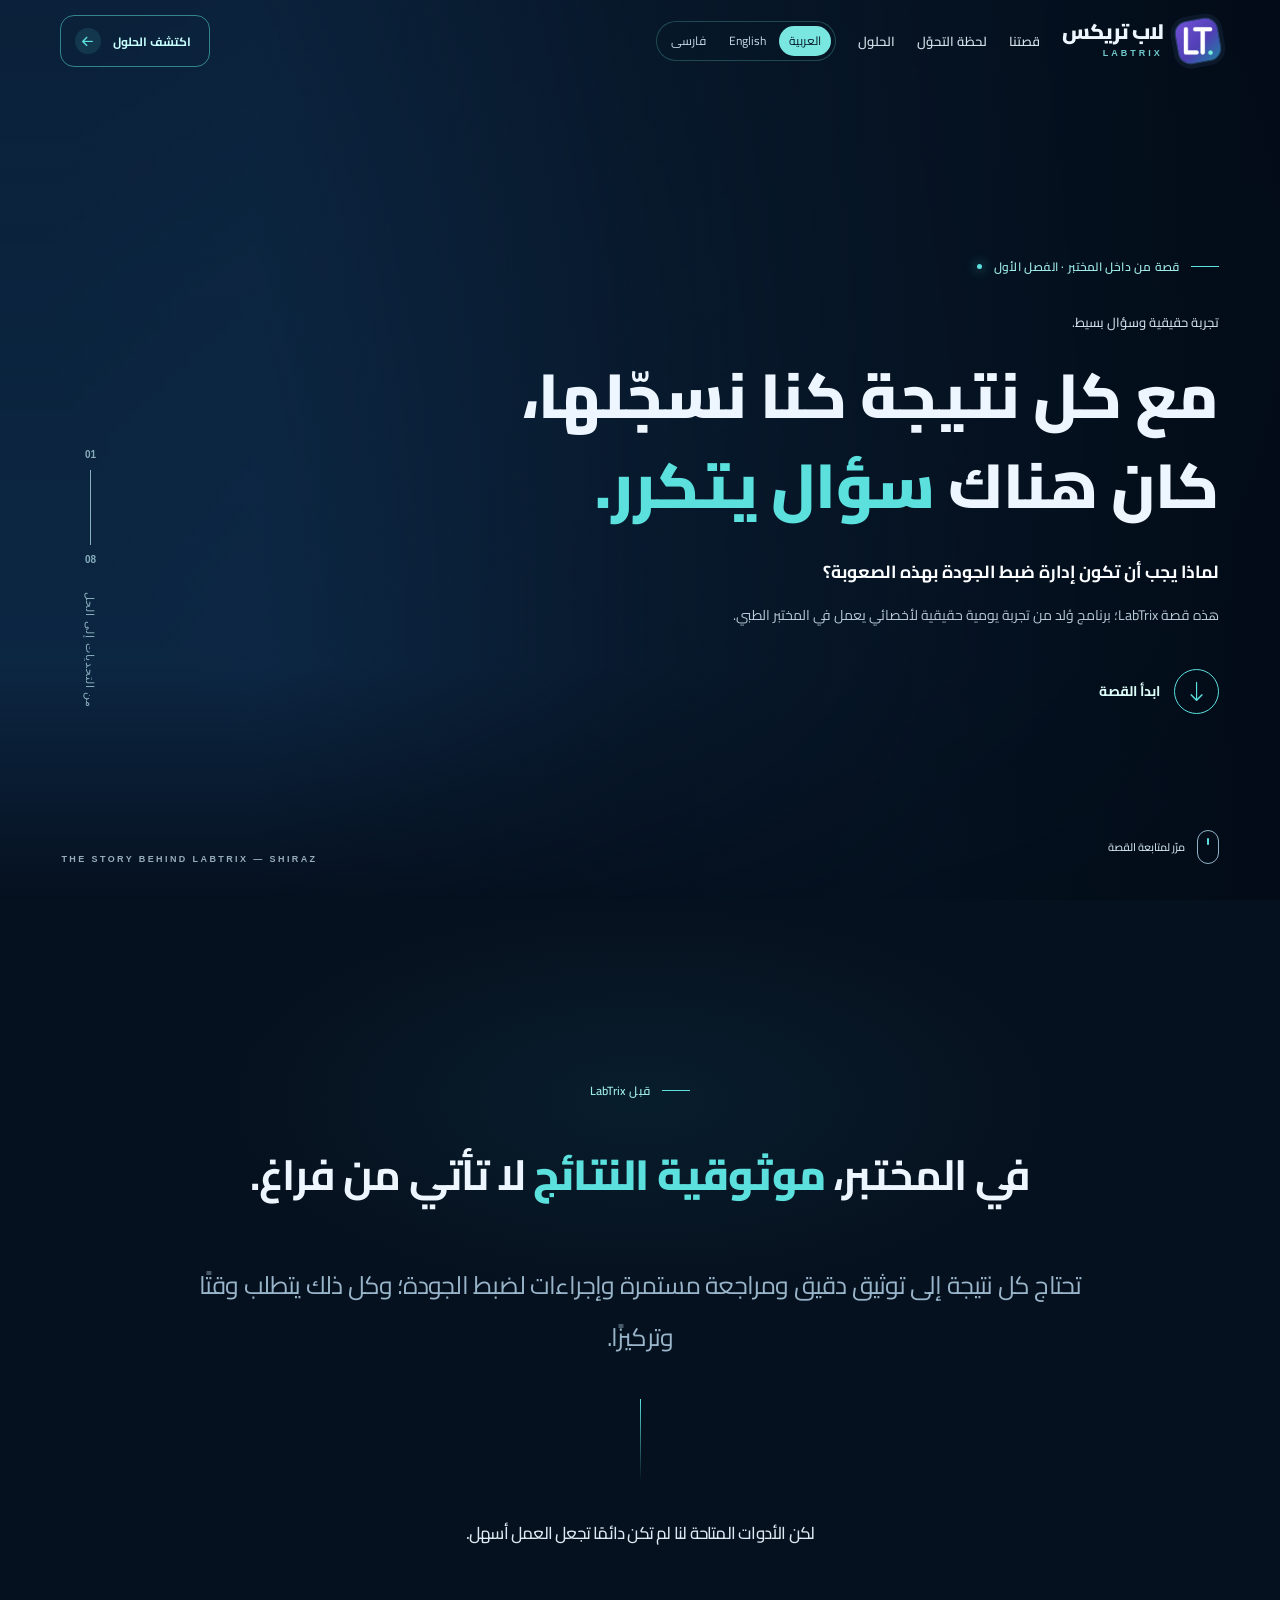
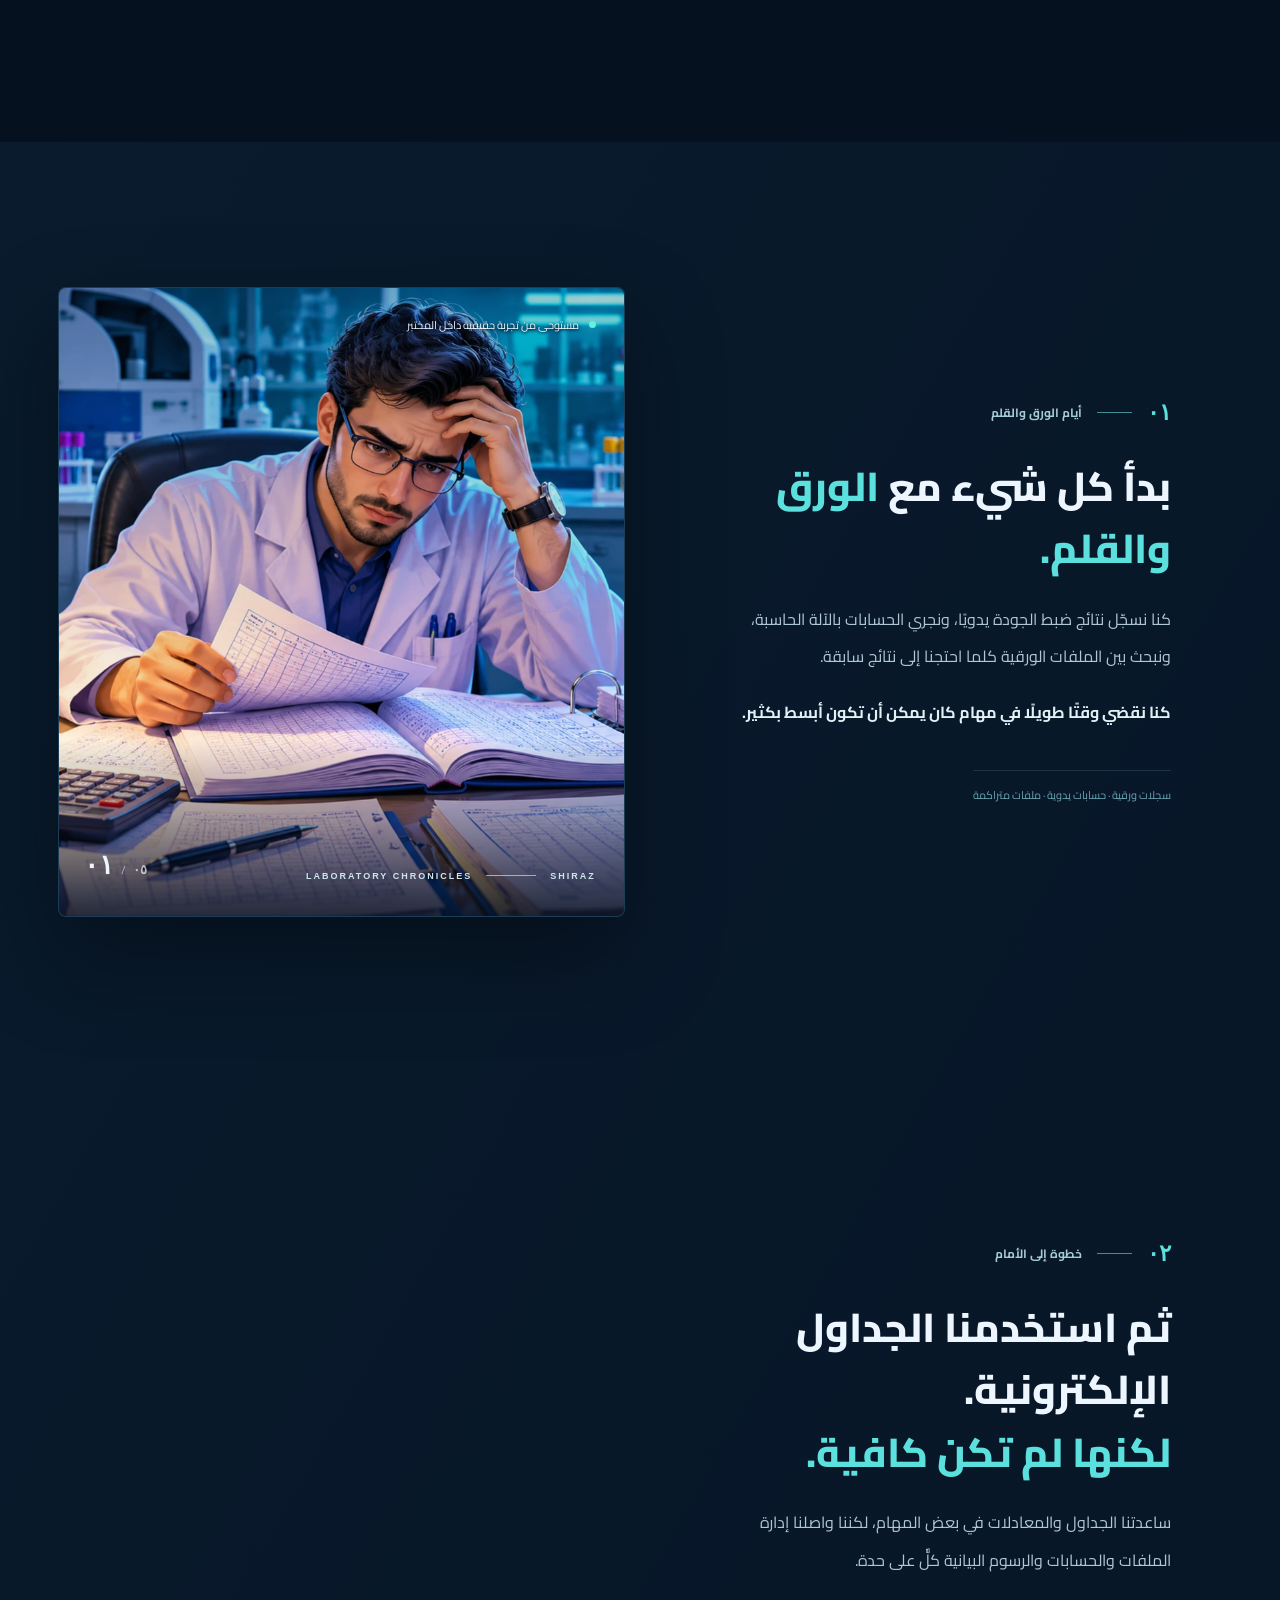
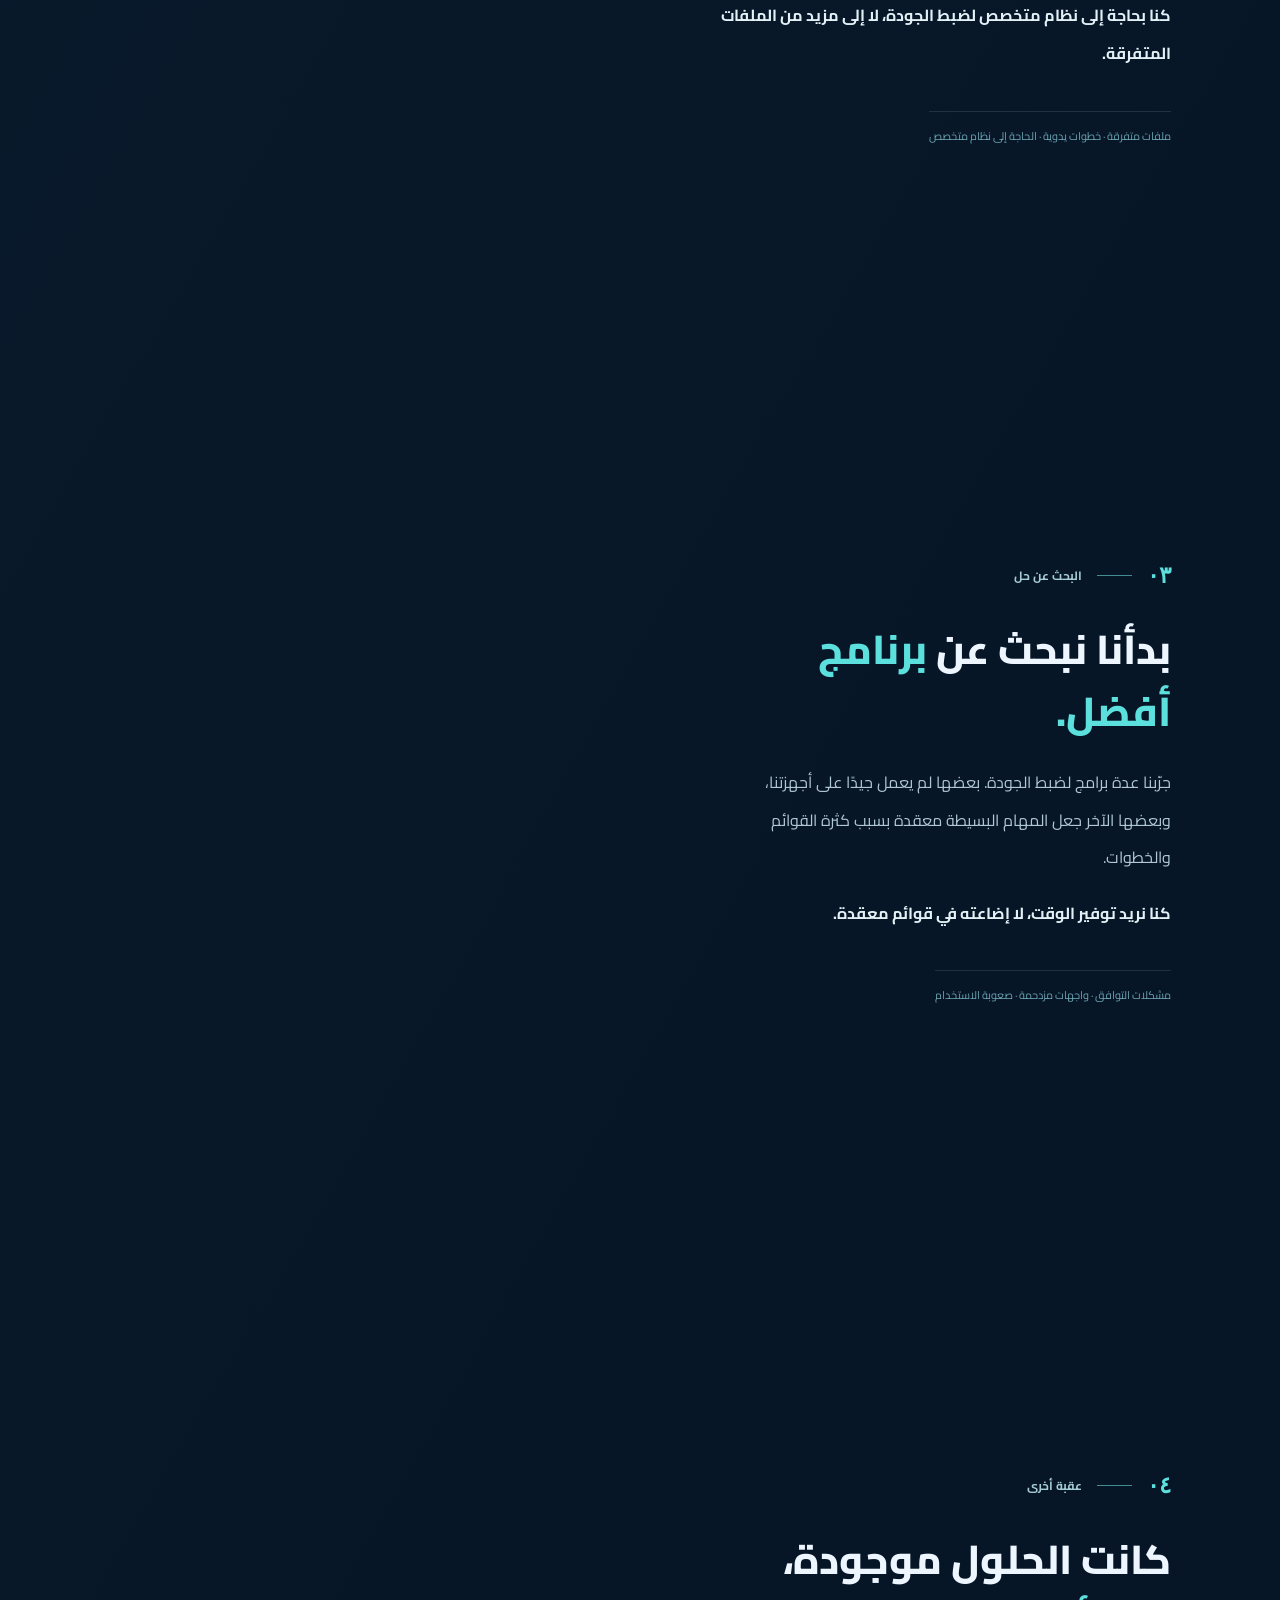
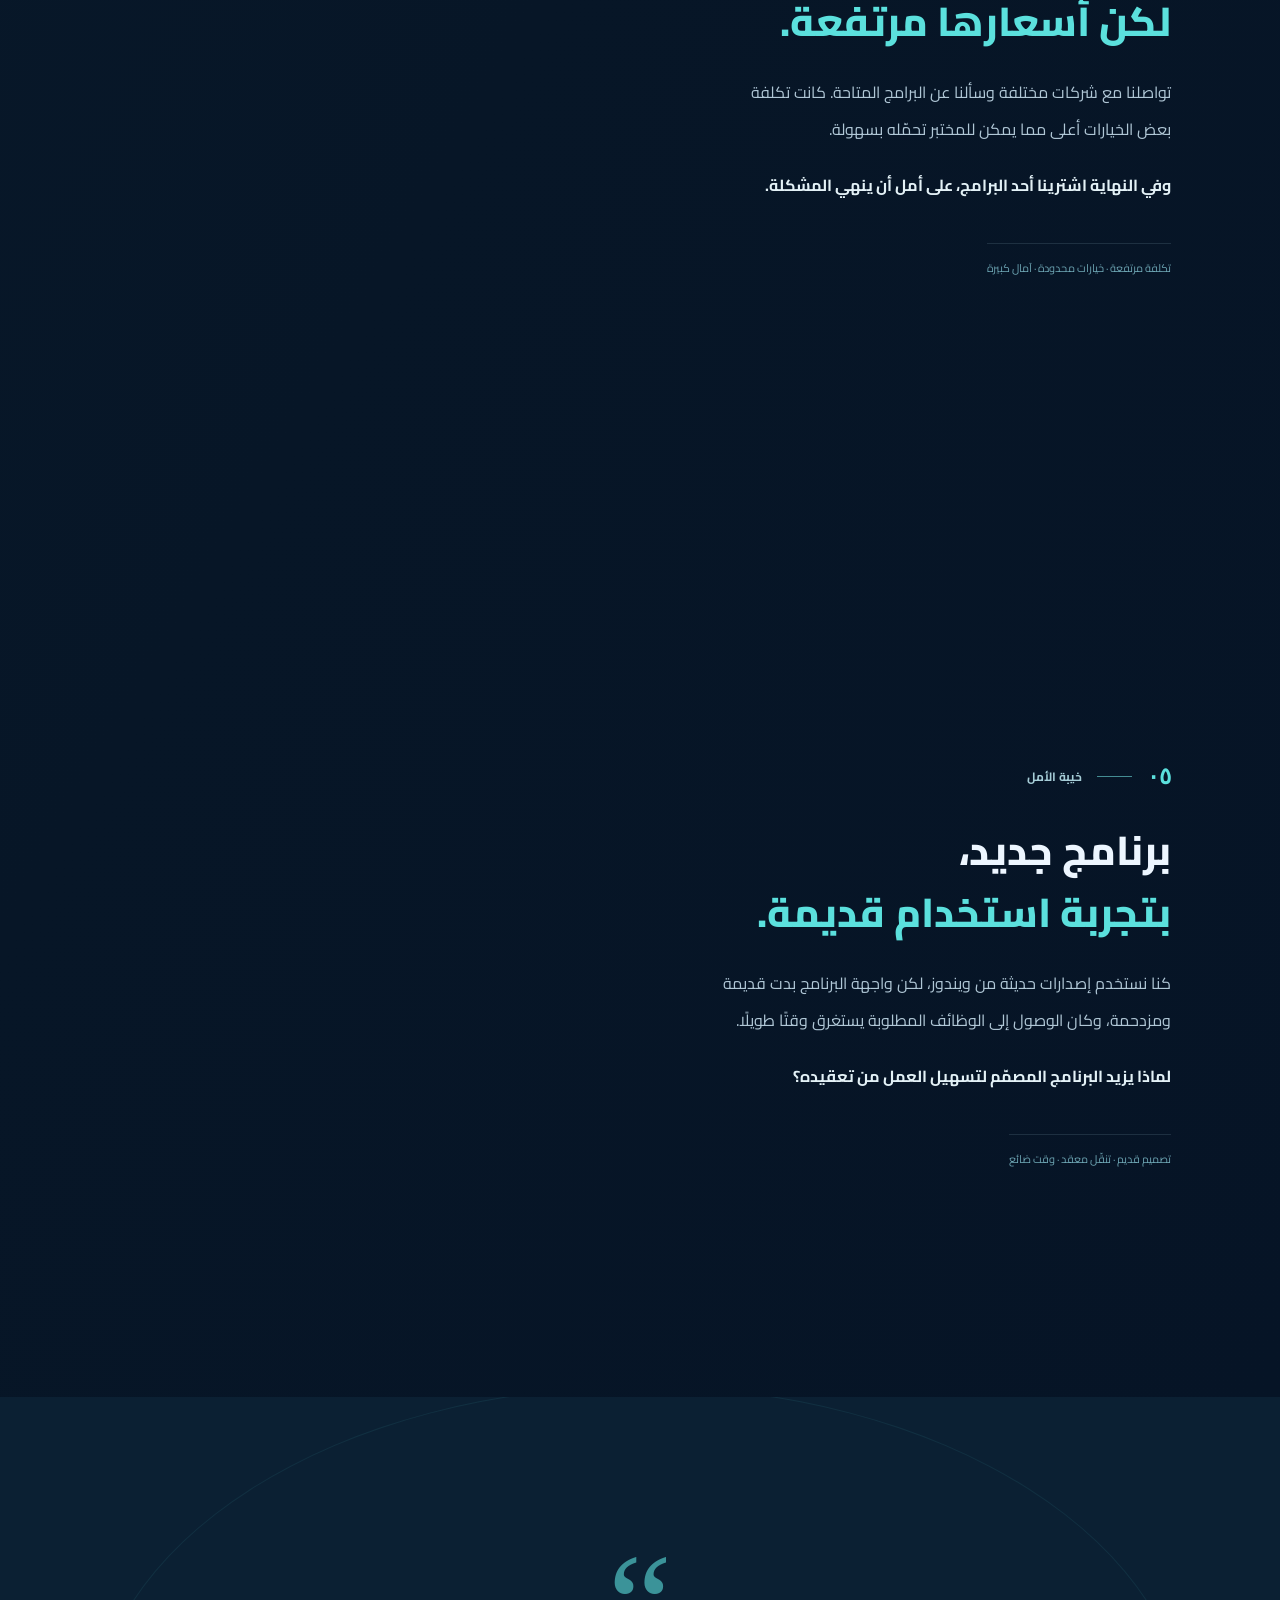
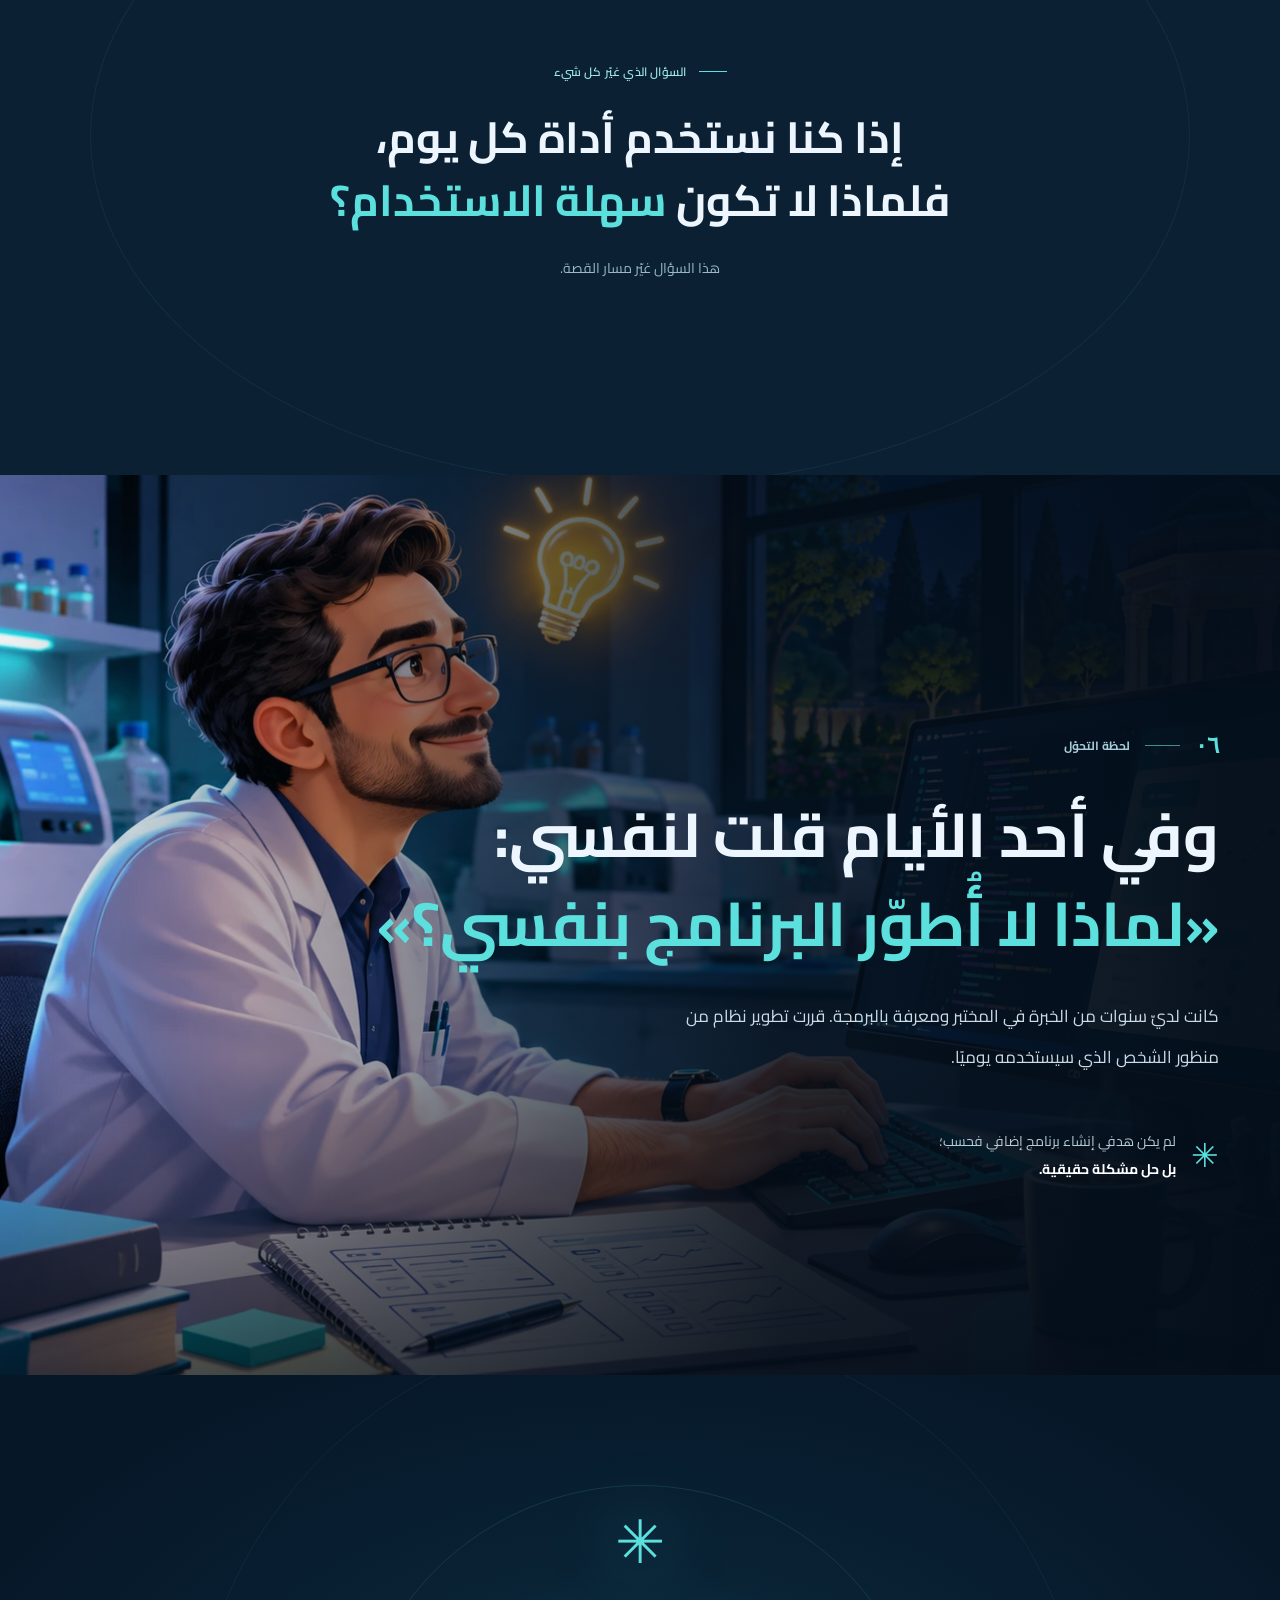
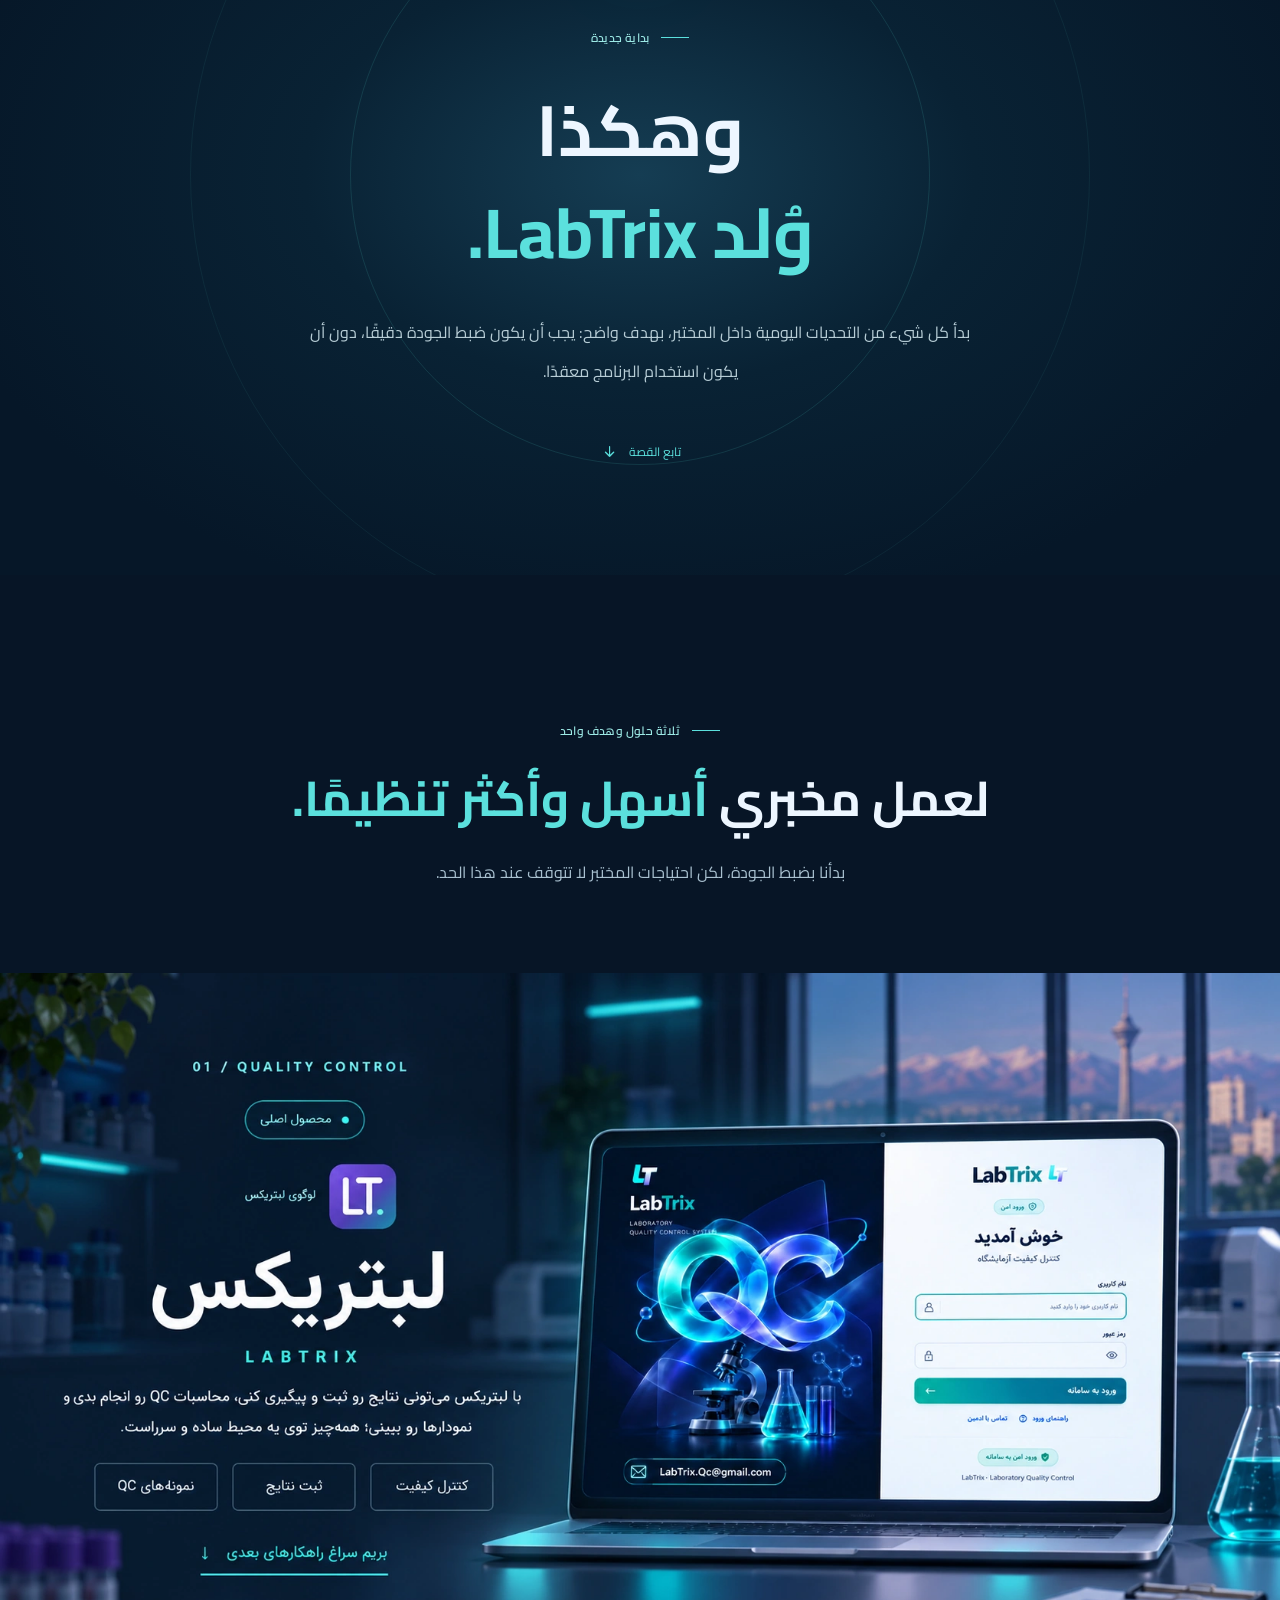
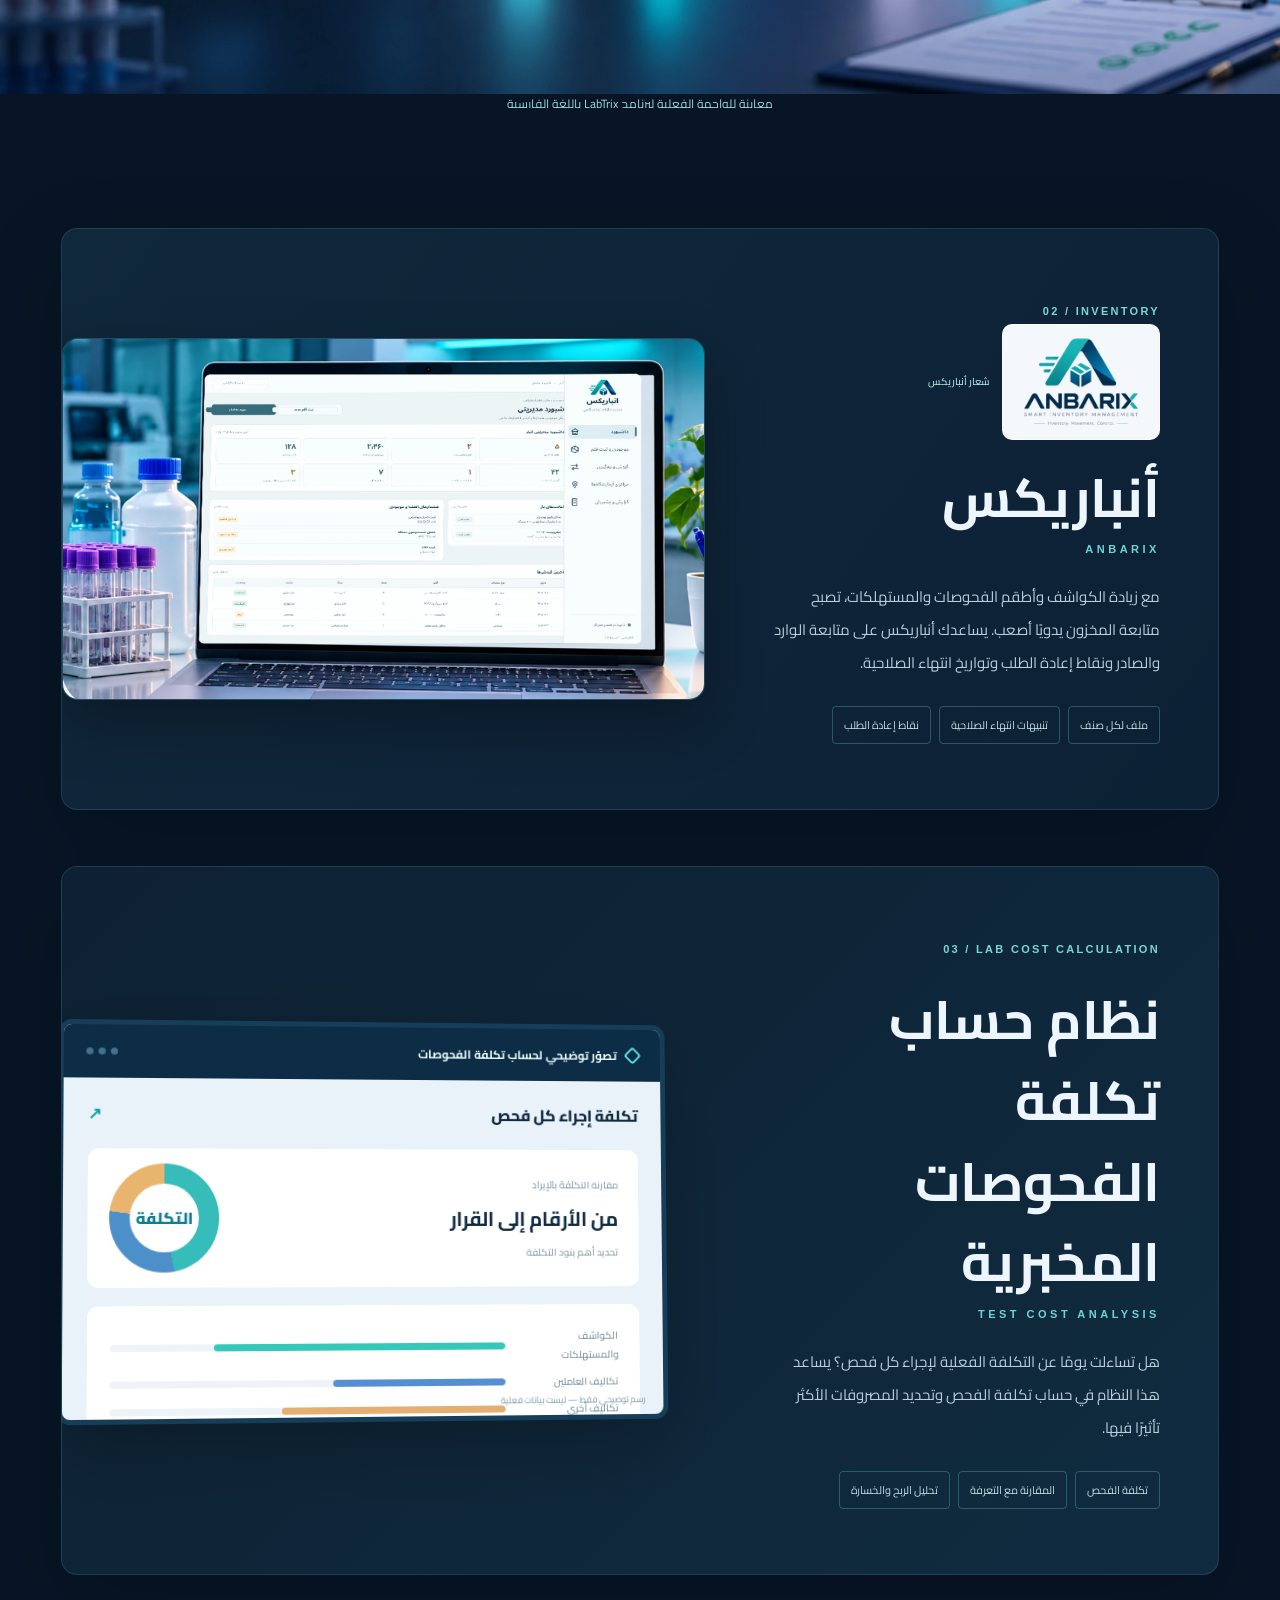
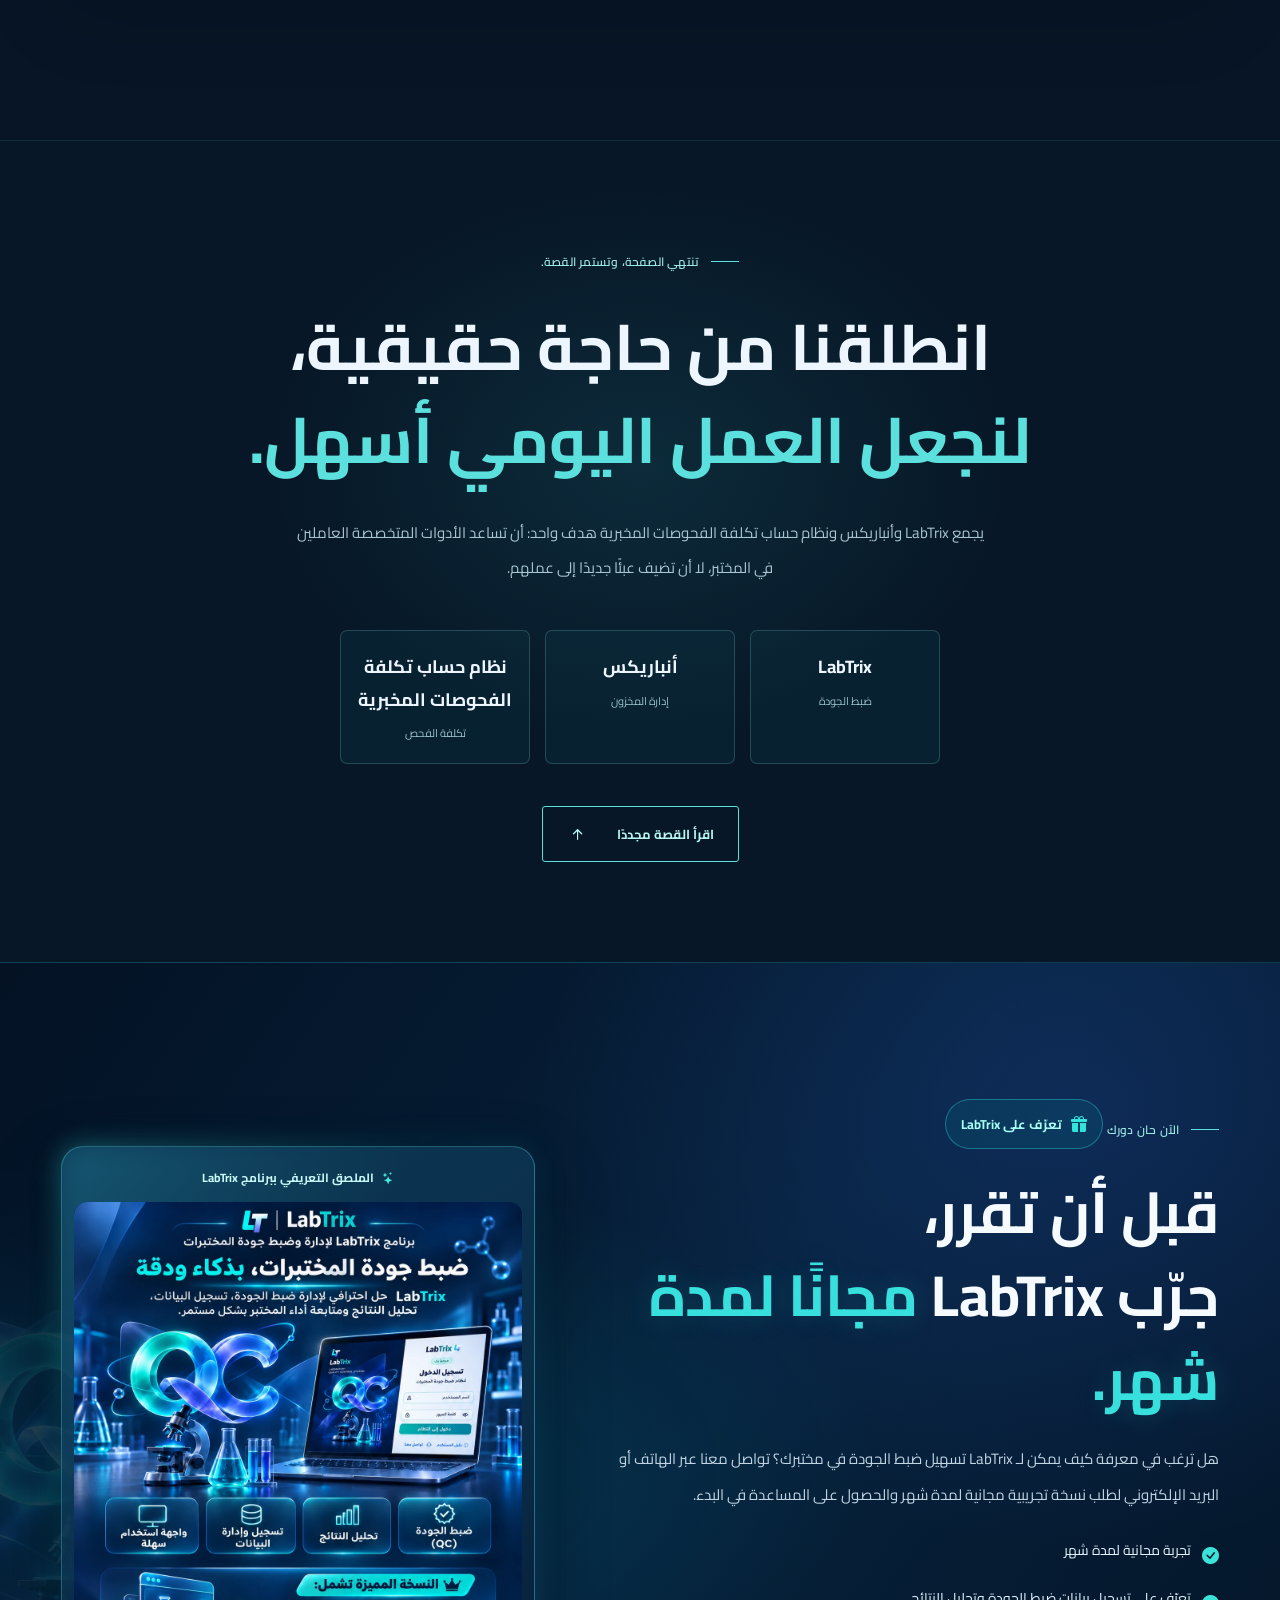
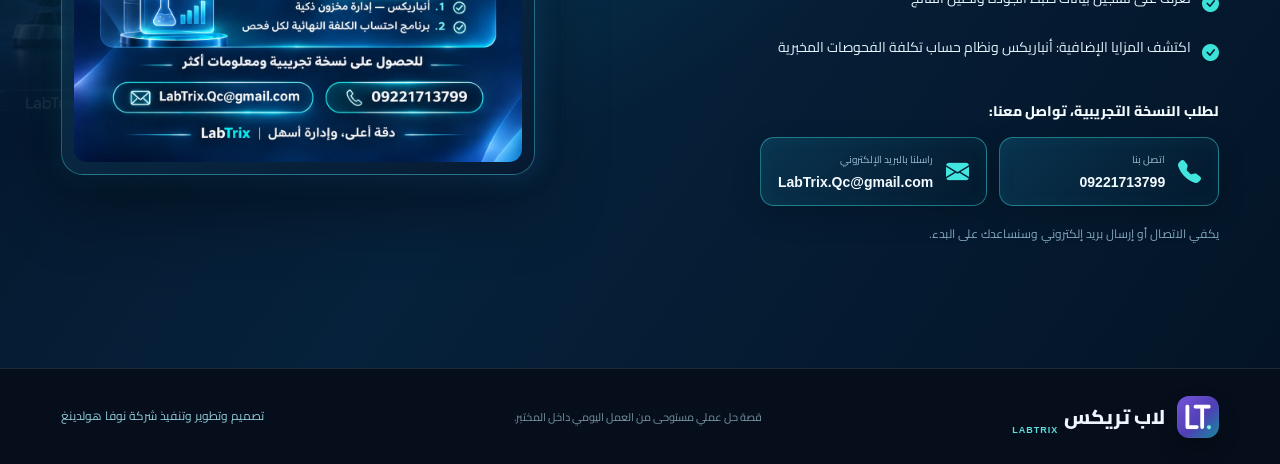
==== commit 0c9e9bb7: "Update ar.html" ====
--- a/ar.html
+++ b/ar.html
@@ -5,26 +5,52 @@
 <meta charset="utf-8"/>
 <meta content="width=device-width, initial-scale=1, viewport-fit=cover" name="viewport"/>
 <meta content="#071526" name="theme-color"/>
-<meta content="اكتشف قصة تطوير LabTrix من تحديات ضبط الجودة اليومية في المختبر إلى نظام عملي وسهل الاستخدام، مع أنباريكس لإدارة المخزون وحساب تكلفة الفحوصات المخبرية." name="description"/>
-<meta content="LabTrix | قصة بدأت من داخل المختبر" property="og:title"/>
-<meta content="اكتشف قصة تطوير LabTrix من تحديات ضبط الجودة اليومية في المختبر إلى نظام عملي وسهل الاستخدام، مع أنباريكس لإدارة المخزون وحساب تكلفة الفحوصات المخبرية." property="og:description"/>
-<title>LabTrix | قصة بدأت من داخل المختبر</title>
+<title>برنامج LabTrix لضبط جودة المختبرات | أنباريكس وحساب تكلفة الفحوصات</title>
+<meta content="LabTrix برنامج لضبط جودة المختبرات، يساعد على تسجيل نتائج ضبط الجودة ومراجعة الرسوم البيانية وتقليل العمل اليدوي. تجربة مجانية لمدة شهر." name="description"/>
+<link href="https://qc.labtrix.ir/ar.html" rel="canonical"/>
+<link href="https://qc.labtrix.ir/" hreflang="fa" rel="alternate"/>
+<link href="https://qc.labtrix.ir/en.html" hreflang="en" rel="alternate"/>
+<link href="https://qc.labtrix.ir/ar.html" hreflang="ar" rel="alternate"/>
+<link href="https://qc.labtrix.ir/" hreflang="x-default" rel="alternate"/>
+<meta content="website" property="og:type"/>
+<meta content="https://qc.labtrix.ir/ar.html" property="og:url"/>
+<meta content="LabTrix | برنامج ضبط جودة المختبرات" property="og:title"/>
+<meta content="من تحديات ضبط الجودة داخل المختبر إلى نظام عملي وسهل الاستخدام، مع أنباريكس لإدارة المخزون وحساب تكلفة الفحوصات." property="og:description"/>
+<meta content="LabTrix" property="og:site_name"/>
+<meta content="ar_AR" property="og:locale"/>
+<meta content="https://qc.labtrix.ir/assets/labtrix-showcase.webp" property="og:image"/>
+<meta content="summary_large_image" name="twitter:card"/>
 <link href="https://fonts.googleapis.com" rel="preconnect"/>
 <link crossorigin="" href="https://fonts.gstatic.com" rel="preconnect"/>
 <link href="https://fonts.googleapis.com/css2?family=Cairo:wght@400;500;600;700;800;900&amp;display=swap" rel="stylesheet"/>
 <link as="image" href="assets/scene-01.webp" rel="preload"/>
-<link href="assets/logo-lt.png" rel="icon" type="image/png"/>
+<link rel="icon" type="image/x-icon" href="/favicon.ico" />
+<link rel="icon" type="image/png" sizes="96x96" href="/favicon-96x96.png" />
+<link rel="apple-touch-icon" sizes="180x180" href="/apple-touch-icon.png" />
+<link rel="manifest" href="/site.webmanifest" />
 <link href="https://cdn.jsdelivr.net/npm/bootstrap-icons@1.11.3/font/bootstrap-icons.min.css" rel="stylesheet"/>
 <link href="styles.css" rel="stylesheet"/>
 <script defer="" src="app.js"></script>
-<link href="index.html" hreflang="fa" rel="alternate"/><link href="en.html" hreflang="en" rel="alternate"/><link href="ar.html" hreflang="ar" rel="alternate"/></head>
+<script type="application/ld+json">
+{
+  "@context": "https://schema.org",
+  "@type": "SoftwareApplication",
+  "name": "LabTrix",
+  "alternateName": "LABTRIX",
+  "description": "برنامج لضبط جودة المختبرات يساعد على تسجيل نتائج ضبط الجودة ومراجعة الرسوم البيانية وتقليل العمل اليدوي.",
+  "applicationCategory": "BusinessApplication",
+  "url": "https://qc.labtrix.ir/ar.html",
+  "inLanguage": "ar"
+}
+</script>
+</head>
 <body class="lang-ar">
 <a class="skip-link" href="#main">الانتقال إلى المحتوى الرئيسي</a>
 <div aria-hidden="true" class="reading-progress"><span id="reading-progress-fill"></span></div>
 <header class="site-header" id="site-header">
 <div class="header-inner">
-<a aria-label="فتح الصورة أو الانتقال" class="brand" href="#top">
-<span aria-hidden="true" class="brand-mark brand-mark-image"><img alt="شعار لاب تريكس" src="assets/logo-lt.png"/></span>
+<a aria-label="LabTrix، العودة إلى بداية الصفحة" class="brand" href="#top">
+<span aria-hidden="true" class="brand-mark brand-mark-image"><img alt="" src="assets/logo-lt.png"/></span>
 <span class="brand-type"><strong>لاب تريكس</strong><small>LABTRIX</small></span>
 </a>
 <nav aria-label="القائمة الرئيسية" class="desktop-nav">
@@ -35,7 +61,7 @@
 <a class="nav-cta" href="#solutions"><span>اكتشف الحلول</span><i aria-hidden="true" class="bi bi-arrow-left-short"></i></a>
 <button aria-controls="mobile-nav" aria-expanded="false" aria-label="فتح القائمة" class="menu-toggle" id="menu-toggle" type="button"><span></span><span></span></button>
 </div>
-<nav aria-label="القائمة الرئيسية" class="mobile-nav" hidden="" id="mobile-nav">
+<nav aria-label="القائمة الجوالة" class="mobile-nav" hidden="" id="mobile-nav">
 <a href="#story">قصتنا</a><a href="#turning-point">لحظة التحوّل</a><a href="#solutions">الحلول</a>
 <div class="mobile-languages"><a class="lang-option" href="index.html" lang="fa">فارسی</a> <a class="lang-option" href="en.html" lang="en">English</a> <a aria-current="page" class="lang-option is-active" href="ar.html" lang="ar">العربية</a></div></nav>
 </header>
@@ -55,10 +81,10 @@
 </div>
 <div aria-hidden="true" class="hero-note"><span>01</span><span class="line"></span><span>08</span><small>من التحديات إلى الحل</small></div>
 </div>
-<a aria-label="فتح الصورة أو الانتقال" class="scroll-indicator" href="#story"><span class="scroll-track"><i></i></span><span>مرّر لمتابعة القصة</span></a>
+<a aria-label="الانتقال إلى بداية القصة" class="scroll-indicator" href="#story"><span class="scroll-track"><i></i></span><span>مرّر لمتابعة القصة</span></a>
 <span aria-hidden="true" class="hero-edge-label">THE STORY BEHIND LABTRIX — SHIRAZ</span>
 </section>
-<section aria-label="قسم القصة" class="opening-statement">
+<section aria-label="مقدمة القصة" class="opening-statement">
 <div aria-hidden="true" class="statement-glow"></div>
 <div class="container statement-inner reveal">
 <span class="section-overline"><span></span> قبل LabTrix</span>
@@ -68,7 +94,7 @@
 <p class="statement-tail">لكن الأدوات المتاحة لنا لم تكن دائمًا تجعل العمل أسهل.</p>
 </div>
 </section>
-<section aria-label="قسم القصة" class="story-tunnel" id="story">
+<section aria-label="فصول القصة" class="story-tunnel" id="story">
 <div class="story-visual">
 <div class="photo-stage" id="photo-stage">
 <div class="stage-photo is-active"><img alt="أخصائي مختبر يراجع سجلات ضبط الجودة الورقية" loading="eager" src="assets/scene-02.webp"/></div>
@@ -93,7 +119,7 @@
 <article class="story-chapter reveal" data-scene="1" id="chapter-excel">
 <div class="chapter-meta"><span class="chapter-num">٠٢</span><span class="chapter-separator"></span><span>خطوة إلى الأمام</span></div>
 <h2>ثم استخدمنا الجداول الإلكترونية.<br/><mark>لكنها لم تكن كافية.</mark></h2>
-<p>ساعدتنا الجداول والمعادلات في بعض المهام، لكننا واصلنا إدارة الملفات والحسابات والرسوم البيانية كلٌّ على حدة.</p>
+<p>ساعدتنا الجداول والمعادلات في بعض المهام، لكننا واصلنا إدارة الملفات والحسابات والرسوم البيانية كلٌّ على حدة.</p>
 <p class="chapter-emphasis">كنا بحاجة إلى نظام متخصص لضبط الجودة، لا إلى مزيد من الملفات المتفرقة.</p>
 <span class="chapter-footnote">ملفات متفرقة · خطوات يدوية · الحاجة إلى نظام متخصص</span>
 </article>
@@ -120,7 +146,7 @@
 </article>
 </div>
 </section>
-<section aria-label="قسم القصة" class="pivot-quote"><div class="container reveal"><div aria-hidden="true" class="giant-quote">“</div><span class="section-overline"><span></span> السؤال الذي غيّر كل شيء</span><h2>إذا كنا نستخدم أداة كل يوم،<br/>فلماذا لا تكون <em>سهلة الاستخدام؟</em></h2><p>هذا السؤال غيّر مسار القصة.</p></div></section>
+<section aria-label="السؤال المحوري" class="pivot-quote"><div class="container reveal"><div aria-hidden="true" class="giant-quote">“</div><span class="section-overline"><span></span> السؤال الذي غيّر كل شيء</span><h2>إذا كنا نستخدم أداة كل يوم،<br/>فلماذا لا تكون <em>سهلة الاستخدام؟</em></h2><p>هذا السؤال غيّر مسار القصة.</p></div></section>
 <section aria-labelledby="turning-title" class="turning-point" id="turning-point">
 <div aria-label="مشهد من قصة تدور في مختبر طبي حديث" class="turning-background" role="img"></div>
 <div class="turning-shade"></div>
@@ -144,14 +170,14 @@
 <article aria-labelledby="inventory-title" class="product-panel inventory-panel reveal">
 <div class="product-copy"><span class="solution-index">02 / INVENTORY</span><div class="product-logo-block"><img alt="شعار أنباريكس" src="assets/logo-anbarix.png"/><span>شعار أنباريكس</span></div><h3 id="inventory-title">أنباريكس <small>ANBARIX</small></h3><p>مع زيادة الكواشف وأطقم الفحوصات والمستهلكات، تصبح متابعة المخزون يدويًا أصعب. يساعدك أنباريكس على متابعة الوارد والصادر ونقاط إعادة الطلب وتواريخ انتهاء الصلاحية.</p><div class="feature-row"><span>ملف لكل صنف</span><span>تنبيهات انتهاء الصلاحية</span><span>نقاط إعادة الطلب</span></div></div>
 <figure class="anbarix-real-showcase">
-<a aria-label="فتح الصورة أو الانتقال" href="assets/anbarix-inventory-showcase.webp" rel="noopener" target="_blank">
+<a aria-label="فتح صورة لوحة إدارة المخزون في أنباريكس بحجم كامل" href="assets/anbarix-inventory-showcase.webp" rel="noopener" target="_blank">
 <img alt="لوحة إدارة المخزون في أنباريكس معروضة على حاسوب محمول داخل مختبر" decoding="async" height="945" loading="lazy" src="assets/anbarix-inventory-showcase.webp" width="1680"/>
 </a>
 </figure>
 </article>
 <article aria-labelledby="finance-title" class="product-panel finance-panel reveal">
 <div class="product-copy"><span class="solution-index">03 / LAB COST CALCULATION</span><h3 id="finance-title">نظام حساب تكلفة الفحوصات المخبرية <small>TEST COST ANALYSIS</small></h3><p>هل تساءلت يومًا عن التكلفة الفعلية لإجراء كل فحص؟ يساعد هذا النظام في حساب تكلفة الفحص وتحديد المصروفات الأكثر تأثيرًا فيها.</p><div class="feature-row"><span>تكلفة الفحص</span><span>المقارنة مع التعرفة</span><span>تحليل الربح والخسارة</span></div></div>
-<div aria-label="صورة توضيحية" class="ui-art finance-art" role="img">
+<div aria-label="رسم توضيحي لحساب تكلفة الفحوصات المخبرية" class="ui-art finance-art" role="img">
 <div class="ui-panel-head"><span class="mock-logo"><span class="mock-diamond"></span> تصوّر توضيحي لحساب تكلفة الفحوصات</span><span class="mock-dots"><i></i><i></i><i></i></span></div>
 <div class="mini-title">تكلفة إجراء كل فحص <span>↗</span></div>
 <div class="cost-box"><div class="cost-copy"><small>مقارنة التكلفة بالإيراد</small><strong>من الأرقام إلى القرار</strong><span>تحديد أهم بنود التكلفة</span></div><div class="donut"><div class="donut-hole">التكلفة</div></div></div>
@@ -185,7 +211,7 @@
 <div class="trial-poster-wrap reveal">
 <div class="trial-poster-frame">
 <span class="poster-caption"><i aria-hidden="true" class="bi bi-stars"></i> الملصق التعريفي ببرنامج LabTrix</span>
-<a aria-label="فتح الصورة أو الانتقال" href="assets/labtrix-poster-ar.webp" rel="noopener" target="_blank">
+<a aria-label="فتح الملصق التعريفي لبرنامج LabTrix بحجم كامل" href="assets/labtrix-poster-ar.webp" rel="noopener" target="_blank">
 <img alt="الملصق التعريفي لبرنامج LabTrix" height="1402" loading="lazy" src="assets/labtrix-poster-ar.webp" width="1122"/>
 </a>
 </div>
--- a/styles.css
+++ b/styles.css
@@ -267,6 +267,7 @@
 .lang-en{font-family:Inter,Arial,sans-serif}.lang-ar{font-family:Cairo,Tahoma,sans-serif}
 .lang-en .hero h1{letter-spacing:-.04em;line-height:1.15}.lang-en h2,.lang-en h3{letter-spacing:-.025em}
 .lang-ar h1,.lang-ar h2,.lang-ar h3{letter-spacing:normal;line-height:1.45}
+.lang-en{direction:ltr}
 .lang-en .story-chapter h2{line-height:1.24;letter-spacing:-.035em}.lang-ar .story-chapter h2{line-height:1.55}
 .lang-en .story-tunnel{direction:rtl}.lang-en .story-visual,.lang-en .story-copy{direction:ltr}.lang-en .story-chapter{align-items:flex-start}
 .lang-en .story-chapter,.lang-en .story-copy,.lang-en .solution-content,.lang-en .trial-copy,.lang-en .product-copy{text-align:left}
